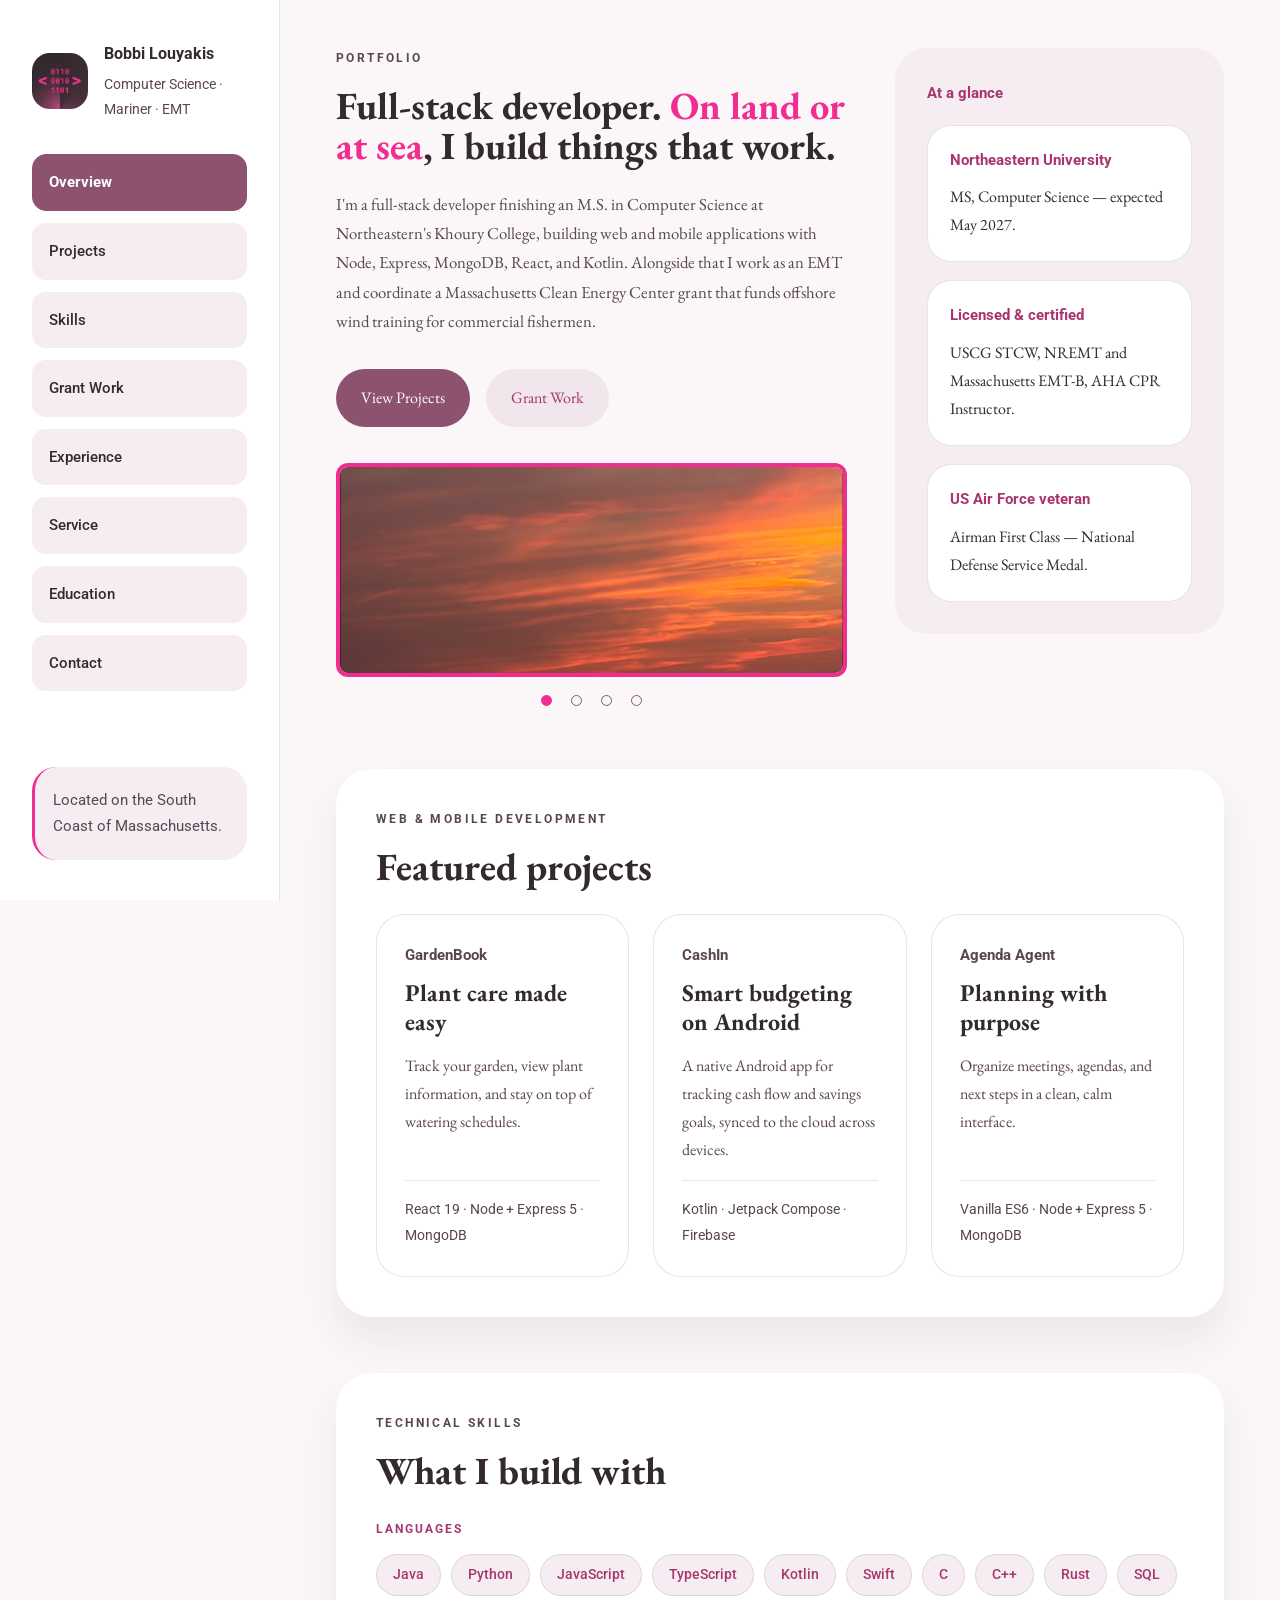
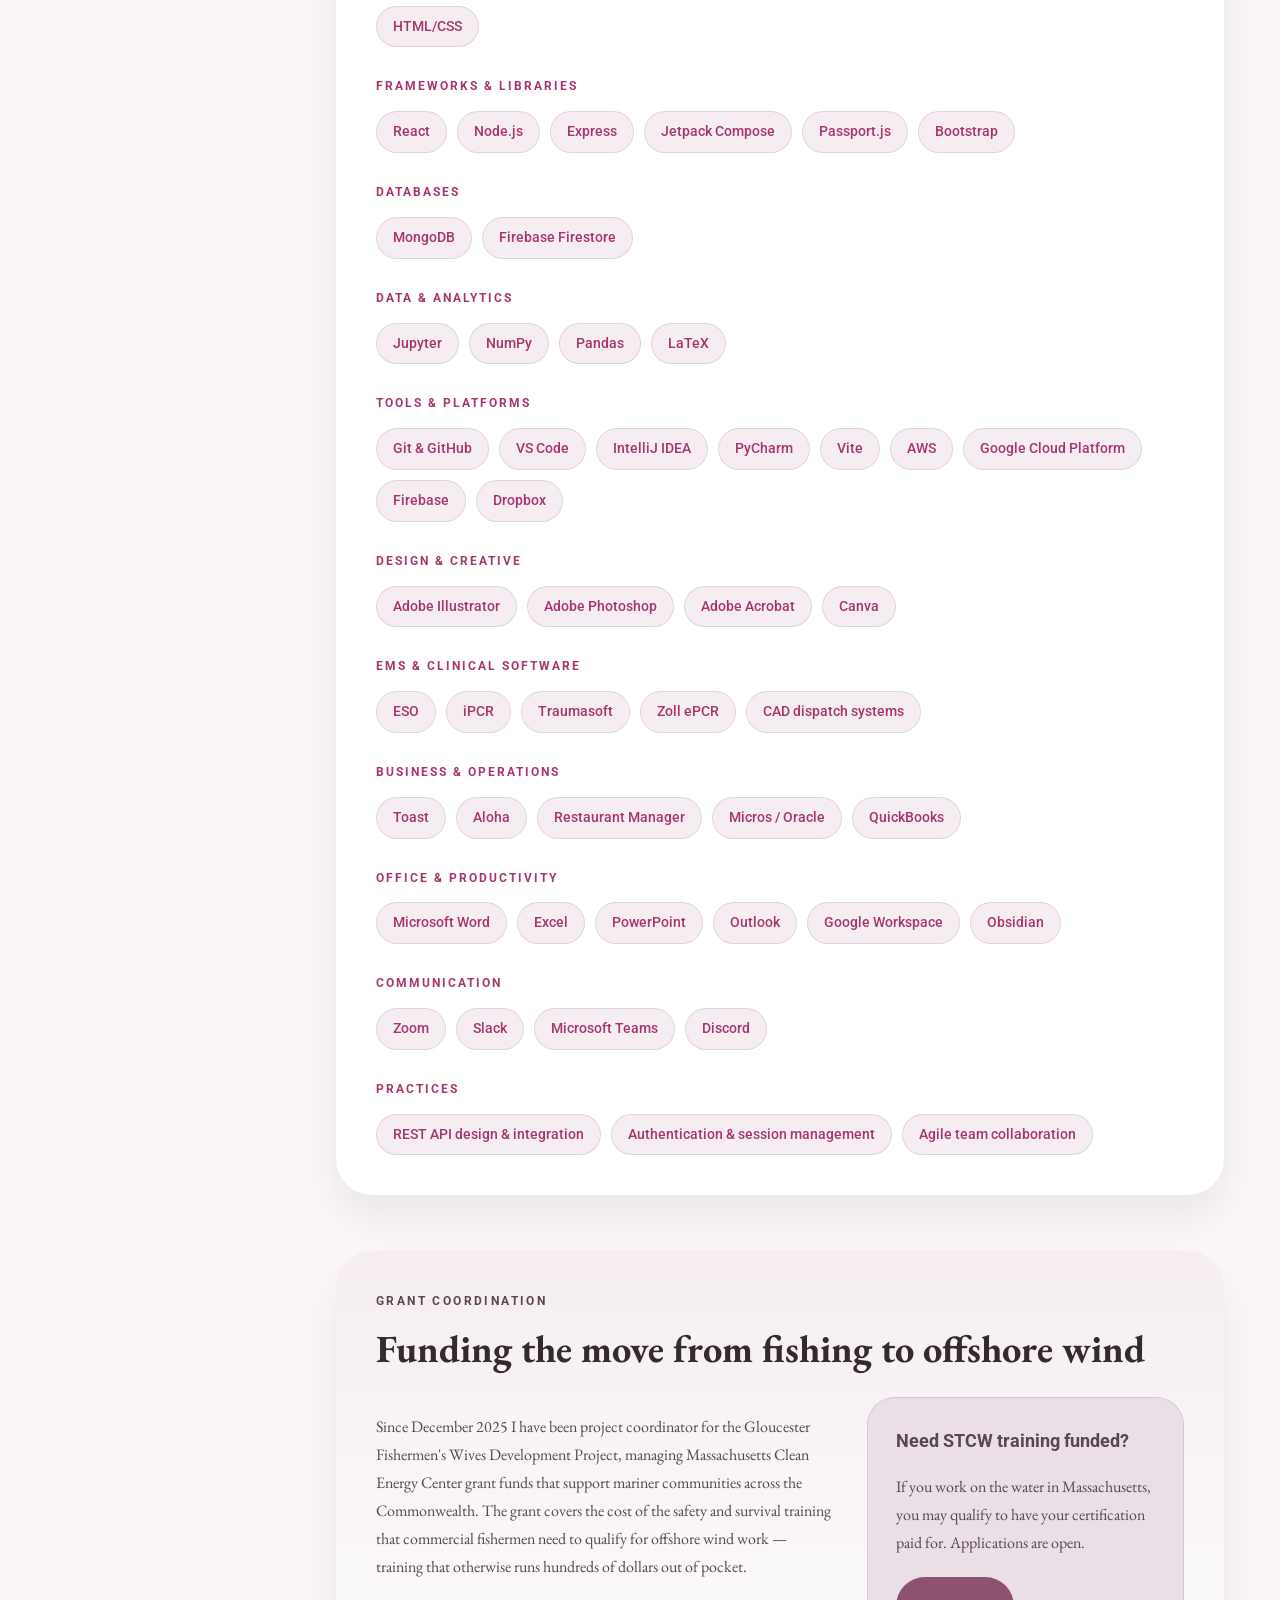
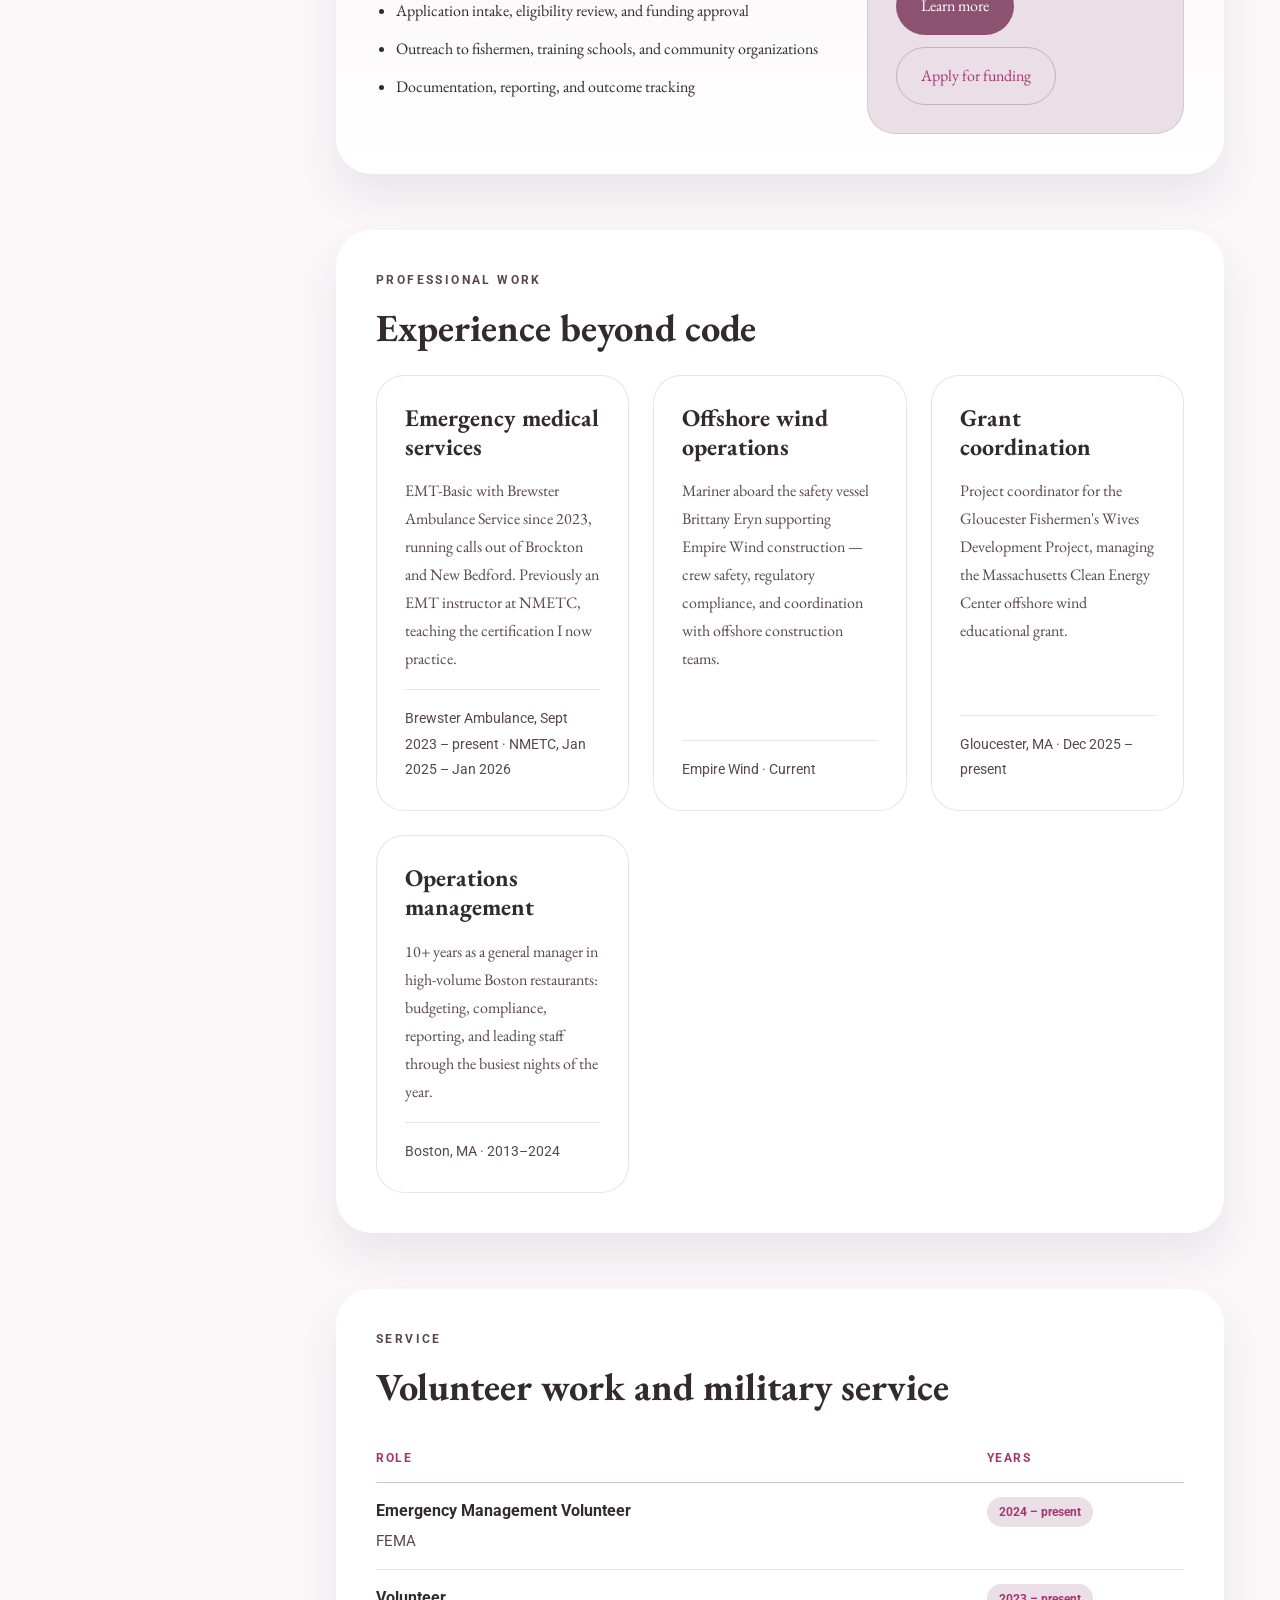
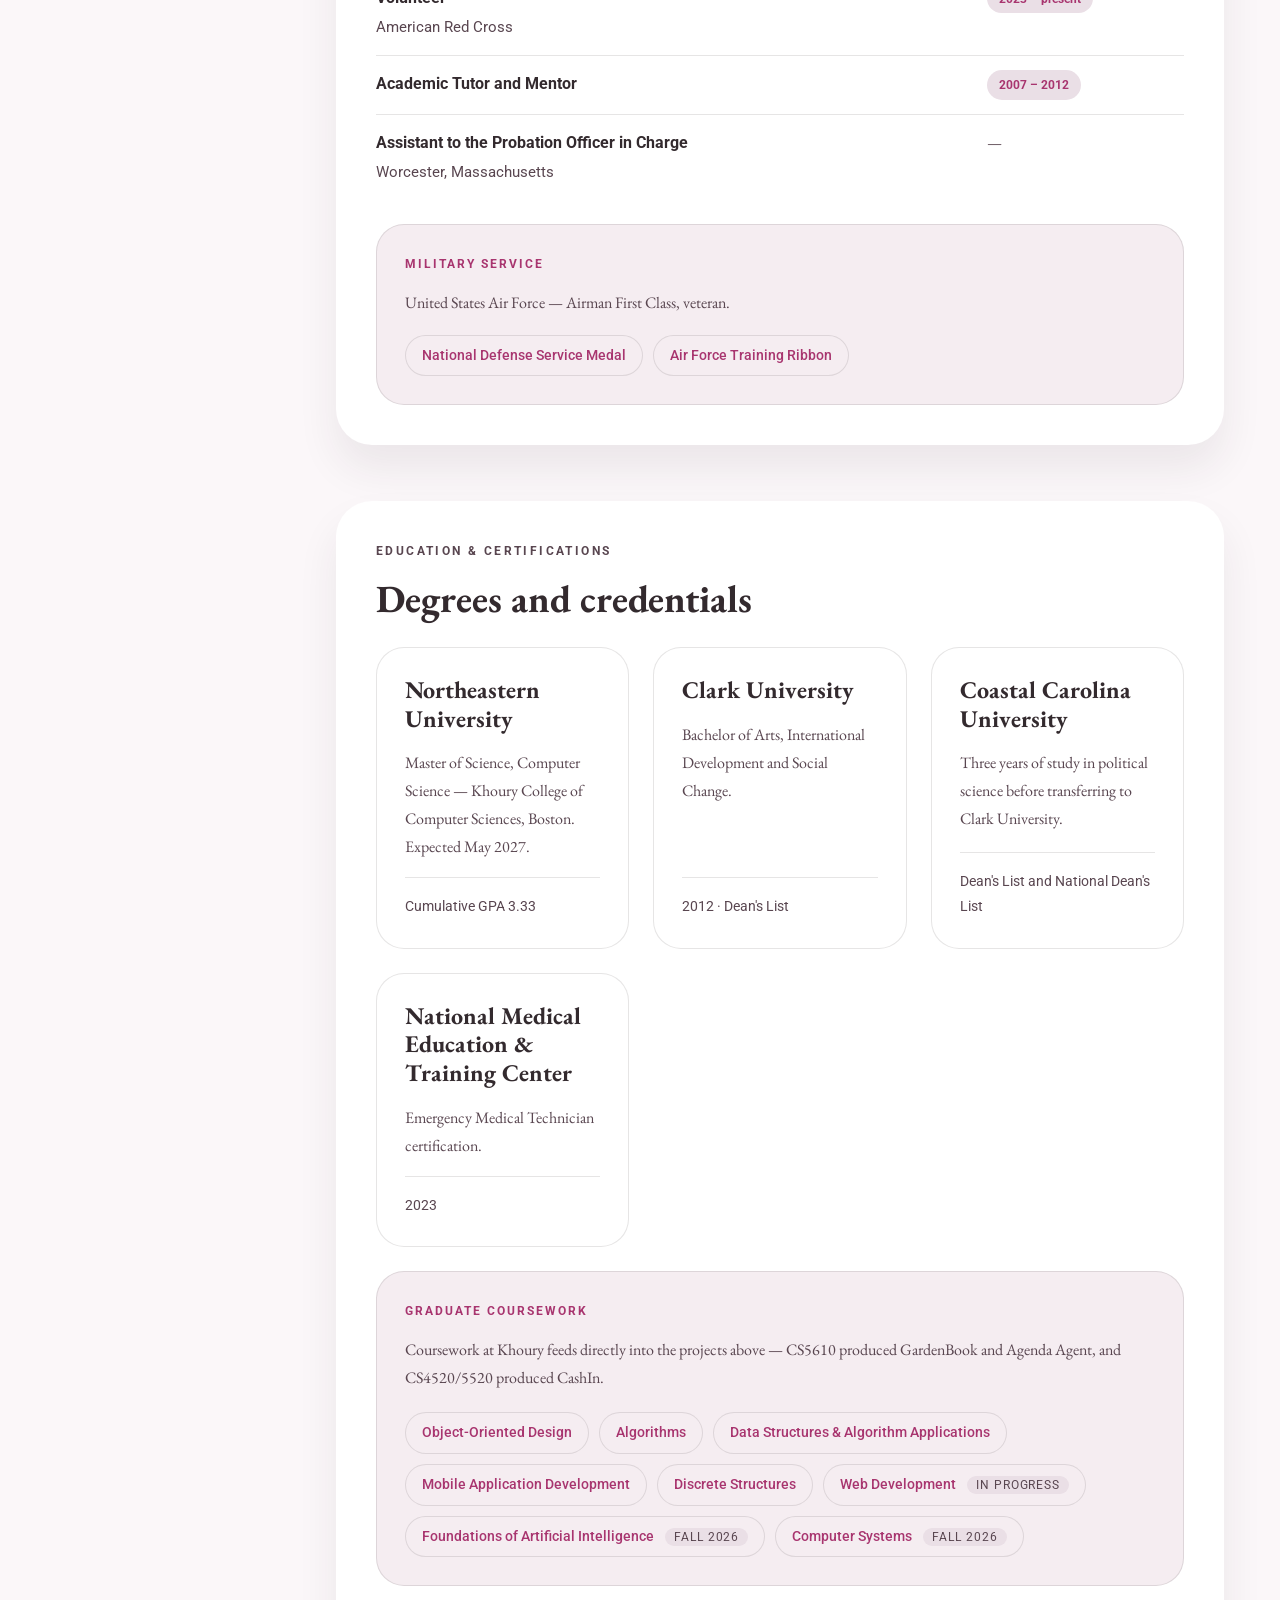
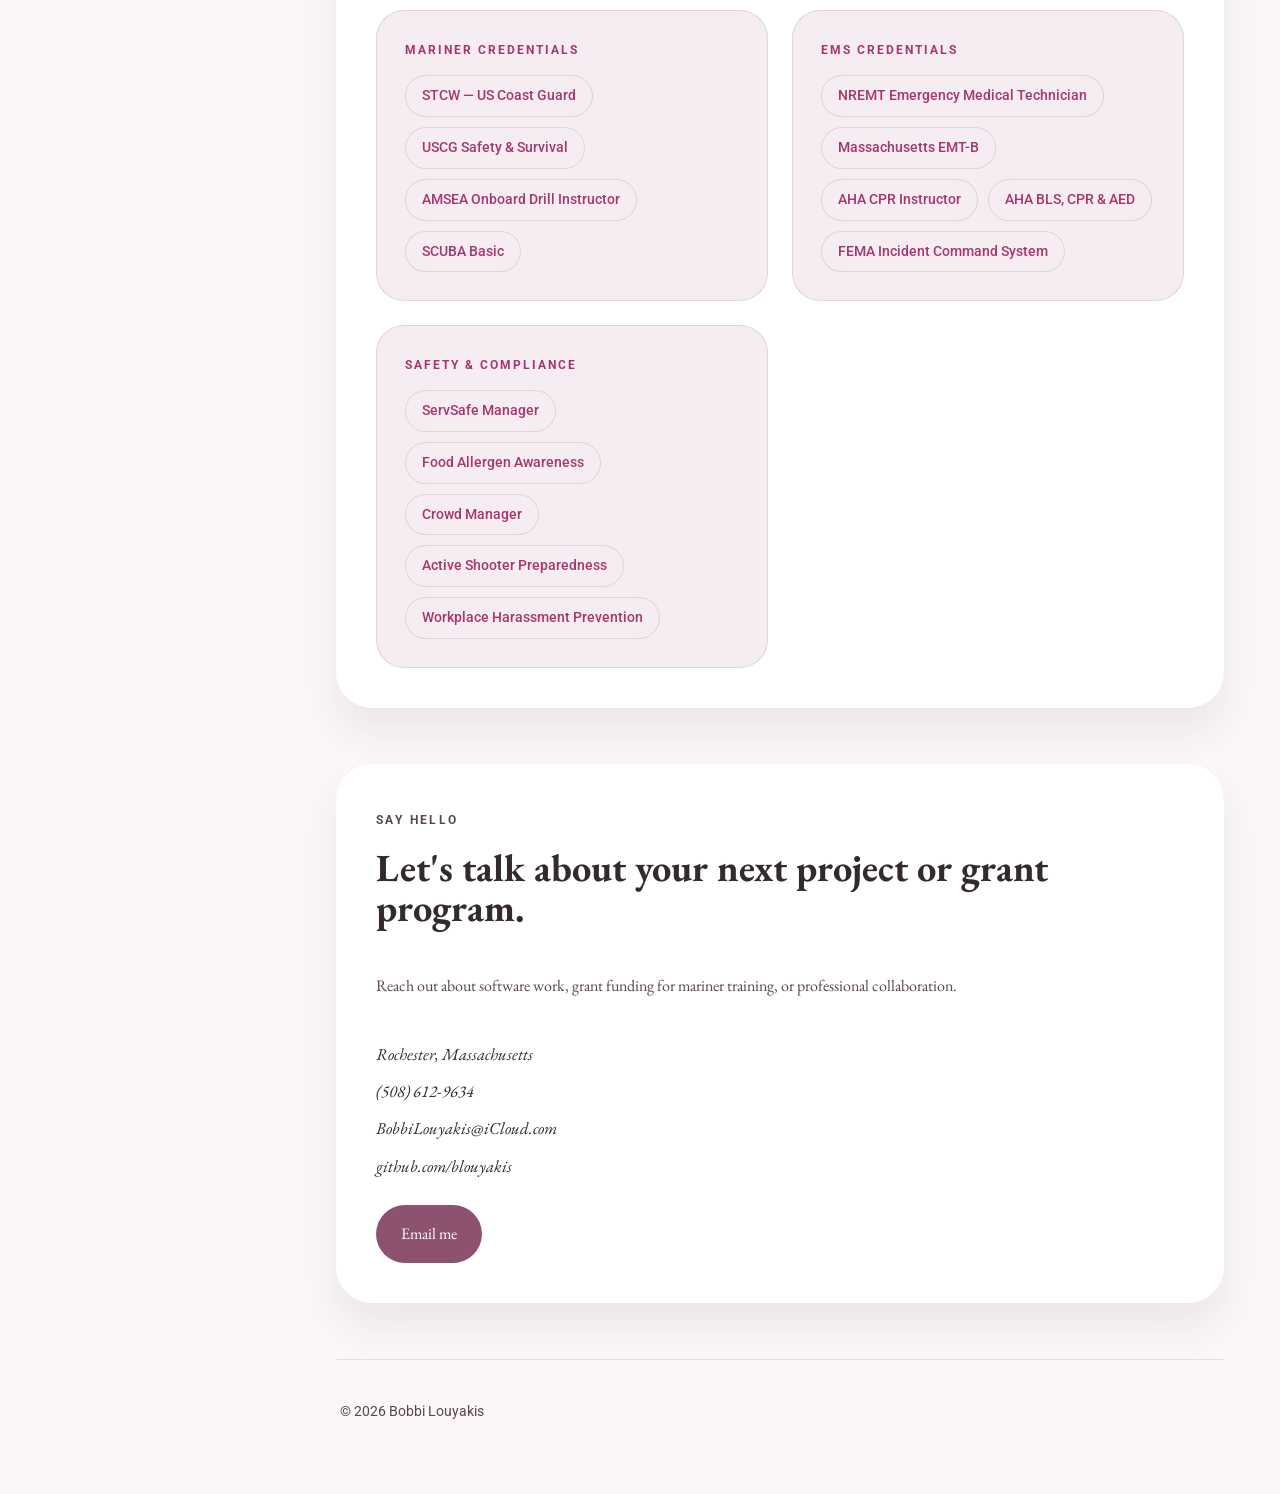
==== index.html @ 6239b2ac "Keep images from stretching when scaled down base.css set max-width:100% on img without height:auto." ====
<!doctype html>
<html lang="en">
  <head>
    <meta charset="UTF-8" />
    <meta name="viewport" content="width=device-width, initial-scale=1.0" />
    <meta name="author" content="Bobbi Louyakis" />
    <meta
      name="description"
      content="Portfolio of Bobbi Louyakis — computer science graduate student, mariner, and EMT coordinating offshore wind training grants for Massachusetts fishing communities."
    />
    <title>Bobbi Louyakis | Portfolio</title>
    <link rel="icon" href="assets/icons/logo.png" type="image/png" />
    <link rel="apple-touch-icon" href="assets/icons/logo.png" />
    <link rel="preconnect" href="https://fonts.googleapis.com" />
    <link rel="preconnect" href="https://fonts.gstatic.com" crossorigin />
    <link
      href="https://fonts.googleapis.com/css2?family=EB+Garamond:wght@400;500;600;700&family=Roboto:wght@400;500;700&display=swap"
      rel="stylesheet"
    />
    <link rel="stylesheet" href="css/base.css?v=2" />
    <link rel="stylesheet" href="css/layout.css?v=2" />
    <link rel="stylesheet" href="css/components.css?v=2" />
  </head>
  <body>
    <a class="skip-link" href="#hero">Skip to main content</a>
    <div class="site-shell">
      <aside class="sidebar">
        <div class="brand">
          <img
            class="brand-mark"
            src="assets/icons/logo.png"
            alt="Bobbi Louyakis logo"
            width="56"
            height="56"
          />
          <div>
            <p class="brand-name">Bobbi Louyakis</p>
            <p class="brand-tag">Computer Science · Mariner · EMT</p>
          </div>
        </div>

        <nav class="sidebar-nav" aria-label="Primary navigation">
          <a class="nav-link" href="#hero">Overview</a>
          <a class="nav-link" href="#projects">Projects</a>
          <a class="nav-link" href="#skills">Skills</a>
          <a class="nav-link" href="#grant-work">Grant Work</a>
          <a class="nav-link" href="#experience">Experience</a>
          <a class="nav-link" href="#service">Service</a>
          <a class="nav-link" href="#education">Education</a>
          <a class="nav-link" href="#contact">Contact</a>
        </nav>

        <div class="sidebar-note">
          <p>
            Located on the South Coast of Massachusetts.
          </p>
        </div>
      </aside>

      <main class="content">
        <section id="hero" class="hero-section">
          <div class="hero-copy">
            <p class="eyebrow">Portfolio</p>
            <h1>
              Full-stack developer.
              <span class="hero-accent">On land or at sea</span>, I build things
              that work.
            </h1>
            <p class="hero-description">
              I'm a full-stack developer finishing an M.S. in Computer Science
              at Northeastern's Khoury College, building web and mobile
              applications with Node, Express, MongoDB, React, and Kotlin.
              Alongside that I work as an EMT and coordinate a Massachusetts
              Clean Energy Center grant that funds offshore wind training for
              commercial fishermen.
            </p>
            <div class="hero-actions">
              <a class="button primary" href="#projects">View Projects</a>
              <a class="button secondary" href="#grant-work">Grant Work</a>
            </div>

            <!-- To add a photo: drop a 1600x670 file in assets/images and add
                 another <img class="hero-slide"> below. Dots and rotation are
                 wired up automatically. Keep is-active on the first one. -->
            <div class="hero-slideshow" data-slideshow>
              <img
                class="hero-slide is-active"
                src="assets/images/sunset.jpg"
                alt="A sunset sky streaked with pink, coral, and gold clouds"
                width="1600"
                height="670"
              />
              <img
                class="hero-slide"
                src="assets/images/sun.jpg"
                alt="A deep red sun setting over the water behind a sailboat on the horizon"
                width="1600"
                height="670"
              />
              <img
                class="hero-slide"
                src="assets/images/rainbow.jpg"
                alt="A rainbow meeting the ocean horizon beyond a channel buoy"
                width="1600"
                height="670"
              />
              <img
                class="hero-slide"
                src="assets/images/bow.jpg"
                alt="Looking down over the white bow of a vessel and its anchor gear into deep blue-green water"
                width="1600"
                height="670"
              />
            </div>
          </div>

          <div class="hero-panel">
            <div class="panel-headline">At a glance</div>
            <div class="hero-highlights">
              <div class="highlight-card">
                <p class="highlight-title">Northeastern University</p>
                <p class="highlight-copy">
                  MS, Computer Science — expected May 2027.
                </p>
              </div>
              <div class="highlight-card">
                <p class="highlight-title">Licensed &amp; certified</p>
                <p class="highlight-copy">
                  USCG STCW, NREMT and Massachusetts EMT-B, AHA CPR Instructor.
                </p>
              </div>
              <div class="highlight-card">
                <p class="highlight-title">US Air Force veteran</p>
                <p class="highlight-copy">
                  Airman First Class — National Defense Service Medal.
                </p>
              </div>
            </div>
          </div>
        </section>

        <section id="projects" class="section-panel">
          <div class="section-header">
            <p class="section-label">Web &amp; Mobile Development</p>
            <h2>Featured projects</h2>
          </div>
          <div class="grid cards-grid">
            <a class="project-card" href="projects/gardenbook.html">
              <p class="project-tag">GardenBook</p>
              <h3>Plant care made easy</h3>
              <p>
                Track your garden, view plant information, and stay on top of
                watering schedules.
              </p>
              <div class="project-meta">
                React 19 · Node + Express 5 · MongoDB
              </div>
            </a>
            <a class="project-card" href="projects/cashin.html">
              <p class="project-tag">CashIn</p>
              <h3>Smart budgeting on Android</h3>
              <p>
                A native Android app for tracking cash flow and savings goals,
                synced to the cloud across devices.
              </p>
              <div class="project-meta">
                Kotlin · Jetpack Compose · Firebase
              </div>
            </a>
            <a class="project-card" href="projects/agenda-agent.html">
              <p class="project-tag">Agenda Agent</p>
              <h3>Planning with purpose</h3>
              <p>
                Organize meetings, agendas, and next steps in a clean, calm
                interface.
              </p>
              <div class="project-meta">
                Vanilla ES6 · Node + Express 5 · MongoDB
              </div>
            </a>
          </div>
        </section>

        <section id="skills" class="section-panel">
          <div class="section-header">
            <p class="section-label">Technical Skills</p>
            <h2>What I build with</h2>
          </div>
          <div class="skill-groups">
            <div class="skill-group">
              <h3>Languages</h3>
              <ul class="tech-list">
                <li>Java</li>
                <li>Python</li>
                <li>JavaScript</li>
                <li>TypeScript</li>
                <li>Kotlin</li>
                <li>Swift</li>
                <li>C</li>
                <li>C++</li>
                <li>Rust</li>
                <li>SQL</li>
                <li>HTML/CSS</li>
              </ul>
            </div>
            <div class="skill-group">
              <h3>Frameworks &amp; libraries</h3>
              <ul class="tech-list">
                <li>React</li>
                <li>Node.js</li>
                <li>Express</li>
                <li>Jetpack Compose</li>
                <li>Passport.js</li>
                <li>Bootstrap</li>
              </ul>
            </div>
            <div class="skill-group">
              <h3>Databases</h3>
              <ul class="tech-list">
                <li>MongoDB</li>
                <li>Firebase Firestore</li>
              </ul>
            </div>
            <div class="skill-group">
              <h3>Data &amp; analytics</h3>
              <ul class="tech-list">
                <li>Jupyter</li>
                <li>NumPy</li>
                <li>Pandas</li>
                <li>LaTeX</li>
              </ul>
            </div>
            <div class="skill-group">
              <h3>Tools &amp; platforms</h3>
              <ul class="tech-list">
                <li>Git &amp; GitHub</li>
                <li>VS Code</li>
                <li>IntelliJ IDEA</li>
                <li>PyCharm</li>
                <li>Vite</li>
                <li>AWS</li>
                <li>Google Cloud Platform</li>
                <li>Firebase</li>
                <li>Dropbox</li>
              </ul>
            </div>
            <div class="skill-group">
              <h3>Design &amp; creative</h3>
              <ul class="tech-list">
                <li>Adobe Illustrator</li>
                <li>Adobe Photoshop</li>
                <li>Adobe Acrobat</li>
                <li>Canva</li>
              </ul>
            </div>
            <div class="skill-group">
              <h3>EMS &amp; clinical software</h3>
              <ul class="tech-list">
                <li>ESO</li>
                <li>iPCR</li>
                <li>Traumasoft</li>
                <li>Zoll ePCR</li>
                <li>CAD dispatch systems</li>
              </ul>
            </div>
            <div class="skill-group">
              <h3>Business &amp; operations</h3>
              <ul class="tech-list">
                <li>Toast</li>
                <li>Aloha</li>
                <li>Restaurant Manager</li>
                <li>Micros / Oracle</li>
                <li>QuickBooks</li>
              </ul>
            </div>
            <div class="skill-group">
              <h3>Office &amp; productivity</h3>
              <ul class="tech-list">
                <li>Microsoft Word</li>
                <li>Excel</li>
                <li>PowerPoint</li>
                <li>Outlook</li>
                <li>Google Workspace</li>
                <li>Obsidian</li>
              </ul>
            </div>
            <div class="skill-group">
              <h3>Communication</h3>
              <ul class="tech-list">
                <li>Zoom</li>
                <li>Slack</li>
                <li>Microsoft Teams</li>
                <li>Discord</li>
              </ul>
            </div>
            <div class="skill-group">
              <h3>Practices</h3>
              <ul class="tech-list">
                <li>REST API design &amp; integration</li>
                <li>Authentication &amp; session management</li>
                <li>Agile team collaboration</li>
              </ul>
            </div>
          </div>
        </section>

        <section id="grant-work" class="section-panel highlighted-section">
          <div class="section-header">
            <p class="section-label">Grant Coordination</p>
            <h2>Funding the move from fishing to offshore wind</h2>
          </div>
          <div class="highlight-grid">
            <div>
              <p>
                Since December 2025 I have been project coordinator for the
                Gloucester Fishermen's Wives Development Project, managing
                Massachusetts Clean Energy Center grant funds that support
                mariner communities across the Commonwealth.
                The grant covers the cost of the safety and survival training
                that commercial fishermen need to qualify for offshore wind
                work — training that otherwise runs hundreds of dollars out of
                pocket.
              </p>
              <ul>
                <li>
                  Application intake, eligibility review, and funding approval
                </li>
                <li>
                  Outreach to fishermen, training schools, and community
                  organizations
                </li>
                <li>Documentation, reporting, and outcome tracking</li>
              </ul>
            </div>
            <div class="callout-card">
              <p class="callout-title">Need STCW training funded?</p>
              <p>
                If you work on the water in Massachusetts, you may qualify to
                have your certification paid for. Applications are open.
              </p>
              <div class="callout-actions">
                <a class="button primary" href="grant.html">Learn more</a>
                <a
                  class="button tertiary"
                  href="https://form.jotform.com/253586722565063"
                  target="_blank"
                  rel="noopener"
                  >Apply for funding</a
                >
              </div>
            </div>
          </div>
        </section>

        <section id="experience" class="section-panel">
          <div class="section-header">
            <p class="section-label">Professional Work</p>
            <h2>Experience beyond code</h2>
          </div>
          <div class="grid cards-grid">
            <article class="work-card">
              <h3>Emergency medical services</h3>
              <p>
                EMT-Basic with Brewster Ambulance Service since 2023, running
                calls out of Brockton and New Bedford. Previously an EMT
                instructor at NMETC, teaching the certification I now practice.
              </p>
              <div class="project-meta">
                Brewster Ambulance, Sept 2023 – present · NMETC, Jan 2025 – Jan
                2026
              </div>
            </article>
            <article class="work-card">
              <h3>Offshore wind operations</h3>
              <p>
                Mariner aboard the safety vessel Brittany Eryn supporting Empire
                Wind construction — crew safety, regulatory compliance, and
                coordination with offshore construction teams.
              </p>
              <div class="project-meta">Empire Wind · Current</div>
            </article>
            <article class="work-card">
              <h3>Grant coordination</h3>
              <p>
                Project coordinator for the Gloucester Fishermen's Wives
                Development Project, managing the Massachusetts Clean Energy
                Center offshore wind educational grant.
              </p>
              <div class="project-meta">Gloucester, MA · Dec 2025 – present</div>
            </article>
            <article class="work-card">
              <h3>Operations management</h3>
              <p>
                10+ years as a general manager in high-volume Boston
                restaurants: budgeting, compliance, reporting, and leading
                staff through the busiest nights of the year.
              </p>
              <div class="project-meta">Boston, MA · 2013–2024</div>
            </article>
          </div>
        </section>

        <section id="service" class="section-panel">
          <div class="section-header">
            <p class="section-label">Service</p>
            <h2>Volunteer work and military service</h2>
          </div>
          <div class="table-wrap">
            <table class="course-table">
              <caption class="visually-hidden">
                Volunteer roles and the years served
              </caption>
              <thead>
                <tr>
                  <th scope="col">Role</th>
                  <th scope="col">Years</th>
                </tr>
              </thead>
              <tbody>
                <tr>
                  <th scope="row">
                    Emergency Management Volunteer
                    <span class="course-full">FEMA</span>
                  </th>
                  <td><span class="course-when">2024 – present</span></td>
                </tr>
                <tr>
                  <th scope="row">
                    Volunteer
                    <span class="course-full">American Red Cross</span>
                  </th>
                  <td><span class="course-when">2023 – present</span></td>
                </tr>
                <tr>
                  <th scope="row">Academic Tutor and Mentor</th>
                  <td><span class="course-when">2007 – 2012</span></td>
                </tr>
                <tr>
                  <th scope="row">
                    Assistant to the Probation Officer in Charge
                    <span class="course-full">Worcester, Massachusetts</span>
                  </th>
                  <td>
                    <span class="course-none" aria-label="Years not listed"
                      >—</span
                    >
                  </td>
                </tr>
              </tbody>
            </table>
          </div>

          <div class="credential-groups">
            <div class="credential-panel">
              <h3>Military service</h3>
              <p class="service-branch">
                United States Air Force — Airman First Class, veteran.
              </p>
              <ul class="tech-list">
                <li>National Defense Service Medal</li>
                <li>Air Force Training Ribbon</li>
              </ul>
            </div>
          </div>
        </section>

        <section id="education" class="section-panel">
          <div class="section-header">
            <p class="section-label">Education &amp; Certifications</p>
            <h2>Degrees and credentials</h2>
          </div>
          <div class="grid cards-grid">
            <article class="work-card">
              <h3>Northeastern University</h3>
              <p>
                Master of Science, Computer Science — Khoury College of Computer
                Sciences, Boston. Expected May 2027.
              </p>
              <div class="project-meta">Cumulative GPA 3.33</div>
            </article>
            <article class="work-card">
              <h3>Clark University</h3>
              <p>
                Bachelor of Arts, International Development and Social Change.
              </p>
              <div class="project-meta">2012 · Dean's List</div>
            </article>
            <article class="work-card">
              <h3>Coastal Carolina University</h3>
              <p>
                Three years of study in political science before transferring to
                Clark University.
              </p>
              <div class="project-meta">
                Dean's List and National Dean's List
              </div>
            </article>
            <article class="work-card">
              <h3>National Medical Education &amp; Training Center</h3>
              <p>Emergency Medical Technician certification.</p>
              <div class="project-meta">2023</div>
            </article>
          </div>

          <div class="course-panel">
            <h3>Graduate coursework</h3>
            <p>
              Coursework at Khoury feeds directly into the projects above —
              CS5610 produced GardenBook and Agenda Agent, and CS4520/5520
              produced CashIn.
            </p>
            <ul class="tech-list">
              <li>Object-Oriented Design</li>
              <li>Algorithms</li>
              <li>Data Structures &amp; Algorithm Applications</li>
              <li>Mobile Application Development</li>
              <li>Discrete Structures</li>
              <li>Web Development <span class="course-state">in progress</span></li>
              <li>
                Foundations of Artificial Intelligence
                <span class="course-state">Fall 2026</span>
              </li>
              <li>
                Computer Systems <span class="course-state">Fall 2026</span>
              </li>
            </ul>
          </div>
          <div class="credential-groups">
            <div class="credential-panel">
              <h3>Mariner credentials</h3>
              <ul class="tech-list">
                <li>STCW — US Coast Guard</li>
                <li>USCG Safety &amp; Survival</li>
                <li>AMSEA Onboard Drill Instructor</li>
                <li>SCUBA Basic</li>
              </ul>
            </div>
            <div class="credential-panel">
              <h3>EMS credentials</h3>
              <ul class="tech-list">
                <li>NREMT Emergency Medical Technician</li>
                <li>Massachusetts EMT-B</li>
                <li>AHA CPR Instructor</li>
                <li>AHA BLS, CPR &amp; AED</li>
                <li>FEMA Incident Command System</li>
              </ul>
            </div>
            <div class="credential-panel">
              <h3>Safety &amp; compliance</h3>
              <ul class="tech-list">
                <li>ServSafe Manager</li>
                <li>Food Allergen Awareness</li>
                <li>Crowd Manager</li>
                <li>Active Shooter Preparedness</li>
                <li>Workplace Harassment Prevention</li>
              </ul>
            </div>
          </div>
        </section>

        <section id="contact" class="section-panel contact-panel">
          <div class="section-header">
            <p class="section-label">Say hello</p>
            <h2>Let's talk about your next project or grant program.</h2>
          </div>
          <div class="contact-copy">
            <p>
              Reach out about software work, grant funding for mariner
              training, or professional collaboration.
            </p>
            <address class="contact-details">
              <span>Rochester, Massachusetts</span>
              <a href="tel:+15086129634">(508) 612-9634</a>
              <a href="mailto:BobbiLouyakis@iCloud.com"
                >BobbiLouyakis@iCloud.com</a
              >
              <a
                href="https://github.com/blouyakis"
                target="_blank"
                rel="noopener"
                >github.com/blouyakis</a
              >
            </address>
            <a class="button primary" href="mailto:BobbiLouyakis@iCloud.com"
              >Email me</a
            >
          </div>
        </section>

        <footer class="site-footer">
          <p>© 2026 Bobbi Louyakis</p>
        </footer>
      </main>
    </div>
    <script src="js/main.js"></script>
  </body>
</html>
---- css/base.css ----
:root {
  color-scheme: light;

  /* Surfaces — warm off-white with a pink tint */
  --bg: #fbf7f9;
  --surface: #ffffff;
  --surface-muted: #f5edf1;
  --surface-strong: #eadfe6;

  /* Text */
  --text: #332a2e;
  --muted: #594650;

  /* Brand — mauve carries interactive elements, pink is decorative only.
     #f22d92 tops out at 3.77:1 on white, so it never carries small text. */
  --primary: #8c5270;
  --primary-strong: #7a4462;
  --primary-soft: #bf4a86;
  --accent: #f22d92;
  --accent-text: #a8356f;

  --border: rgba(51, 42, 46, 0.12);
  --border-strong: rgba(140, 82, 112, 0.35);
  --shadow: 0 24px 40px rgba(51, 42, 46, 0.08);
  --shadow-lift: 0 16px 28px rgba(51, 42, 46, 0.1);

  --serif: "EB Garamond", Georgia, serif;
  --sans: "Roboto", system-ui, -apple-system, sans-serif;

  font-family: var(--serif);
  font-size: 16px;
  line-height: 1.75;
}

* {
  box-sizing: border-box;
}

html {
  scroll-behavior: smooth;
}

body {
  margin: 0;
  min-height: 100vh;
  background: var(--bg);
  color: var(--text);
}

/* height:auto must ride along with max-width. Without it, a shrunk image keeps
   the pixel height from its width/height attributes and stretches vertically. */
img {
  display: block;
  max-width: 100%;
  height: auto;
}

a {
  color: inherit;
  text-decoration: none;
}

button,
a.button {
  font: inherit;
  cursor: pointer;
}

::selection {
  background: rgba(242, 45, 146, 0.22);
}

body,
input,
button,
textarea,
select {
  font-family: var(--serif);
}

@media (prefers-reduced-motion: reduce) {
  html {
    scroll-behavior: auto;
  }

  *,
  *::before,
  *::after {
    animation-duration: 0.01ms !important;
    animation-iteration-count: 1 !important;
    transition-duration: 0.01ms !important;
  }
}
---- css/layout.css ----
:root {
  --sidebar-w: 320px;
}

.site-shell {
  min-height: 100vh;
}

.skip-link {
  position: fixed;
  left: -9999px;
  top: 0;
  z-index: 20;
  padding: 12px 20px;
  background: var(--primary);
  color: #fff;
  border-radius: 0 0 14px 0;
}

.skip-link:focus {
  left: 0;
}

.sidebar {
  position: fixed;
  top: 0;
  left: 0;
  z-index: 5;
  width: var(--sidebar-w);
  height: 100vh;
  overflow-y: auto;
  padding: 40px 32px;
  background: var(--surface);
  border-right: 1px solid var(--border);
  display: flex;
  flex-direction: column;
  gap: 32px;
}

.brand {
  display: flex;
  align-items: center;
  gap: 16px;
}

.brand-mark {
  width: 56px;
  height: 56px;
  flex: none;
  display: grid;
  place-items: center;
  background: linear-gradient(135deg, var(--accent) 0%, var(--primary) 100%);
  color: white;
  font-size: 1.1rem;
  font-weight: 700;
  border-radius: 18px;
}

.brand-name {
  margin: 0;
  font-size: 1rem;
  font-weight: 700;
}

.brand-tag {
  margin: 4px 0 0;
  font-size: 0.9rem;
  color: var(--muted);
}

.sidebar-nav {
  display: grid;
  gap: 12px;
}

.nav-link {
  display: inline-flex;
  align-items: center;
  gap: 12px;
  padding: 14px 16px;
  border-radius: 14px;
  border: 1px solid transparent;
  background: var(--surface-muted);
  color: var(--text);
  font-size: 0.95rem;
  font-weight: 500;
  transition:
    background-color 180ms ease,
    border-color 180ms ease,
    color 180ms ease;
}

.nav-link:hover,
.nav-link:focus-visible {
  border-color: var(--border-strong);
  background: var(--surface);
  color: var(--accent-text);
}

.nav-link.active {
  background: var(--primary);
  border-color: var(--primary);
  color: #fff;
  font-weight: 700;
}

.sidebar-note {
  margin-top: auto;
  padding: 20px 18px;
  border-radius: 24px;
  background: var(--surface-muted);
  border-left: 3px solid var(--accent);
  color: var(--muted);
  font-size: 0.95rem;
}

.sidebar-note p {
  margin: 0;
}

.content {
  margin-left: var(--sidebar-w);
  padding: 48px 56px;
  max-width: 1200px;
}

.hero-section {
  display: grid;
  grid-template-columns: 1.4fr 0.9fr;
  gap: 48px;
  align-items: start;
}

.section-panel {
  margin-top: 56px;
  padding: 40px;
  border-radius: 36px;
  background: var(--surface);
  box-shadow: var(--shadow);
}

.highlighted-section {
  background: linear-gradient(180deg, var(--surface-muted) 0%, #ffffff 100%);
}

.section-header {
  margin-bottom: 28px;
}

.eyebrow,
.section-label {
  text-transform: uppercase;
  letter-spacing: 0.2em;
  font-size: 0.75rem;
  font-weight: 700;
  color: var(--accent-text);
  margin: 0 0 16px;
}

.hero-copy h1,
.section-panel h2 {
  margin: 0;
  font-size: clamp(2rem, 3vw, 3.4rem);
  line-height: 1.05;
}

.project-card h3,
.work-card h3 {
  margin: 0;
  font-size: 1.5rem;
  line-height: 1.2;
}

.hero-copy p,
.section-panel p,
.project-card p,
.work-card p {
  color: var(--muted);
}

/* The bright pink clears WCAG AA only as large text (3.55:1 on --bg, above
   the 3:1 large-text floor). The h1 never renders below 32px, so it holds
   here — do not reuse this color at body sizes. */
.hero-accent {
  color: var(--accent);
}

.hero-description {
  max-width: 42rem;
  font-size: 1.05rem;
  margin: 24px 0 32px;
}

.hero-actions {
  display: flex;
  flex-wrap: wrap;
  gap: 16px;
}

.button {
  display: inline-flex;
  align-items: center;
  justify-content: center;
  padding: 14px 24px;
  border-radius: 999px;
  border: 1px solid transparent;
  transition:
    transform 180ms ease,
    background-color 180ms ease,
    border-color 180ms ease;
  text-decoration: none;
  font-weight: 700;
}

.button:hover,
.button:focus-visible {
  transform: translateY(-1px);
}

.button.primary {
  color: white;
  background: var(--primary);
}

.button.primary:hover,
.button.primary:focus-visible {
  background: var(--primary-strong);
}

.button.secondary {
  color: var(--accent-text);
  background: rgba(140, 82, 112, 0.1);
}

.button.secondary:hover,
.button.secondary:focus-visible {
  background: rgba(140, 82, 112, 0.18);
}

.button.tertiary {
  color: var(--accent-text);
  background: transparent;
  border-color: var(--border-strong);
}

.button.tertiary:hover,
.button.tertiary:focus-visible {
  background: var(--surface);
  border-color: var(--primary);
}

/* The aspect-ratio holds the box open before any image loads, so the hero
   never jumps. Slides stack on top of each other and cross-fade. */
.hero-slideshow {
  position: relative;
  margin-top: 36px;
  aspect-ratio: 1600 / 670;
  /* The frame lives here rather than on the slides, so it stays steady while
     the photos cross-fade behind it. */
  border: 4px solid var(--accent);
  border-radius: 12px;
  overflow: hidden;
}

.hero-slide {
  position: absolute;
  inset: 0;
  width: 100%;
  height: 100%;
  object-fit: cover;
  opacity: 0;
  transition: opacity 700ms ease;
}

.hero-slide.is-active {
  opacity: 1;
}

.slideshow-dots {
  display: flex;
  justify-content: center;
  gap: 6px;
  margin-top: 12px;
}

/* 24px button around a 9px dot keeps the tap target usable on touch. */
.slideshow-dot {
  width: 24px;
  height: 24px;
  display: grid;
  place-items: center;
  padding: 0;
  border: none;
  border-radius: 999px;
  background: none;
  cursor: pointer;
}

.slideshow-dot::before {
  content: "";
  width: 9px;
  height: 9px;
  border-radius: 999px;
  border: 1px solid var(--primary);
  transition:
    background-color 180ms ease,
    border-color 180ms ease;
}

.slideshow-dot:hover::before {
  border-color: var(--accent);
}

.slideshow-dot[aria-current="true"]::before {
  background: var(--accent);
  border-color: var(--accent);
}

.hero-panel {
  padding: 32px;
  border-radius: 32px;
  background: var(--surface-muted);
}

.panel-headline {
  margin-bottom: 18px;
  color: var(--accent-text);
  font-size: 0.95rem;
  font-weight: 700;
}

.hero-highlights {
  display: grid;
  gap: 18px;
}

.highlight-card {
  padding: 22px;
  border-radius: 24px;
  background: var(--surface);
  border: 1px solid var(--border);
}

.highlight-title,
.project-tag {
  margin: 0 0 10px;
  font-size: 0.92rem;
  font-weight: 700;
  color: var(--accent-text);
}

.highlight-copy {
  margin: 0;
}

.grid {
  display: grid;
  gap: 24px;
}

.cards-grid {
  grid-template-columns: repeat(3, minmax(0, 1fr));
}

.project-card,
.work-card {
  display: flex;
  flex-direction: column;
  padding: 28px;
  border-radius: 28px;
  border: 1px solid var(--border);
  background: var(--surface);
  transition:
    transform 180ms ease,
    border-color 180ms ease,
    box-shadow 180ms ease;
}

.project-card:hover,
.project-card:focus-visible,
.work-card:hover,
.work-card:focus-visible {
  transform: translateY(-2px);
  border-color: var(--border-strong);
  box-shadow: var(--shadow-lift);
}

.project-meta {
  margin-top: auto;
  padding-top: 16px;
  border-top: 1px solid var(--border);
  color: var(--muted);
  font-size: 0.9rem;
}

.skill-groups {
  display: grid;
  gap: 28px;
}

.skill-group h3,
.course-panel h3,
.credential-panel h3 {
  margin: 0 0 14px;
  font-size: 0.78rem;
  font-weight: 700;
  text-transform: uppercase;
  letter-spacing: 0.16em;
  color: var(--accent-text);
}

/* auto-fit so a third or fourth credential block slots in without
   touching the CSS. */
.credential-groups {
  display: grid;
  grid-template-columns: repeat(auto-fit, minmax(270px, 1fr));
  gap: 24px;
  margin-top: 24px;
  align-items: start;
}

.credential-panel {
  padding: 28px;
  border-radius: 28px;
  background: var(--surface-muted);
  border: 1px solid var(--border);
}

.service-branch {
  margin: 0 0 18px;
}

#service .table-wrap {
  margin-top: 0;
}

.course-panel {
  margin-top: 24px;
  padding: 28px;
  border-radius: 28px;
  background: var(--surface-muted);
  border: 1px solid var(--border);
}

.course-panel p {
  margin: 0 0 20px;
  max-width: 52rem;
}

.course-state {
  margin-left: 8px;
  padding: 2px 9px;
  border-radius: 999px;
  background: var(--surface-strong);
  color: var(--muted);
  font-size: 0.72rem;
  font-weight: 400;
  text-transform: uppercase;
  letter-spacing: 0.08em;
}

.highlight-grid {
  display: grid;
  grid-template-columns: 1.3fr 0.9fr;
  gap: 32px;
  align-items: start;
}

.callout-card {
  padding: 28px;
  border-radius: 28px;
  background: var(--surface-strong);
  border: 1px solid var(--border);
}

.callout-title {
  margin: 0 0 14px;
  font-size: 1.1rem;
  font-weight: 700;
  color: var(--text);
}

/* Wide content scrolls inside its own container so the page body never
   scrolls horizontally. */
.table-wrap {
  margin-top: 22px;
  overflow-x: auto;
}

.course-table {
  width: 100%;
  border-collapse: collapse;
  text-align: left;
}

.course-table th,
.course-table td {
  padding: 14px 16px 14px 0;
  border-bottom: 1px solid var(--border);
  vertical-align: top;
}

.course-table td {
  padding-right: 0;
  white-space: nowrap;
}

.course-table thead th {
  font-size: 0.72rem;
  font-weight: 700;
  text-transform: uppercase;
  letter-spacing: 0.14em;
  color: var(--accent-text);
  border-bottom: 1px solid var(--border-strong);
}

.course-table tbody th {
  font-size: 0.98rem;
  font-weight: 700;
  color: var(--text);
}

.course-table tbody tr:last-child th,
.course-table tbody tr:last-child td {
  border-bottom: none;
}

.course-full {
  display: block;
  margin-top: 4px;
  max-width: 30rem;
  font-weight: 400;
  font-size: 0.92rem;
  color: var(--muted);
  white-space: normal;
}

.course-when {
  display: inline-block;
  padding: 4px 12px;
  border-radius: 999px;
  background: var(--surface-strong);
  color: var(--accent-text);
  font-size: 0.78rem;
  font-weight: 700;
}

.course-none {
  color: var(--muted);
}

.visually-hidden {
  position: absolute;
  width: 1px;
  height: 1px;
  margin: -1px;
  padding: 0;
  overflow: hidden;
  clip: rect(0 0 0 0);
  white-space: nowrap;
  border: 0;
}

.callout-actions {
  display: flex;
  flex-wrap: wrap;
  gap: 12px;
  margin-top: 20px;
}

.project-detail .contact-details {
  margin-top: 18px;
  font-size: 1rem;
}

.contact-panel {
  padding-top: 46px;
}

.contact-copy {
  display: grid;
  gap: 24px;
  justify-items: start;
}

.contact-details {
  display: grid;
  gap: 8px;
  margin: 0;
  font-size: 1.05rem;
}

.contact-details a:hover,
.contact-details a:focus-visible {
  color: var(--accent-text);
  text-decoration: underline;
}

.site-footer {
  margin-top: 56px;
  padding: 24px 4px 8px;
  border-top: 1px solid var(--border);
  color: var(--muted);
  font-size: 0.9rem;
}

/* ---------------------------------------------------------------
   Project detail pages (projects/*.html)
   --------------------------------------------------------------- */

.page-shell {
  max-width: 820px;
  margin: 0 auto;
  padding: 56px 32px 80px;
}

.page-header {
  padding-bottom: 32px;
  margin-bottom: 40px;
  border-bottom: 1px solid var(--border);
}

.back-link {
  display: inline-flex;
  align-items: center;
  gap: 8px;
  margin-bottom: 28px;
  padding: 10px 18px;
  border-radius: 999px;
  background: var(--surface-muted);
  border: 1px solid transparent;
  color: var(--accent-text);
  font-family: var(--sans);
  font-size: 0.9rem;
  font-weight: 700;
  transition:
    background-color 180ms ease,
    border-color 180ms ease;
}

.back-link:hover,
.back-link:focus-visible {
  background: var(--surface);
  border-color: var(--border-strong);
}

.page-header h1 {
  margin: 0 0 12px;
  font-size: clamp(2.4rem, 5vw, 3.6rem);
  line-height: 1.05;
}

.page-header .section-label {
  margin: 0;
}

.project-detail {
  display: grid;
  gap: 28px;
}

.project-detail section {
  padding: 32px;
  border-radius: 28px;
  background: var(--surface);
  border: 1px solid var(--border);
  box-shadow: var(--shadow);
}

.project-detail h2 {
  margin: 0 0 14px;
  font-size: 1.6rem;
  line-height: 1.2;
  color: var(--text);
}

.project-detail p {
  margin: 0;
  color: var(--muted);
}

.project-detail ul {
  color: var(--muted);
}

/* Cards that stack prose and lists need the gaps back — .project-detail p
   is margin-free so a lone paragraph sits flush under its heading. */
.project-detail p + ul,
.project-detail ul + p,
.project-detail p + p {
  margin-top: 18px;
}

.project-detail code {
  padding: 2px 7px;
  border-radius: 8px;
  background: var(--surface-muted);
  border: 1px solid var(--border);
  font-family: ui-monospace, SFMono-Regular, Menlo, monospace;
  font-size: 0.88em;
  color: var(--accent-text);
}

.byline {
  font-family: var(--sans);
  font-size: 0.9rem;
}

.section-label .course-state {
  vertical-align: middle;
}

.project-detail .button {
  margin-top: 22px;
}

/* The row already carries the spacing — don't stack both. */
.project-detail .callout-actions .button {
  margin-top: 0;
}

.project-detail li:last-child {
  margin-bottom: 0;
}

.tech-list {
  display: flex;
  flex-wrap: wrap;
  gap: 10px;
  margin: 0;
  padding: 0;
  list-style: none;
}

/* Screenshot galleries on the project pages. Wide browser captures stack one
   per row; phone captures sit three across because they read fine small. */
.shot-grid {
  display: grid;
  gap: 26px;
  margin-top: 20px;
}

.shot-grid.phone-shots {
  grid-template-columns: repeat(3, 1fr);
  gap: 20px;
}

.shot {
  margin: 0;
}

.shot img {
  width: 100%;
  height: auto;
  border-radius: 16px;
  border: 1px solid var(--border);
  box-shadow: var(--shadow-lift);
}

/* Phone captures carry their own device frame — a second border boxes it twice. */
.shot-grid.phone-shots .shot img {
  border: none;
  border-radius: 12px;
  box-shadow: none;
}

.shot figcaption {
  margin-top: 10px;
  font-family: var(--sans);
  font-size: 0.85rem;
  line-height: 1.5;
  color: var(--muted);
}

.shot-grid.phone-shots figcaption {
  margin-top: 8px;
  font-size: 0.8rem;
}

.tech-list li {
  margin: 0;
  padding: 8px 16px;
  border-radius: 999px;
  background: var(--surface-muted);
  border: 1px solid var(--border);
  color: var(--accent-text);
  font-family: var(--sans);
  font-size: 0.85rem;
  font-weight: 500;
}

/* ---------------------------------------------------------------
   Responsive
   --------------------------------------------------------------- */

@media (max-width: 1280px) {
  :root {
    --sidebar-w: 280px;
  }
}

@media (max-width: 1024px) {
  .sidebar {
    position: static;
    width: auto;
    height: auto;
    overflow-y: visible;
    border-right: none;
    border-bottom: 1px solid var(--border);
  }

  .content {
    margin-left: 0;
  }

  .sidebar-nav {
    grid-template-columns: repeat(auto-fit, minmax(150px, 1fr));
  }

  .sidebar-note {
    margin-top: 0;
  }

  .hero-section,
  .highlight-grid {
    grid-template-columns: 1fr;
  }

  .content {
    padding: 32px 24px;
  }

  .cards-grid {
    grid-template-columns: 1fr;
  }
}

@media (max-width: 700px) {
  .sidebar {
    padding: 28px 20px;
  }

  .content {
    padding: 24px 18px;
  }

  .page-shell {
    padding: 32px 20px 56px;
  }

  .section-panel,
  .project-detail section {
    padding: 28px 22px;
  }

  .hero-copy h1,
  .section-panel h2 {
    font-size: 2.4rem;
  }

  .button {
    width: 100%;
  }

  /* Three phones across gets each one too narrow to read on a handset. */
  .shot-grid.phone-shots {
    grid-template-columns: repeat(2, 1fr);
  }
}
---- css/components.css ----
/* Typography assignment — the serif carries headings, the sans carries
   labels, navigation, and anything small or uppercase. */

.brand-name,
.brand-tag,
.nav-link,
.sidebar-note p,
.eyebrow,
.section-label,
.project-tag,
.highlight-title,
.panel-headline,
.callout-title,
.project-meta,
.button,
.site-footer,
.skill-group h3,
.course-panel h3,
.credential-panel h3,
.course-state,
.course-table th,
.course-when,
.byline {
  font-family: var(--sans);
}

.hero-copy h1,
.section-panel h2,
.page-header h1,
.project-detail h2,
.project-card h3,
.work-card h3 {
  font-family: var(--serif);
}

ul {
  margin: 0;
  padding-left: 1.25rem;
}

li {
  margin-bottom: 10px;
}

button,
input,
textarea,
select {
  border: 1px solid var(--border);
  border-radius: 18px;
}

:focus-visible {
  outline: 3px solid rgba(140, 82, 112, 0.45);
  outline-offset: 3px;
}

button:focus,
input:focus,
textarea:focus,
select:focus {
  outline: 3px solid rgba(140, 82, 112, 0.45);
  outline-offset: 3px;
}
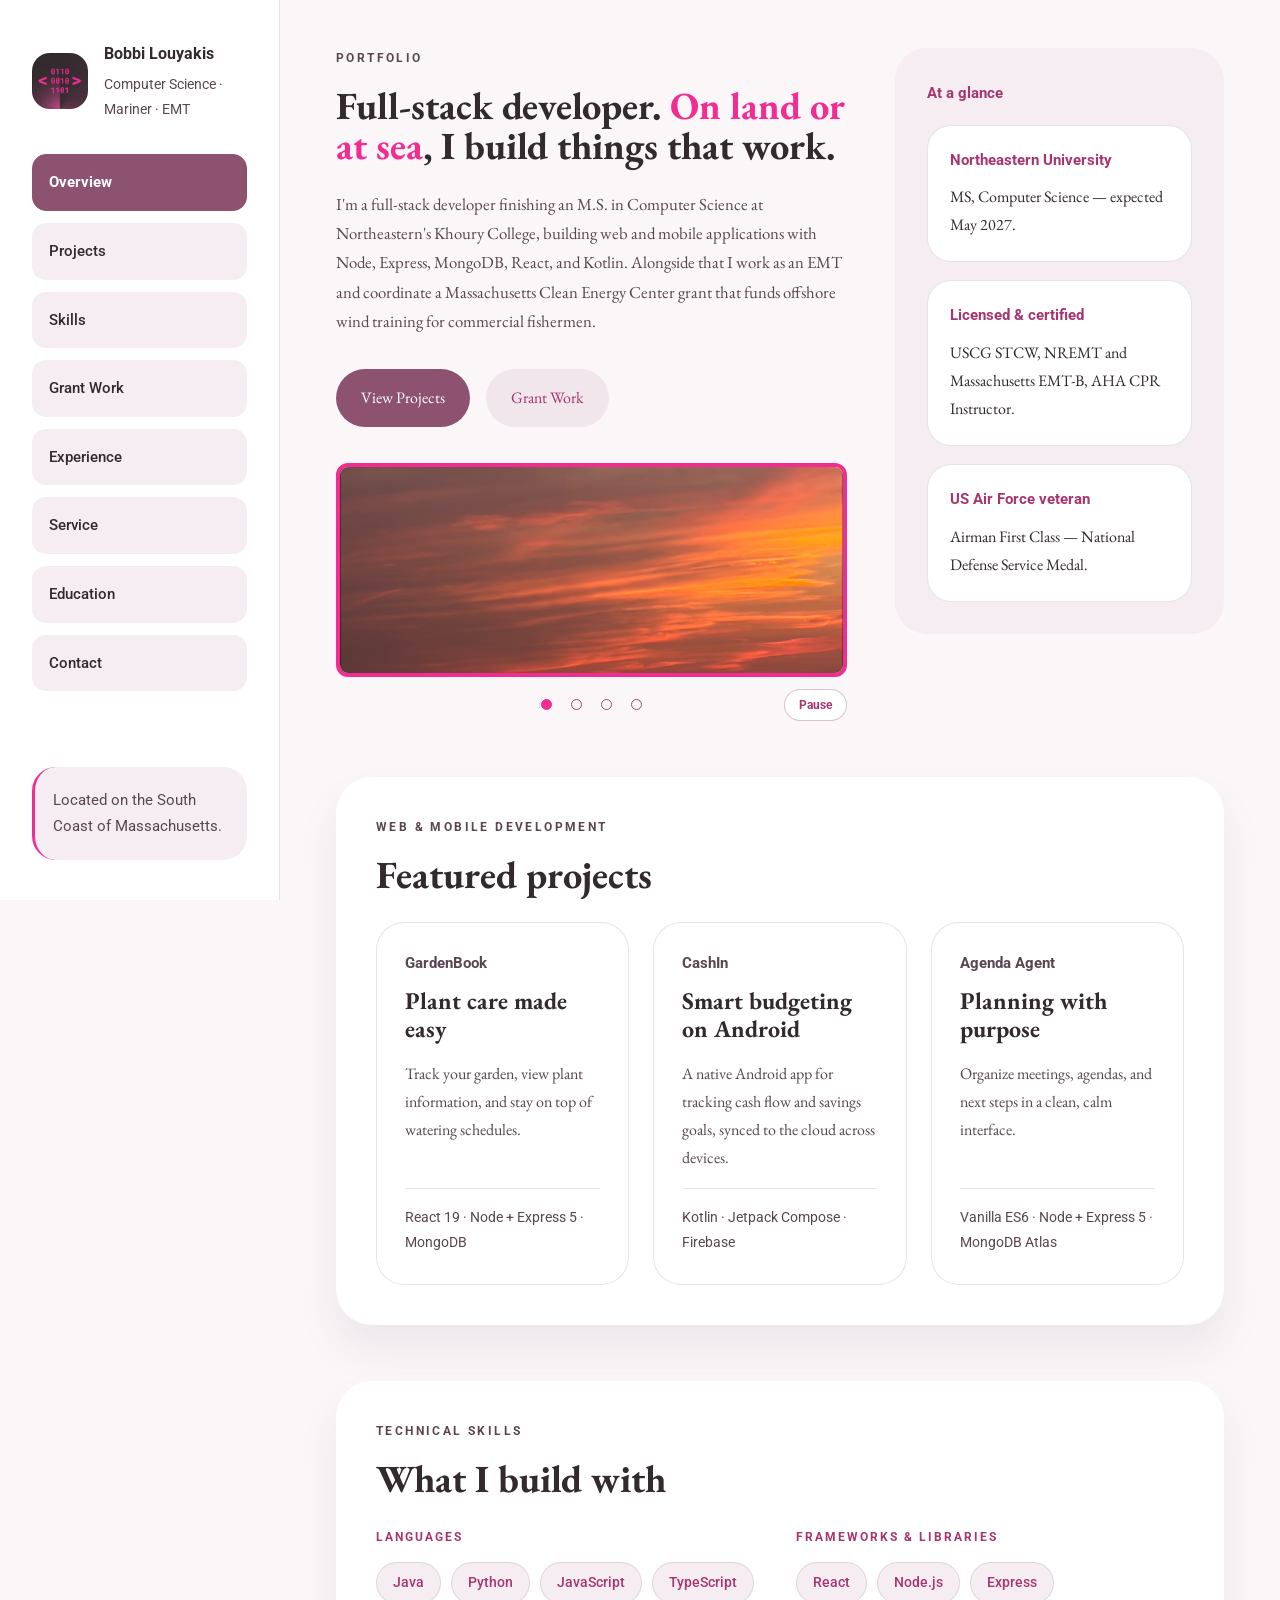
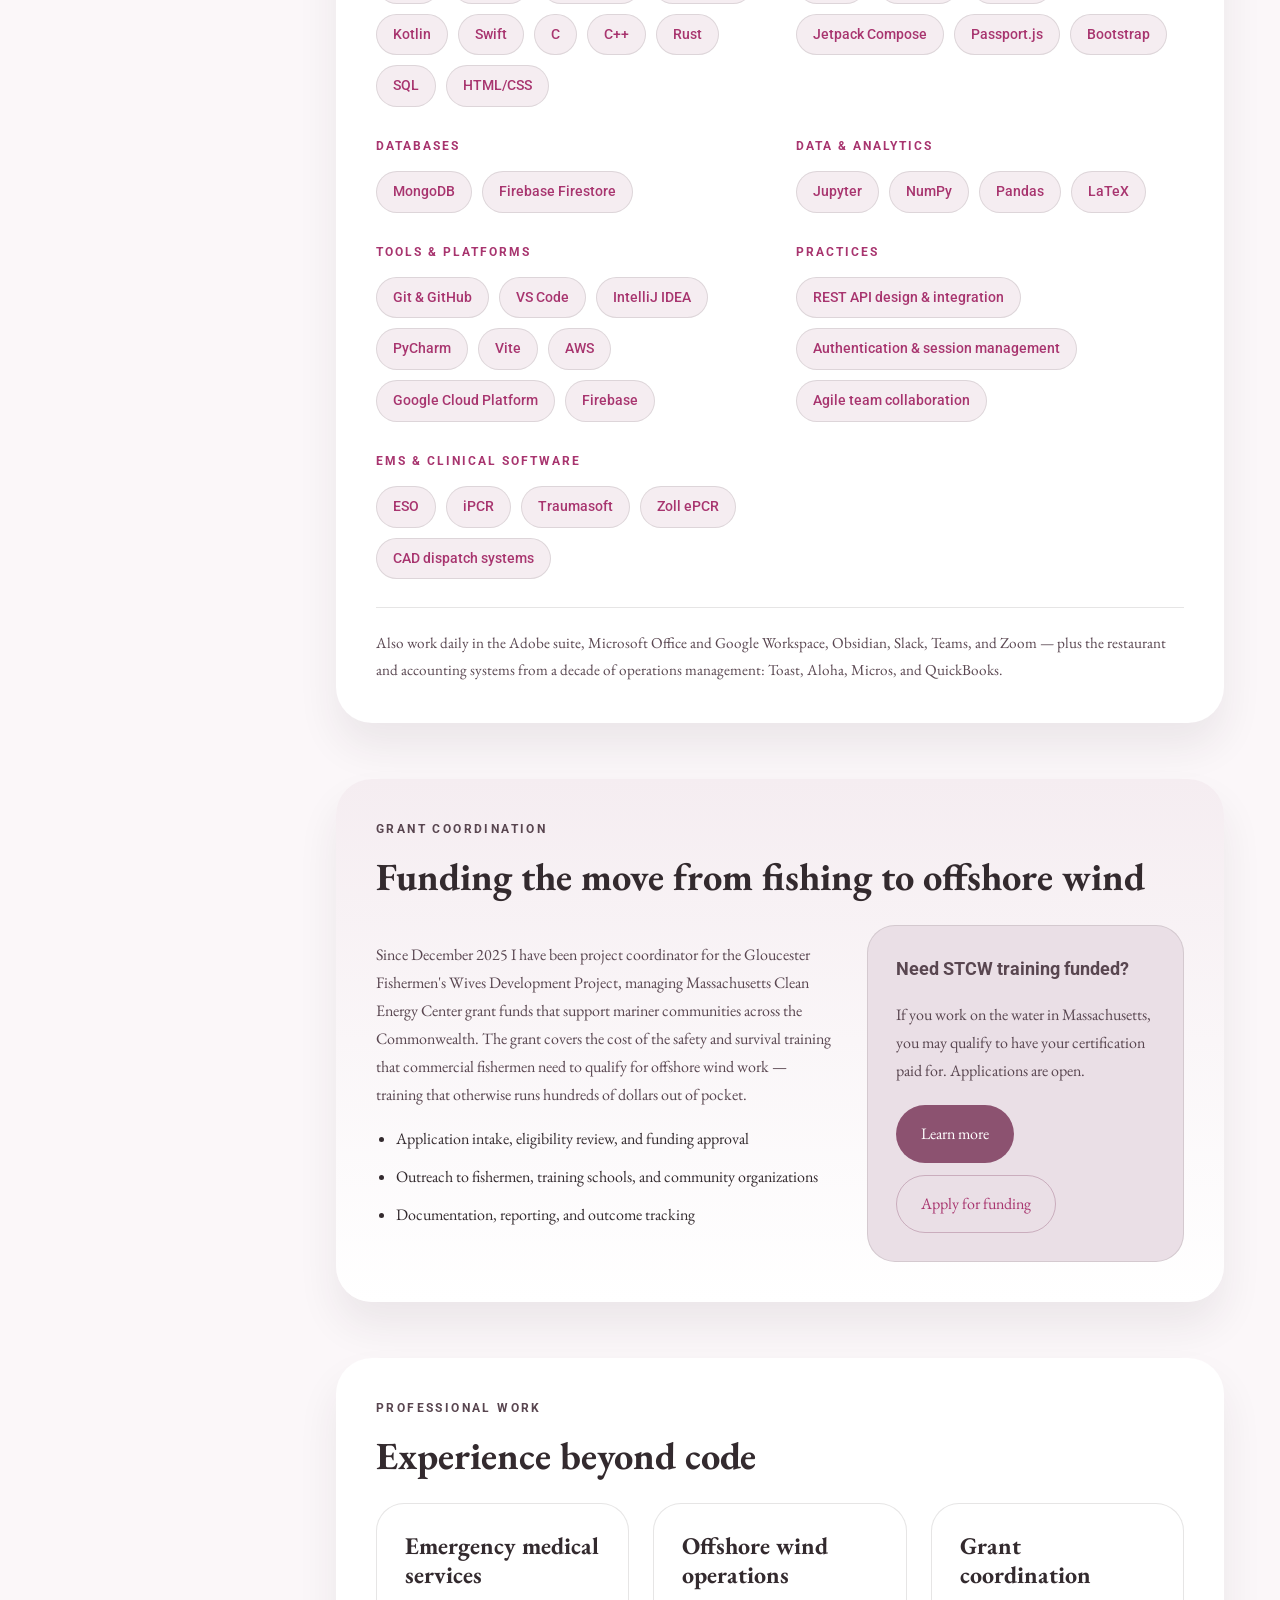
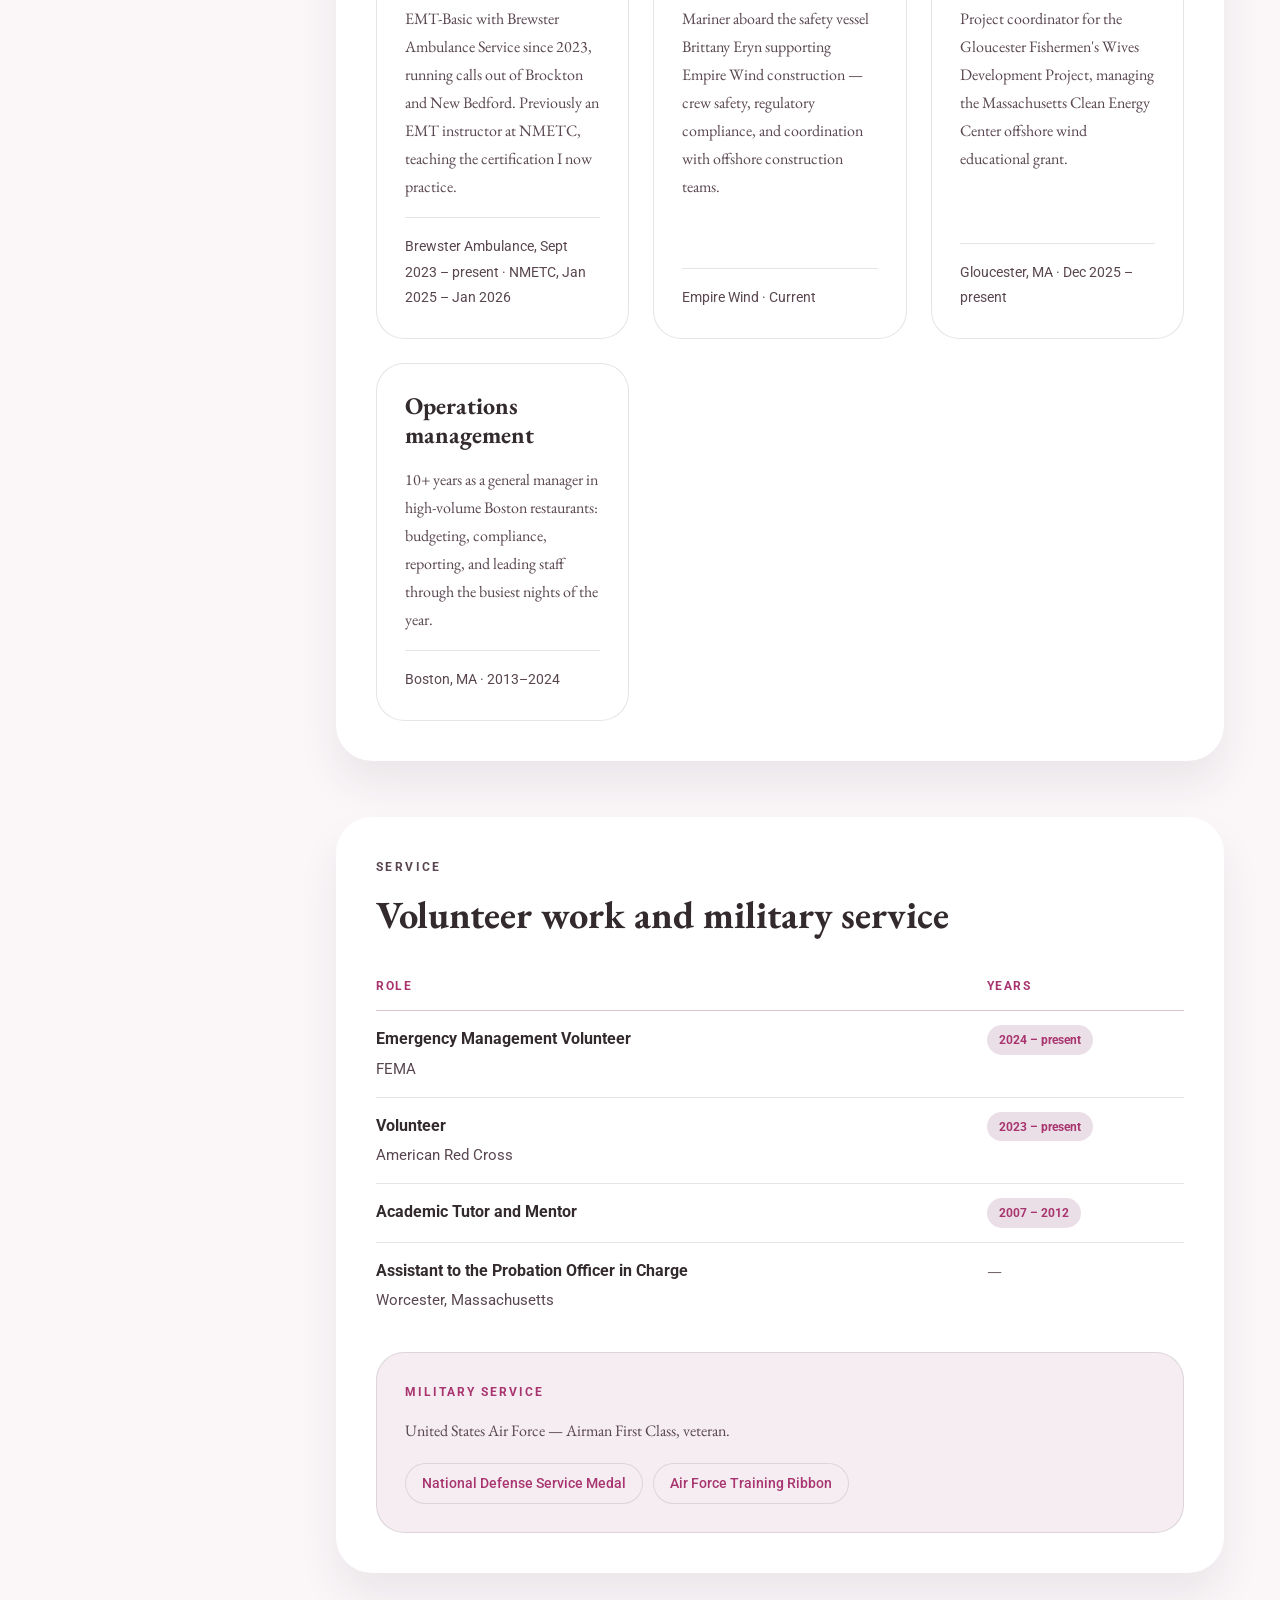
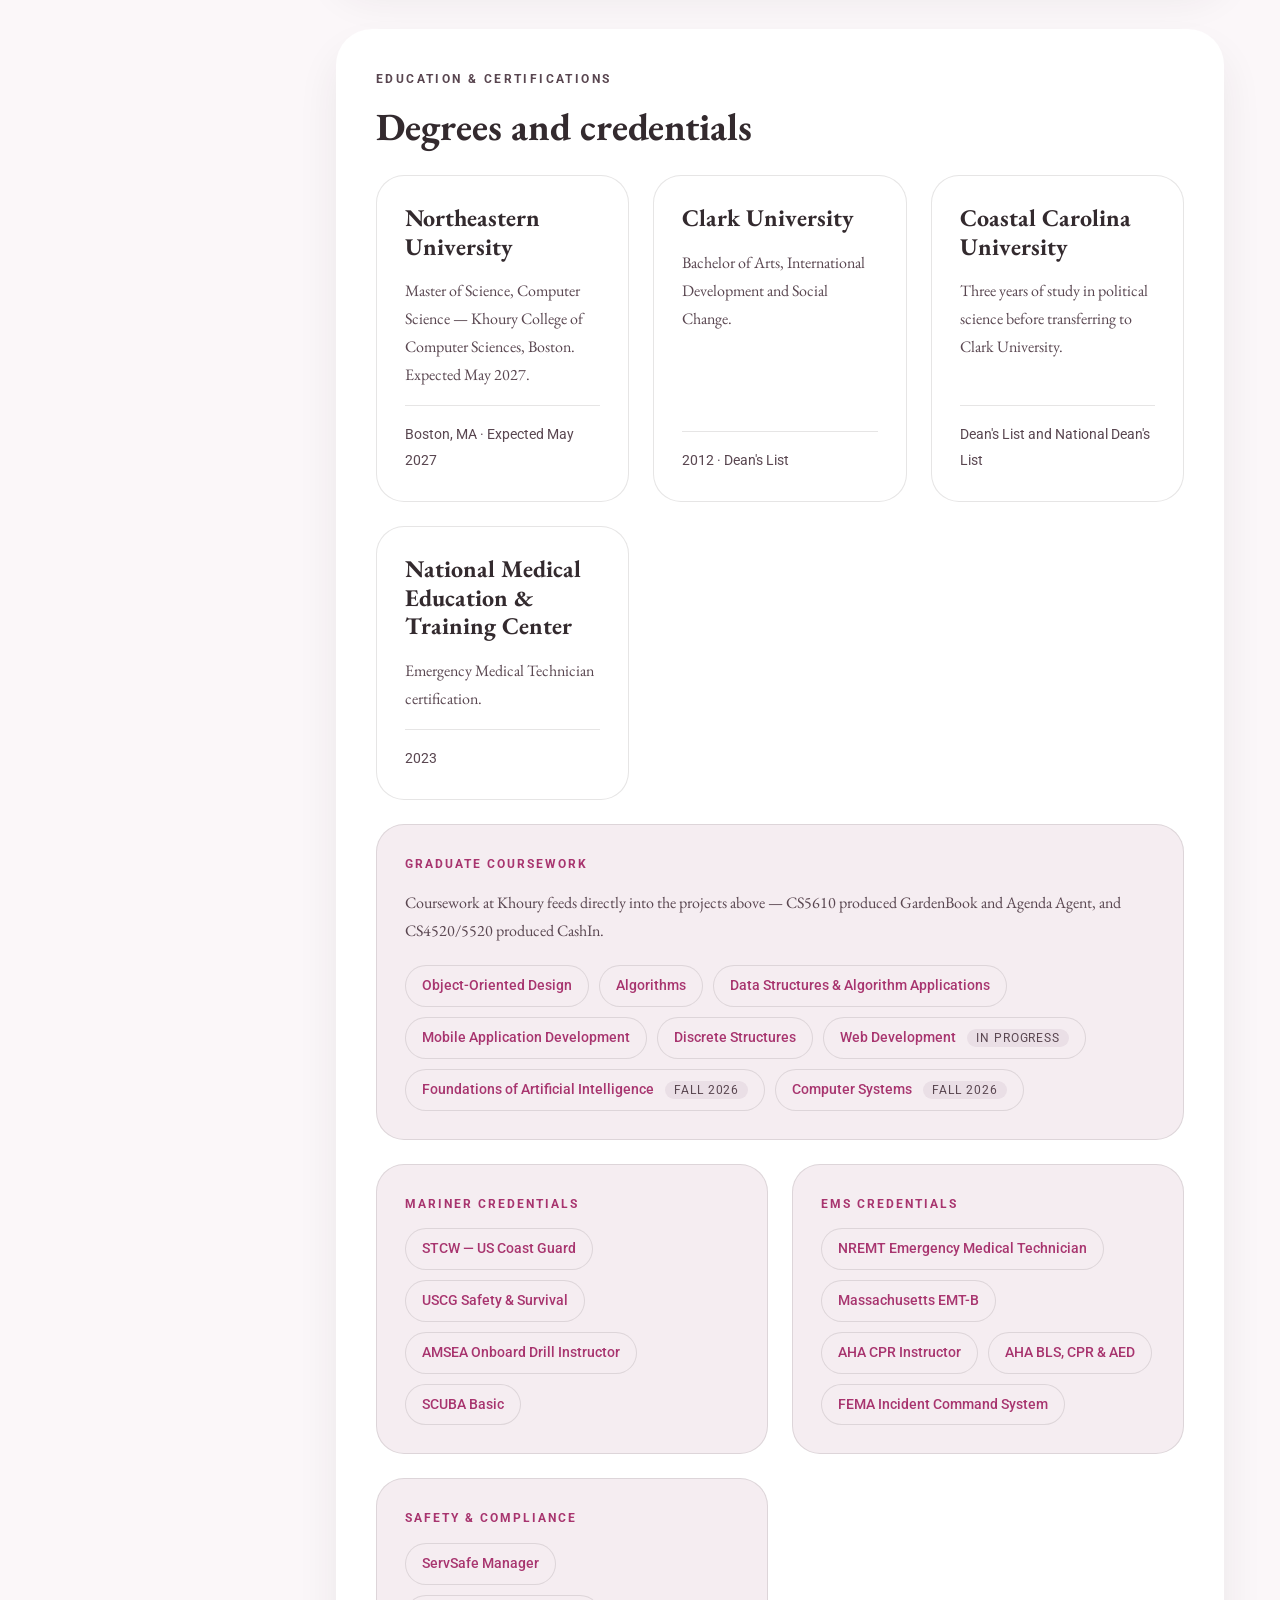
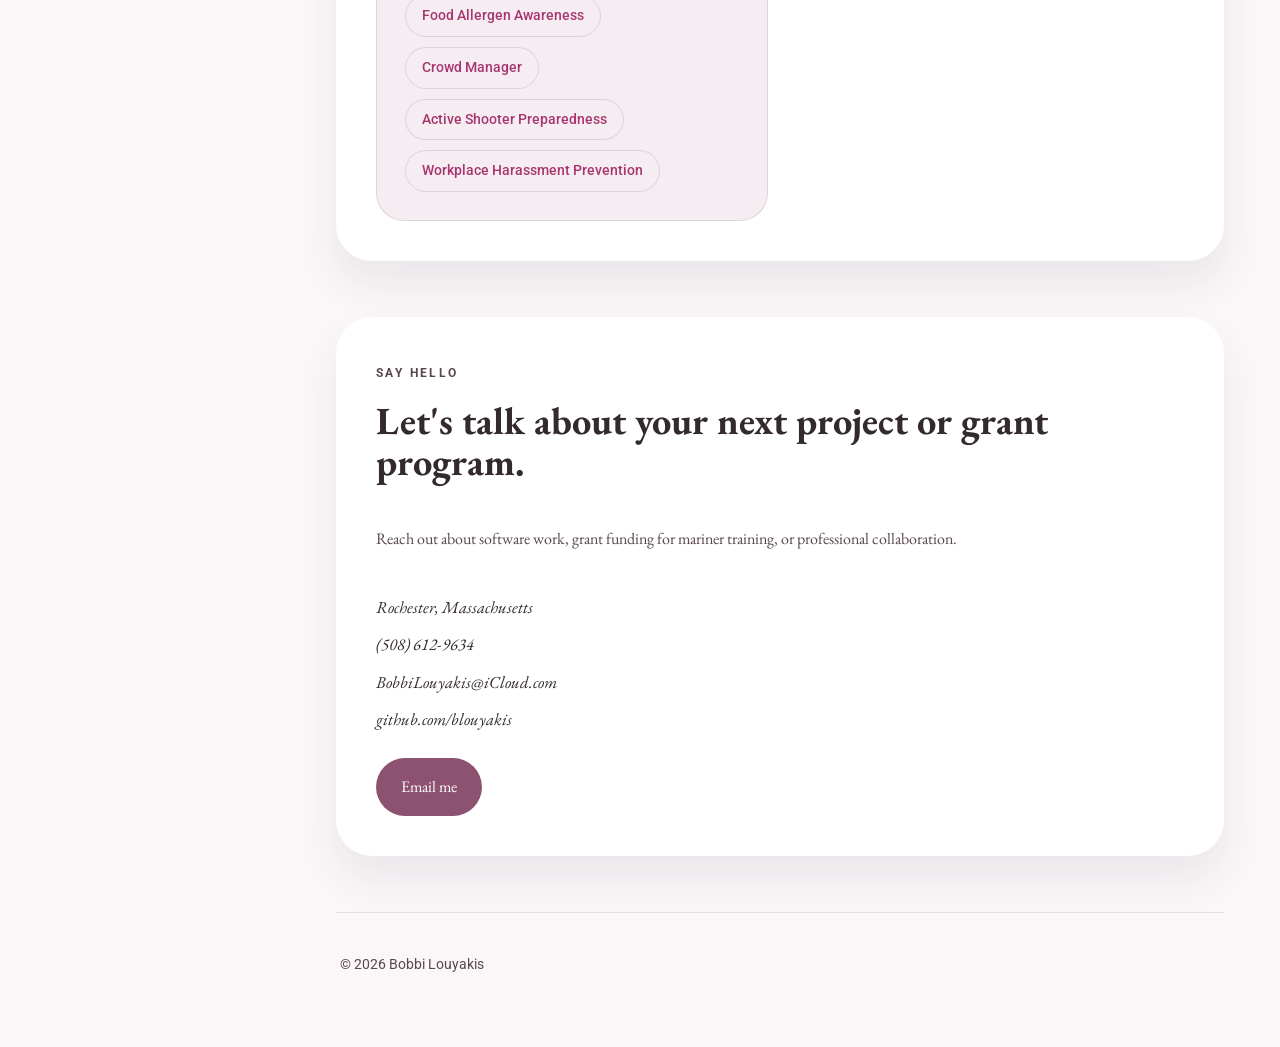
==== commit ce9328dc: "Site review fixes: layout, carousel, link previews, a11y Layout - .skill-groups had no grid-template" ====
--- a/index.html
+++ b/index.html
@@ -8,6 +8,30 @@
       name="description"
       content="Portfolio of Bobbi Louyakis — computer science graduate student, mariner, and EMT coordinating offshore wind training grants for Massachusetts fishing communities."
     />
+    <link rel="canonical" href="https://blouyakis.github.io/portfolio/" />
+
+    <!-- Link previews. og:image must be an absolute URL — relative paths are
+         ignored by every scraper, so all pages point at the same asset. -->
+    <meta property="og:type" content="website" />
+    <meta property="og:site_name" content="Bobbi Louyakis" />
+    <meta property="og:url" content="https://blouyakis.github.io/portfolio/" />
+    <meta property="og:title" content="Bobbi Louyakis | Portfolio" />
+    <meta
+      property="og:description"
+      content="Full-stack developer, mariner, and EMT on the South Coast of Massachusetts. Web and mobile projects built with Node, Express, MongoDB, React, and Kotlin."
+    />
+    <meta
+      property="og:image"
+      content="https://blouyakis.github.io/portfolio/assets/images/og-preview.jpg"
+    />
+    <meta property="og:image:width" content="1200" />
+    <meta property="og:image:height" content="630" />
+    <meta
+      property="og:image:alt"
+      content="Bobbi Louyakis — full-stack developer, mariner, and EMT"
+    />
+    <meta name="twitter:card" content="summary_large_image" />
+
     <title>Bobbi Louyakis | Portfolio</title>
     <link rel="icon" href="assets/icons/logo.png" type="image/png" />
     <link rel="apple-touch-icon" href="assets/icons/logo.png" />
@@ -175,7 +199,7 @@
                 interface.
               </p>
               <div class="project-meta">
-                Vanilla ES6 · Node + Express 5 · MongoDB
+                Vanilla ES6 · Node + Express 5 · MongoDB Atlas
               </div>
             </a>
           </div>
@@ -241,16 +265,14 @@
                 <li>AWS</li>
                 <li>Google Cloud Platform</li>
                 <li>Firebase</li>
-                <li>Dropbox</li>
-              </ul>
-            </div>
-            <div class="skill-group">
-              <h3>Design &amp; creative</h3>
-              <ul class="tech-list">
-                <li>Adobe Illustrator</li>
-                <li>Adobe Photoshop</li>
-                <li>Adobe Acrobat</li>
-                <li>Canva</li>
+              </ul>
+            </div>
+            <div class="skill-group">
+              <h3>Practices</h3>
+              <ul class="tech-list">
+                <li>REST API design &amp; integration</li>
+                <li>Authentication &amp; session management</li>
+                <li>Agile team collaboration</li>
               </ul>
             </div>
             <div class="skill-group">
@@ -263,45 +285,13 @@
                 <li>CAD dispatch systems</li>
               </ul>
             </div>
-            <div class="skill-group">
-              <h3>Business &amp; operations</h3>
-              <ul class="tech-list">
-                <li>Toast</li>
-                <li>Aloha</li>
-                <li>Restaurant Manager</li>
-                <li>Micros / Oracle</li>
-                <li>QuickBooks</li>
-              </ul>
-            </div>
-            <div class="skill-group">
-              <h3>Office &amp; productivity</h3>
-              <ul class="tech-list">
-                <li>Microsoft Word</li>
-                <li>Excel</li>
-                <li>PowerPoint</li>
-                <li>Outlook</li>
-                <li>Google Workspace</li>
-                <li>Obsidian</li>
-              </ul>
-            </div>
-            <div class="skill-group">
-              <h3>Communication</h3>
-              <ul class="tech-list">
-                <li>Zoom</li>
-                <li>Slack</li>
-                <li>Microsoft Teams</li>
-                <li>Discord</li>
-              </ul>
-            </div>
-            <div class="skill-group">
-              <h3>Practices</h3>
-              <ul class="tech-list">
-                <li>REST API design &amp; integration</li>
-                <li>Authentication &amp; session management</li>
-                <li>Agile team collaboration</li>
-              </ul>
-            </div>
-          </div>
+          </div>
+          <p class="skills-footnote">
+            Also work daily in the Adobe suite, Microsoft Office and Google
+            Workspace, Obsidian, Slack, Teams, and Zoom — plus the restaurant
+            and accounting systems from a decade of operations management:
+            Toast, Aloha, Micros, and QuickBooks.
+          </p>
         </section>
 
         <section id="grant-work" class="section-panel highlighted-section">
@@ -441,9 +431,7 @@
                     <span class="course-full">Worcester, Massachusetts</span>
                   </th>
                   <td>
-                    <span class="course-none" aria-label="Years not listed"
-                      >—</span
-                    >
+                    <span class="course-none"><span class="visually-hidden">Years not listed</span><span aria-hidden="true">—</span></span>
                   </td>
                 </tr>
               </tbody>
@@ -476,7 +464,7 @@
                 Master of Science, Computer Science — Khoury College of Computer
                 Sciences, Boston. Expected May 2027.
               </p>
-              <div class="project-meta">Cumulative GPA 3.33</div>
+              <div class="project-meta">Boston, MA · Expected May 2027</div>
             </article>
             <article class="work-card">
               <h3>Clark University</h3>
--- a/css/layout.css
+++ b/css/layout.css
@@ -276,11 +276,43 @@
   opacity: 1;
 }
 
+/* Dots centre in the row; the pause control sits at the end without
+   pushing them off-centre. */
+.slideshow-controls {
+  display: grid;
+  grid-template-columns: 1fr auto 1fr;
+  align-items: center;
+  margin-top: 12px;
+}
+
 .slideshow-dots {
+  grid-column: 2;
   display: flex;
   justify-content: center;
   gap: 6px;
-  margin-top: 12px;
+}
+
+.slideshow-toggle {
+  grid-column: 3;
+  justify-self: end;
+  padding: 4px 14px;
+  border: 1px solid var(--border-strong);
+  border-radius: 999px;
+  background: var(--surface);
+  color: var(--accent-text);
+  font-family: var(--sans);
+  font-size: 0.78rem;
+  font-weight: 700;
+  cursor: pointer;
+  transition:
+    background-color 180ms ease,
+    border-color 180ms ease;
+}
+
+.slideshow-toggle:hover,
+.slideshow-toggle:focus-visible {
+  background: var(--surface-muted);
+  border-color: var(--primary);
 }
 
 /* 24px button around a 9px dot keeps the tap target usable on touch. */
@@ -393,9 +425,23 @@
   font-size: 0.9rem;
 }
 
+/* auto-fit keeps the groups flowing into as many columns as fit, so the
+   section stays a readable block instead of one very long column. */
 .skill-groups {
   display: grid;
-  gap: 28px;
+  grid-template-columns: repeat(auto-fit, minmax(260px, 1fr));
+  gap: 28px 32px;
+  align-items: start;
+}
+
+/* The non-technical tooling lives here as one line rather than as more chip
+   groups, so the technical stack above keeps the reader's attention. */
+.skills-footnote {
+  margin: 28px 0 0;
+  padding-top: 22px;
+  border-top: 1px solid var(--border);
+  max-width: 60rem;
+  font-size: 0.95rem;
 }
 
 .skill-group h3,
@@ -811,6 +857,7 @@
 
   .content {
     margin-left: 0;
+    padding: 32px 24px;
   }
 
   .sidebar-nav {
@@ -826,10 +873,6 @@
     grid-template-columns: 1fr;
   }
 
-  .content {
-    padding: 32px 24px;
-  }
-
   .cards-grid {
     grid-template-columns: 1fr;
   }
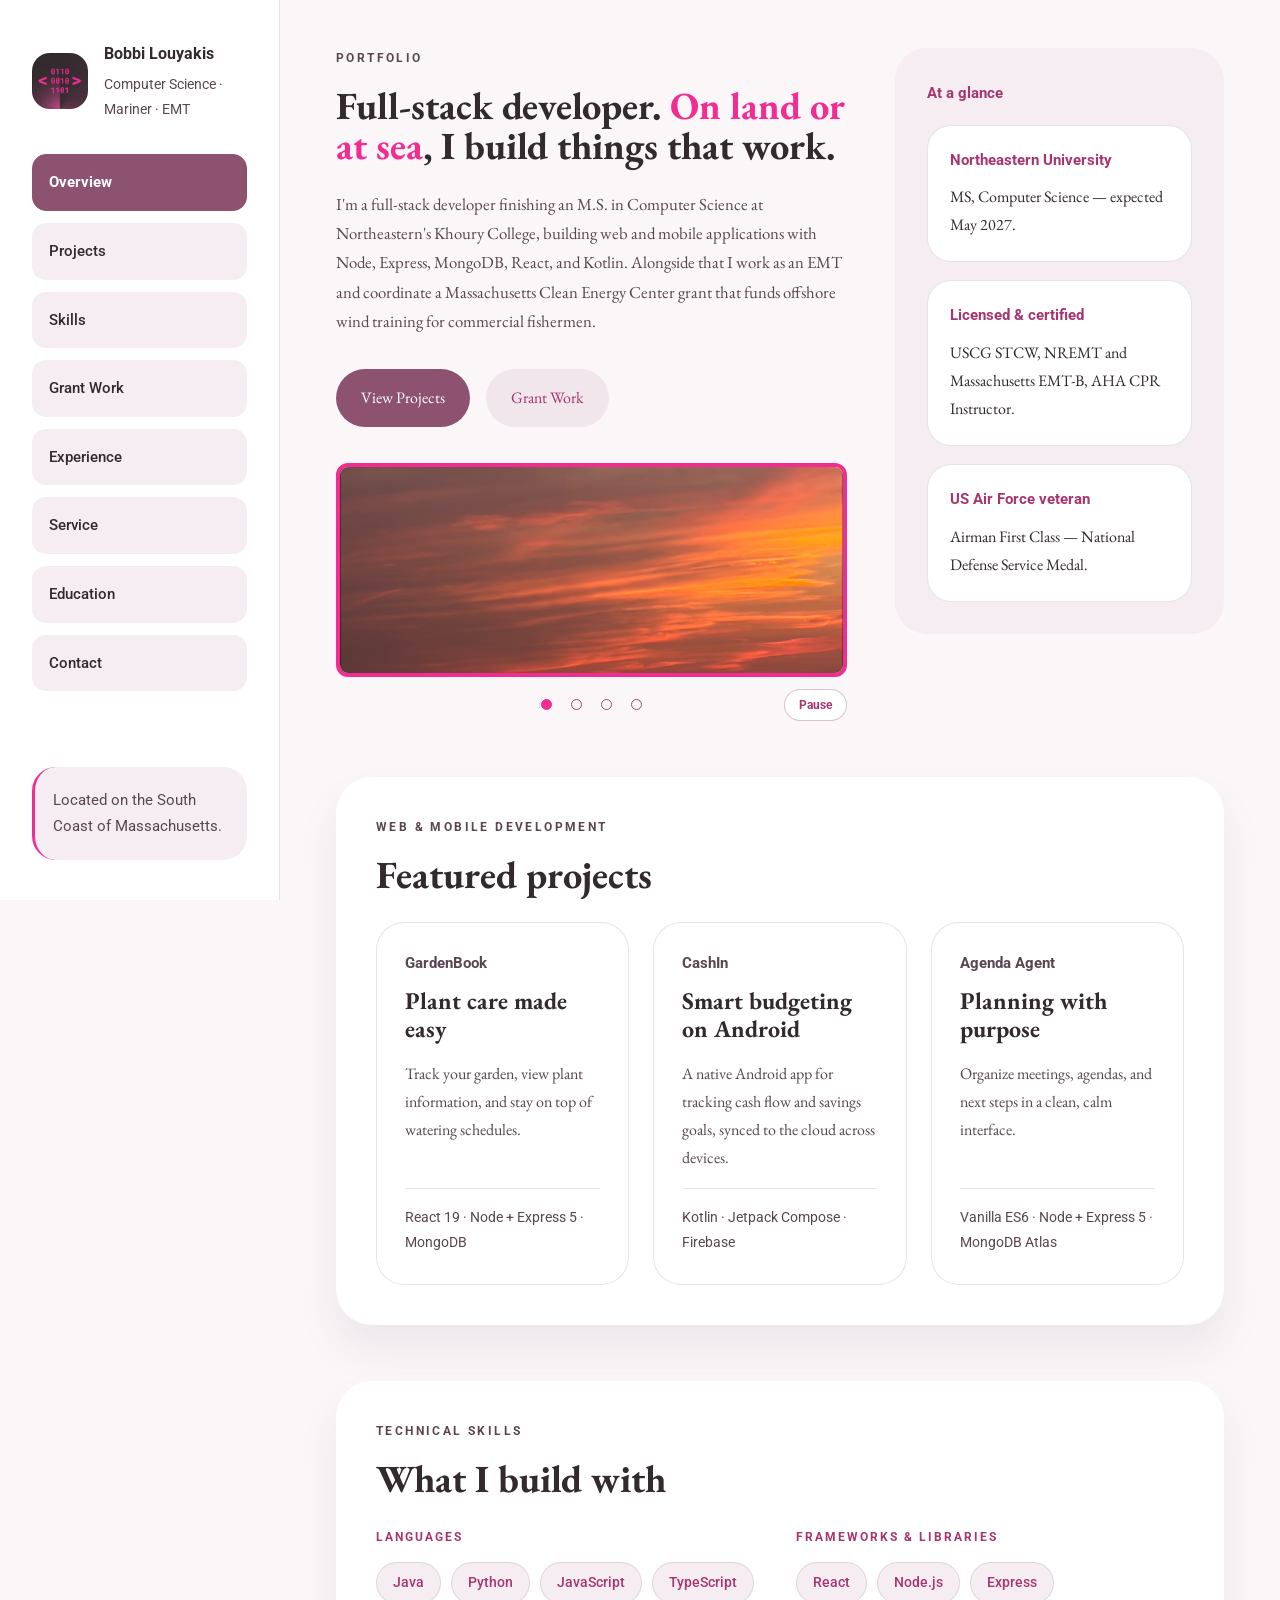
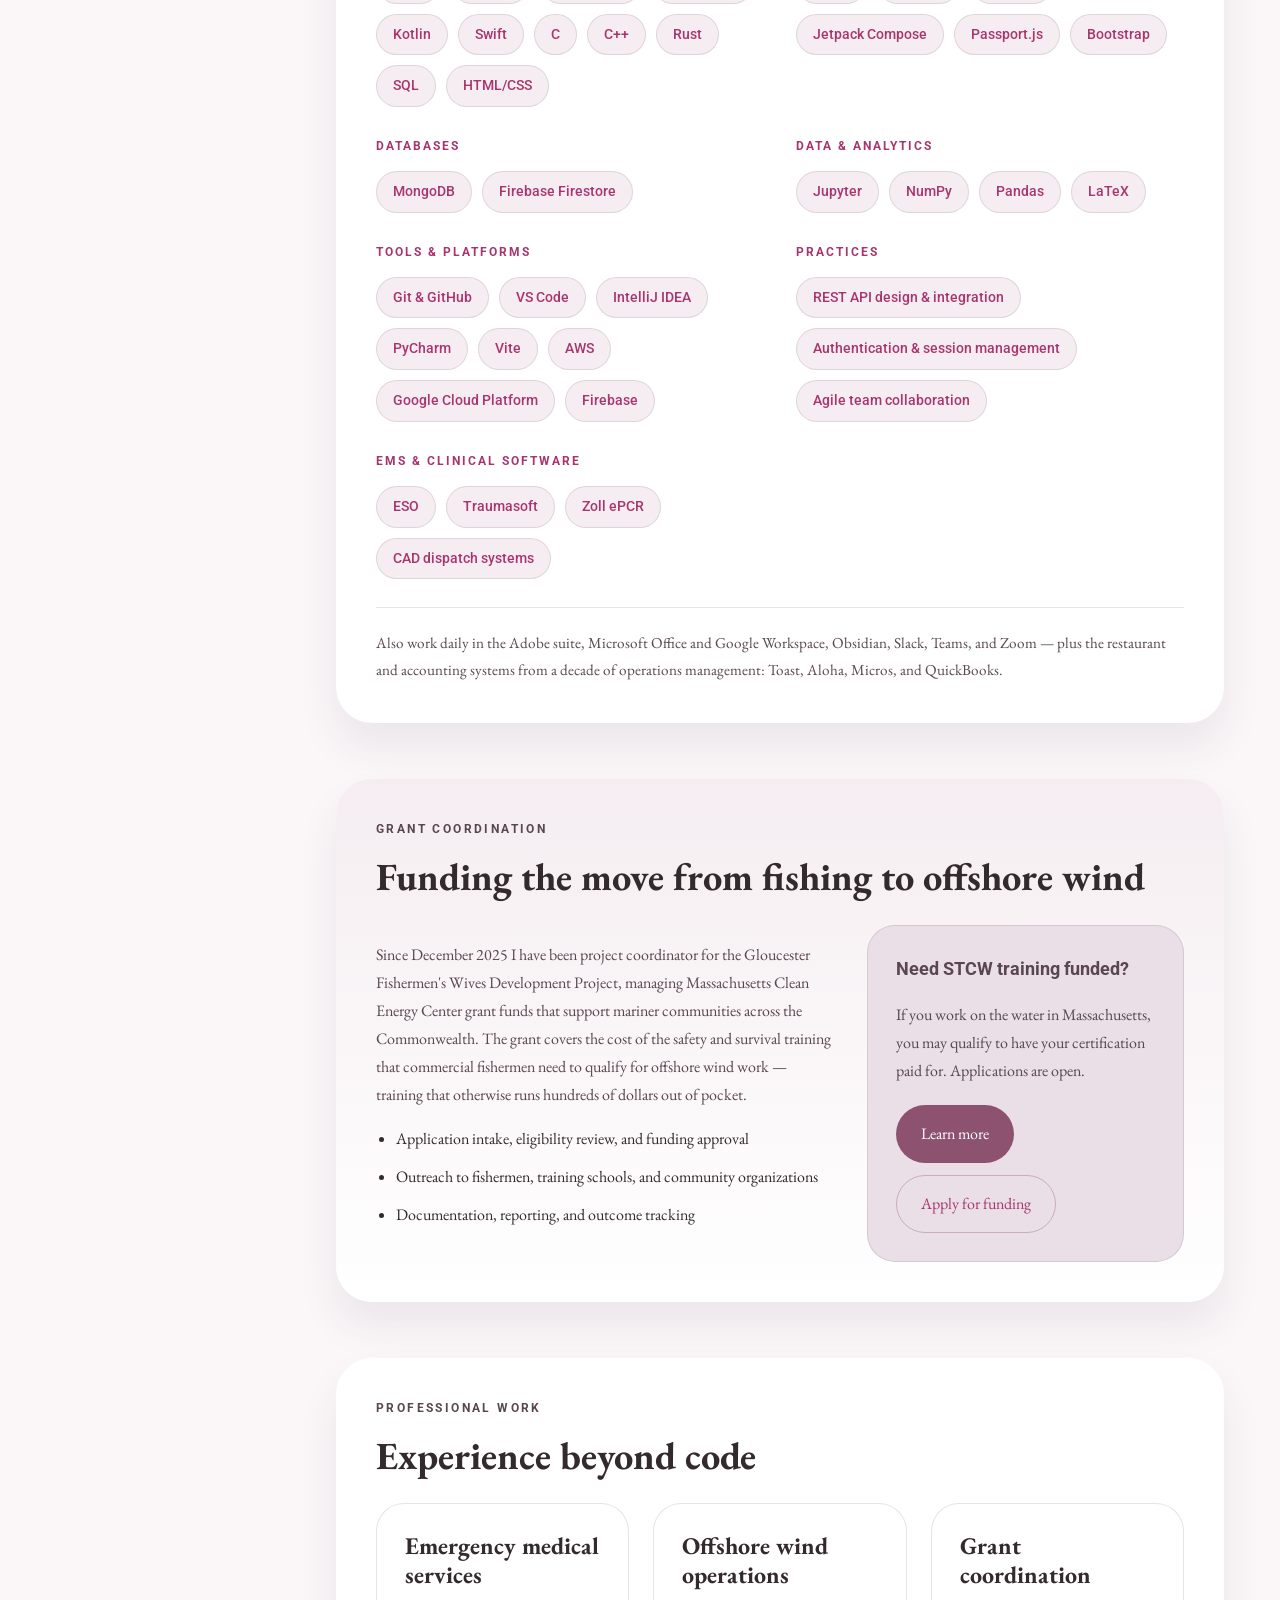
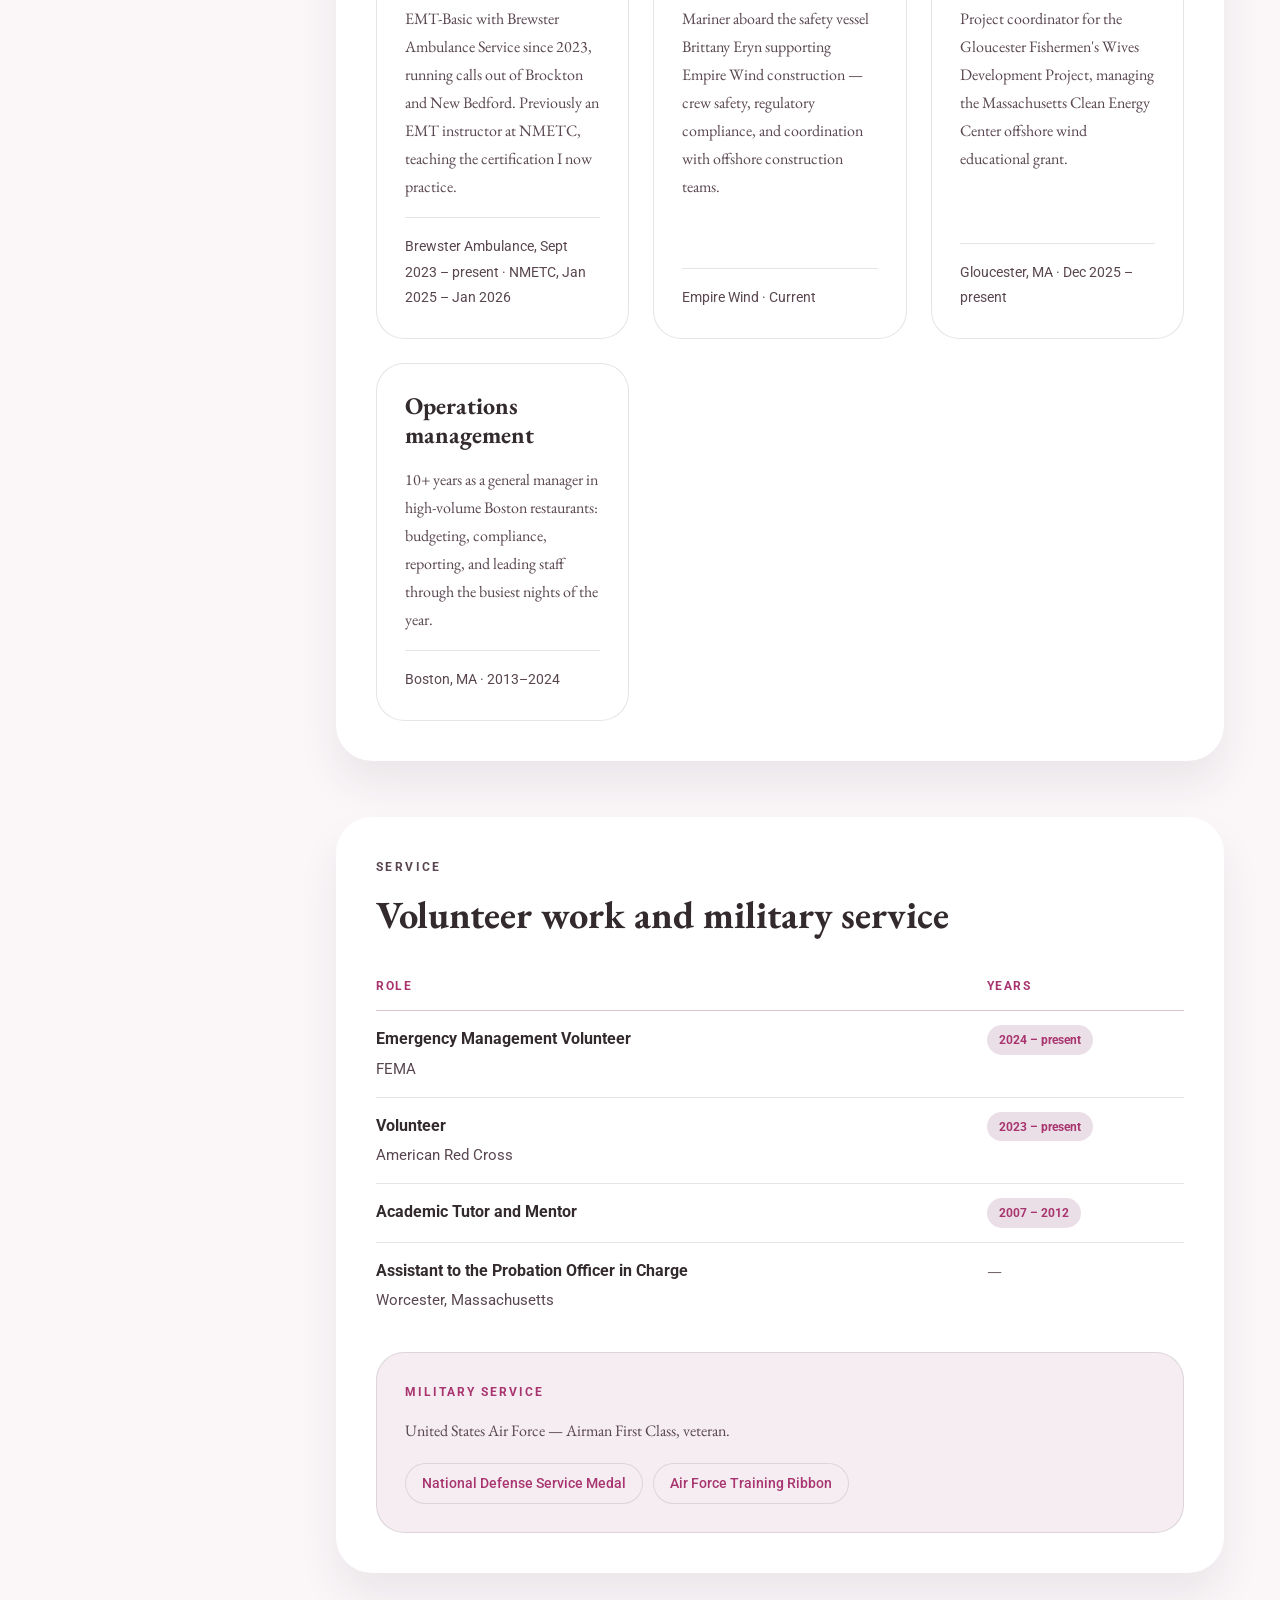
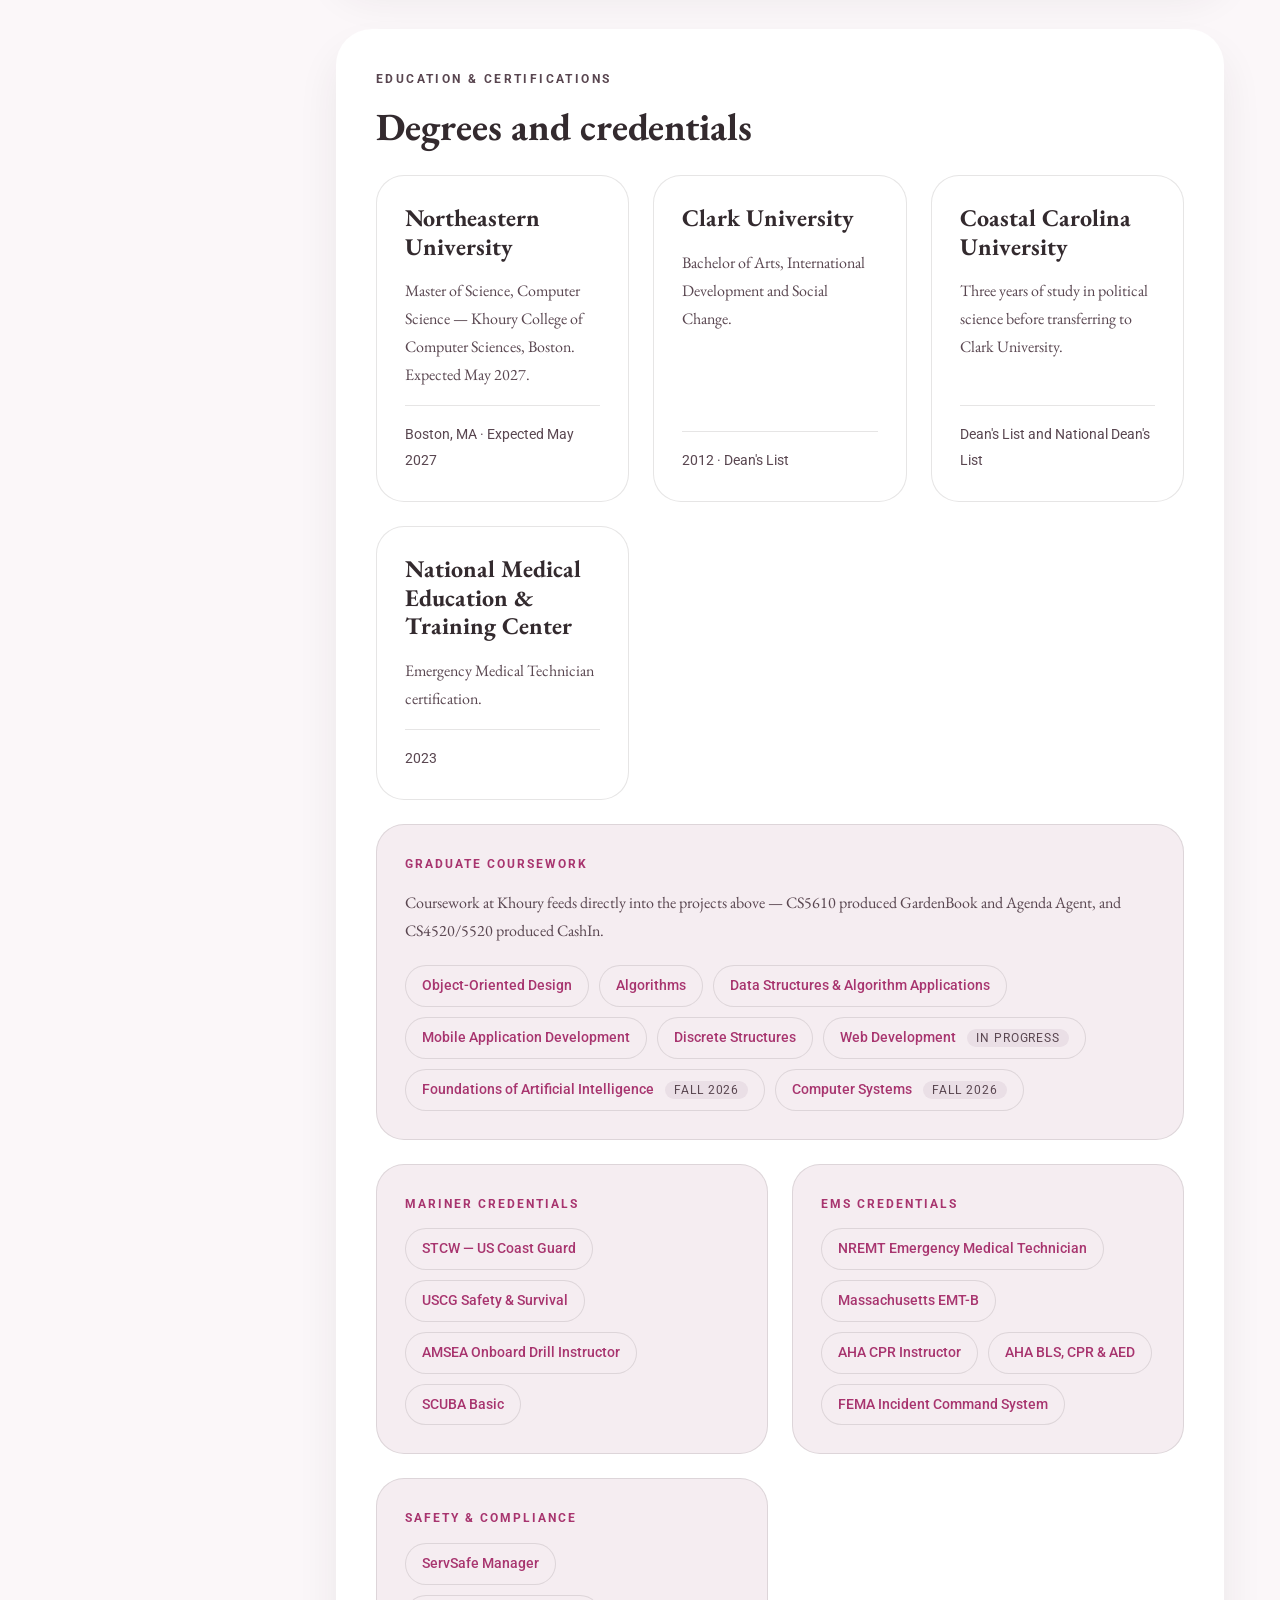
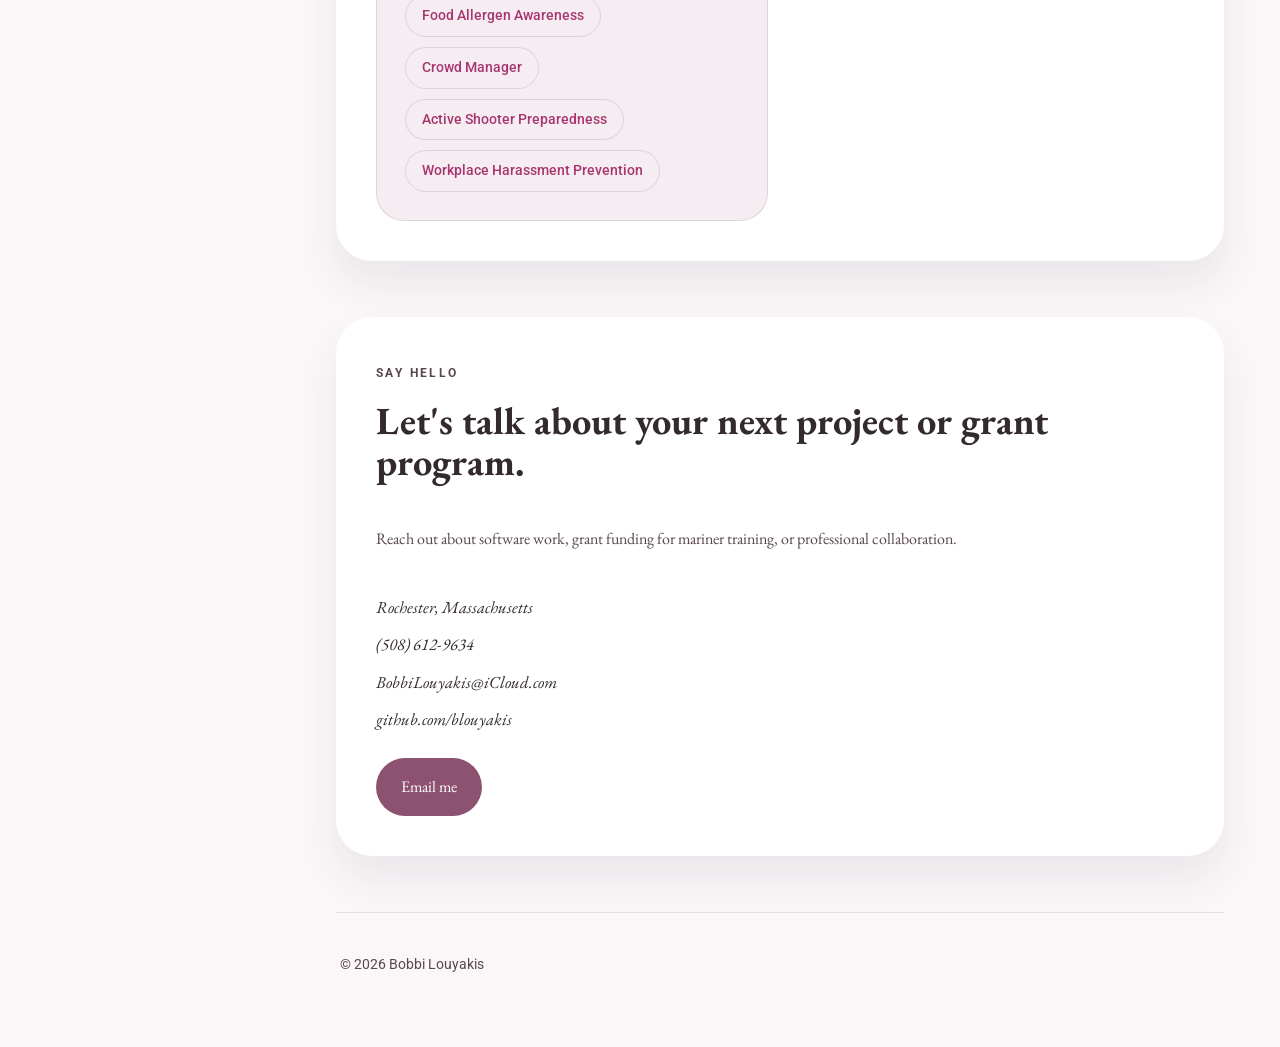
==== commit 4d19ee1e: "Lead the meta description with the developer framing The homepage description opened with "computer " ====
--- a/index.html
+++ b/index.html
@@ -6,7 +6,7 @@
     <meta name="author" content="Bobbi Louyakis" />
     <meta
       name="description"
-      content="Portfolio of Bobbi Louyakis — computer science graduate student, mariner, and EMT coordinating offshore wind training grants for Massachusetts fishing communities."
+      content="Portfolio of Bobbi Louyakis — Full-stack developer, mariner, and EMT coordinating offshore wind training grants for Massachusetts fishing communities."
     />
     <link rel="canonical" href="https://blouyakis.github.io/portfolio/" />
 
@@ -279,7 +279,6 @@
               <h3>EMS &amp; clinical software</h3>
               <ul class="tech-list">
                 <li>ESO</li>
-                <li>iPCR</li>
                 <li>Traumasoft</li>
                 <li>Zoll ePCR</li>
                 <li>CAD dispatch systems</li>
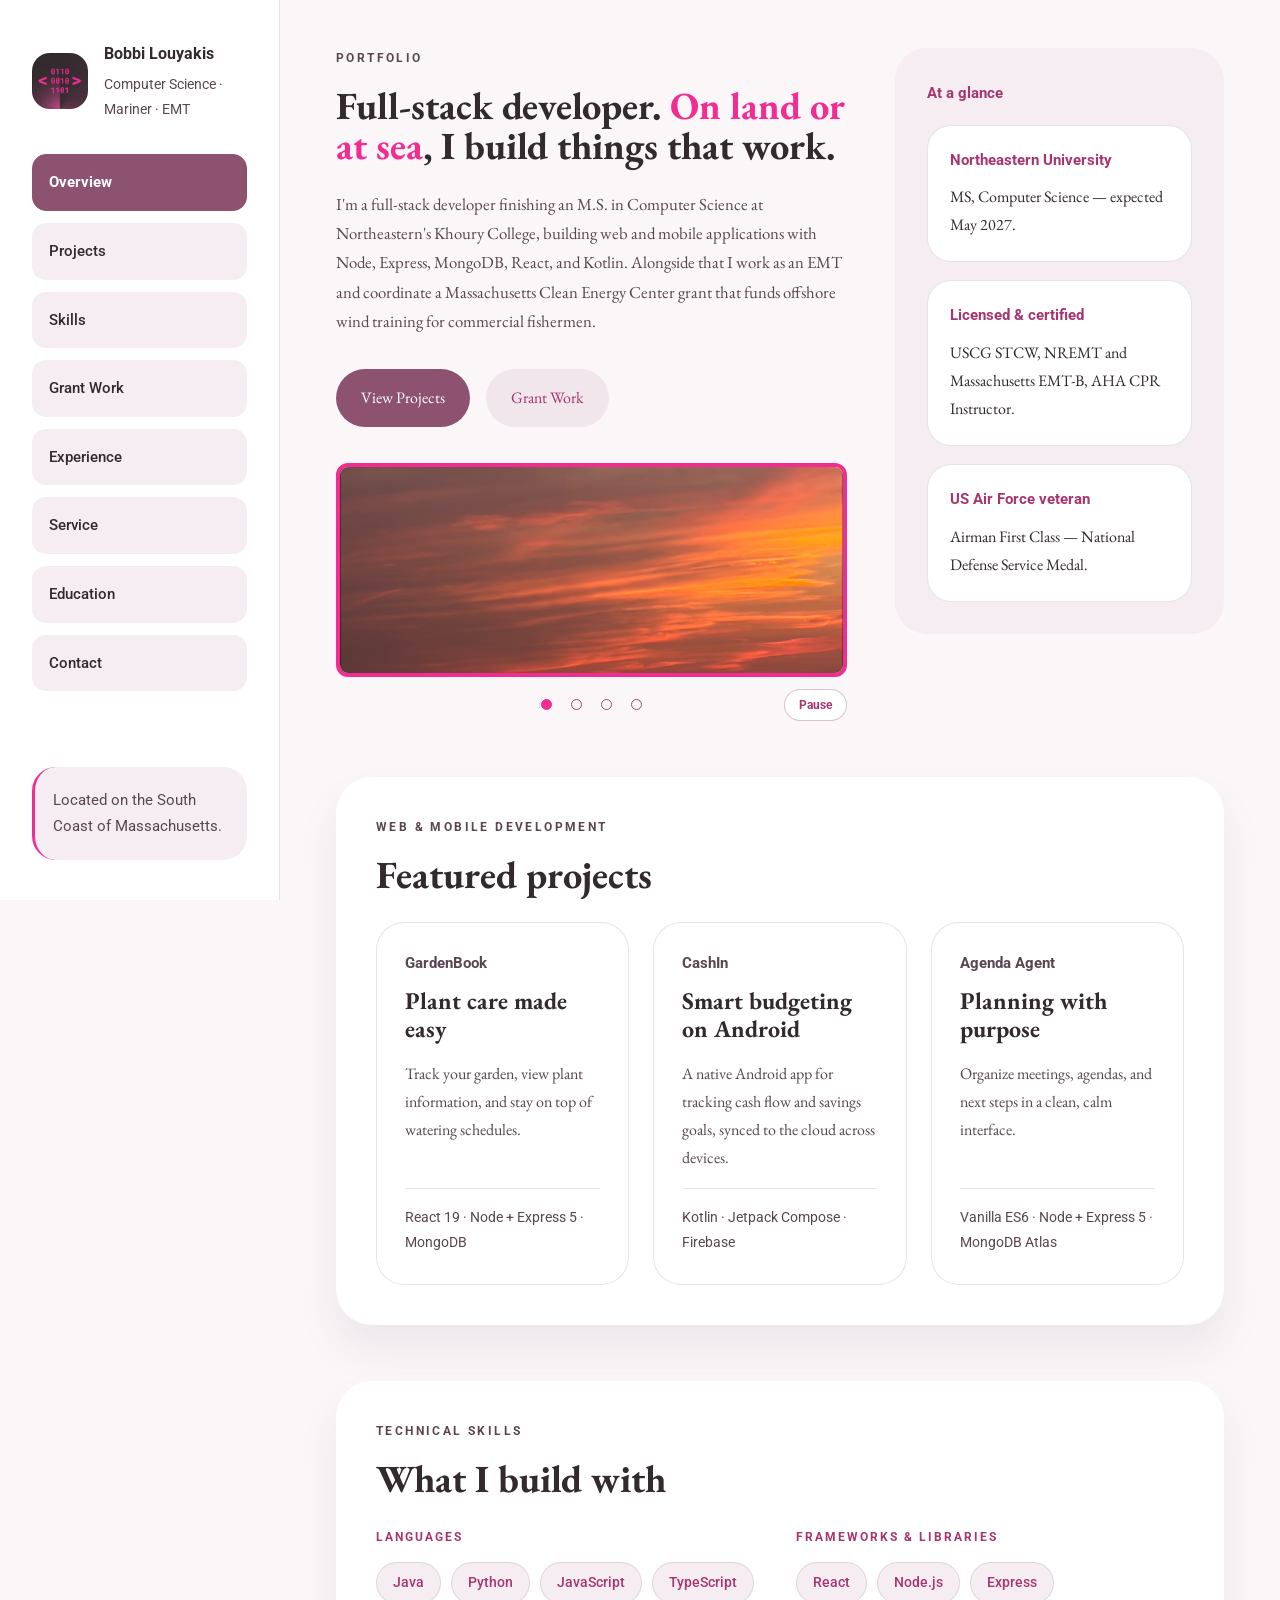
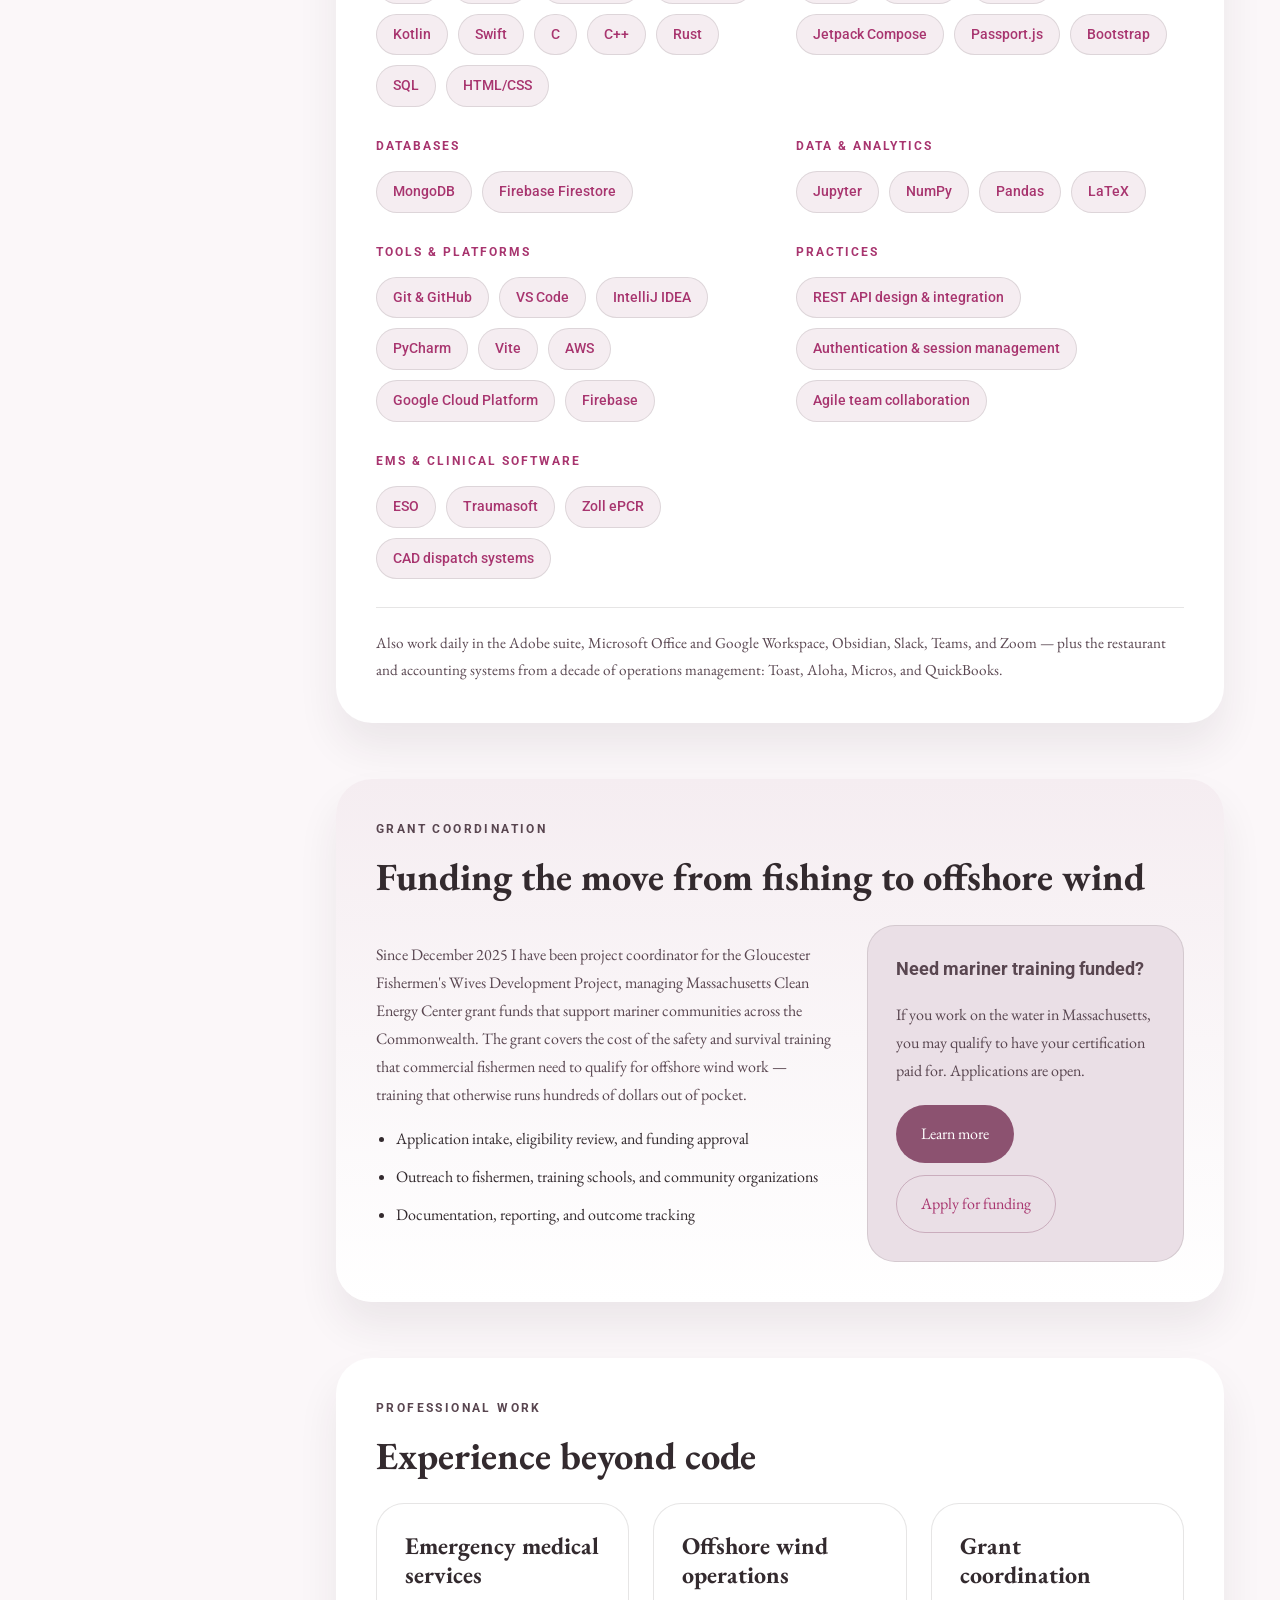
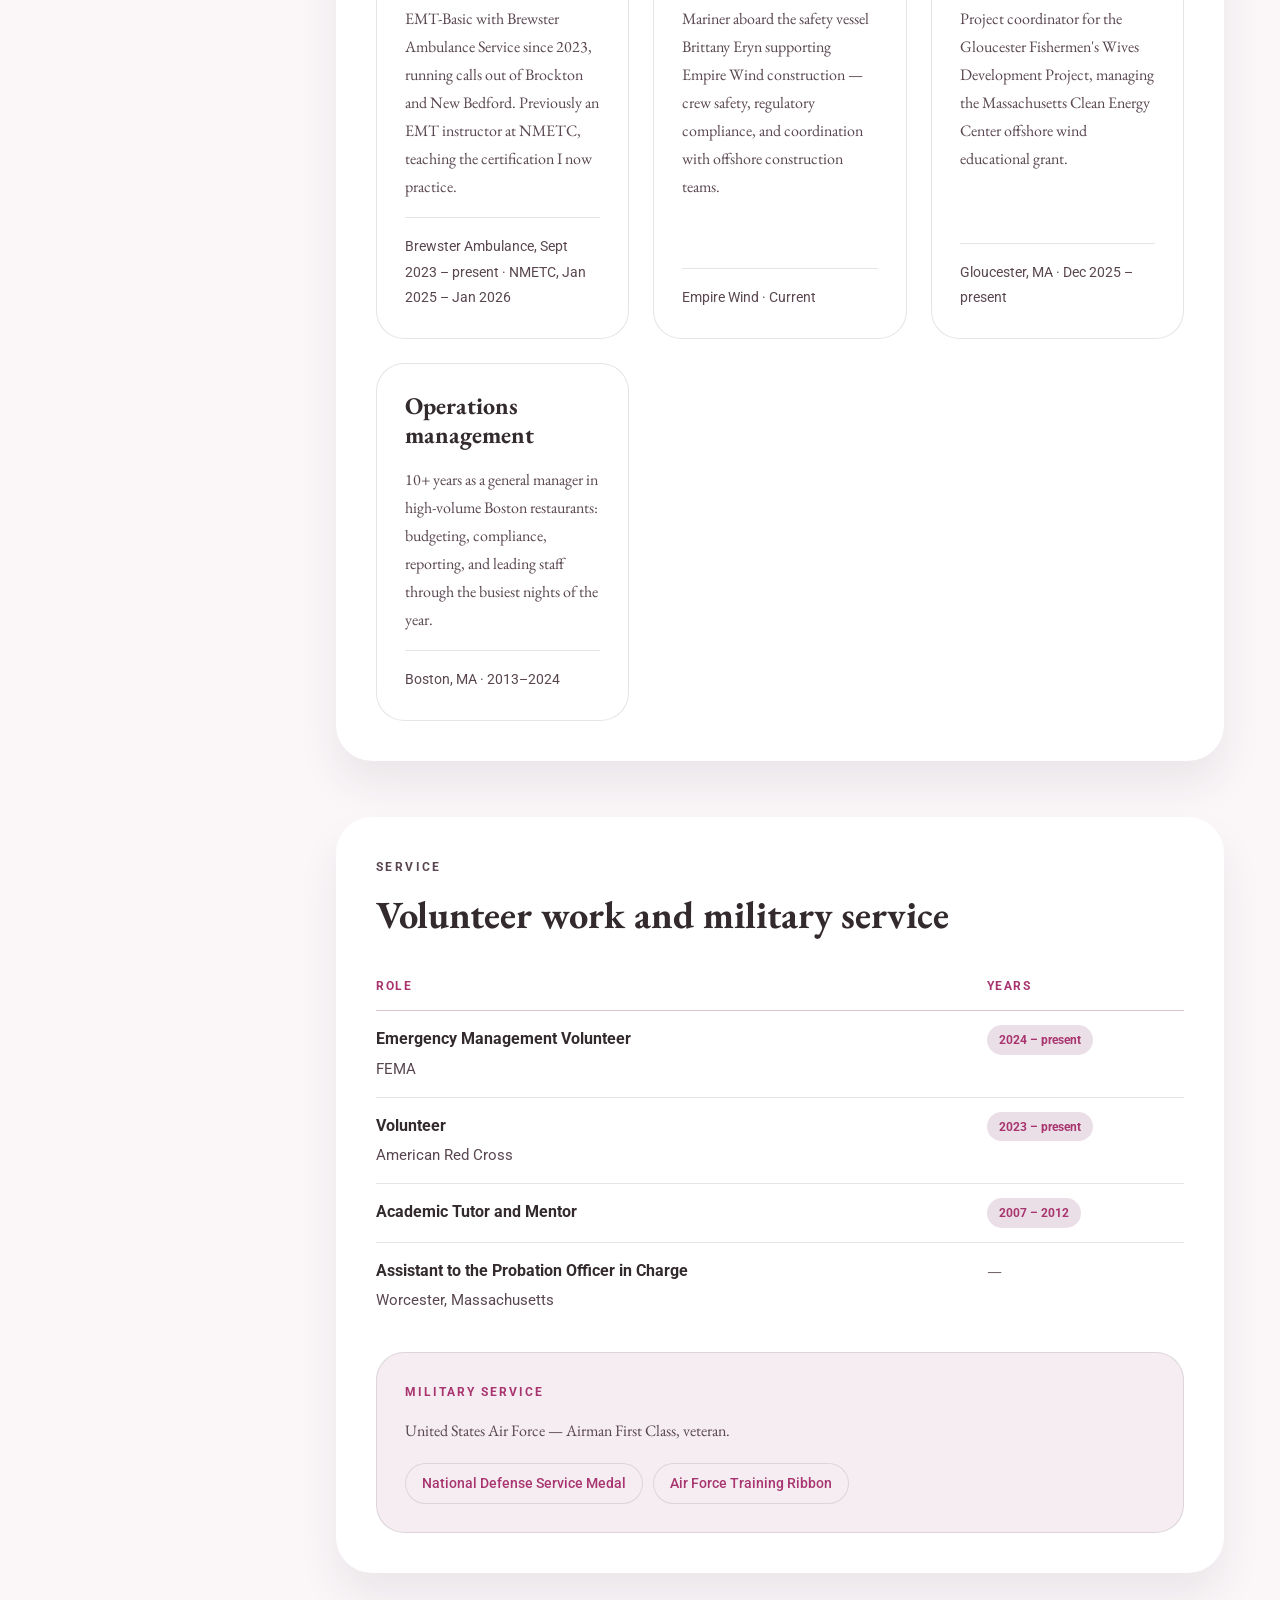
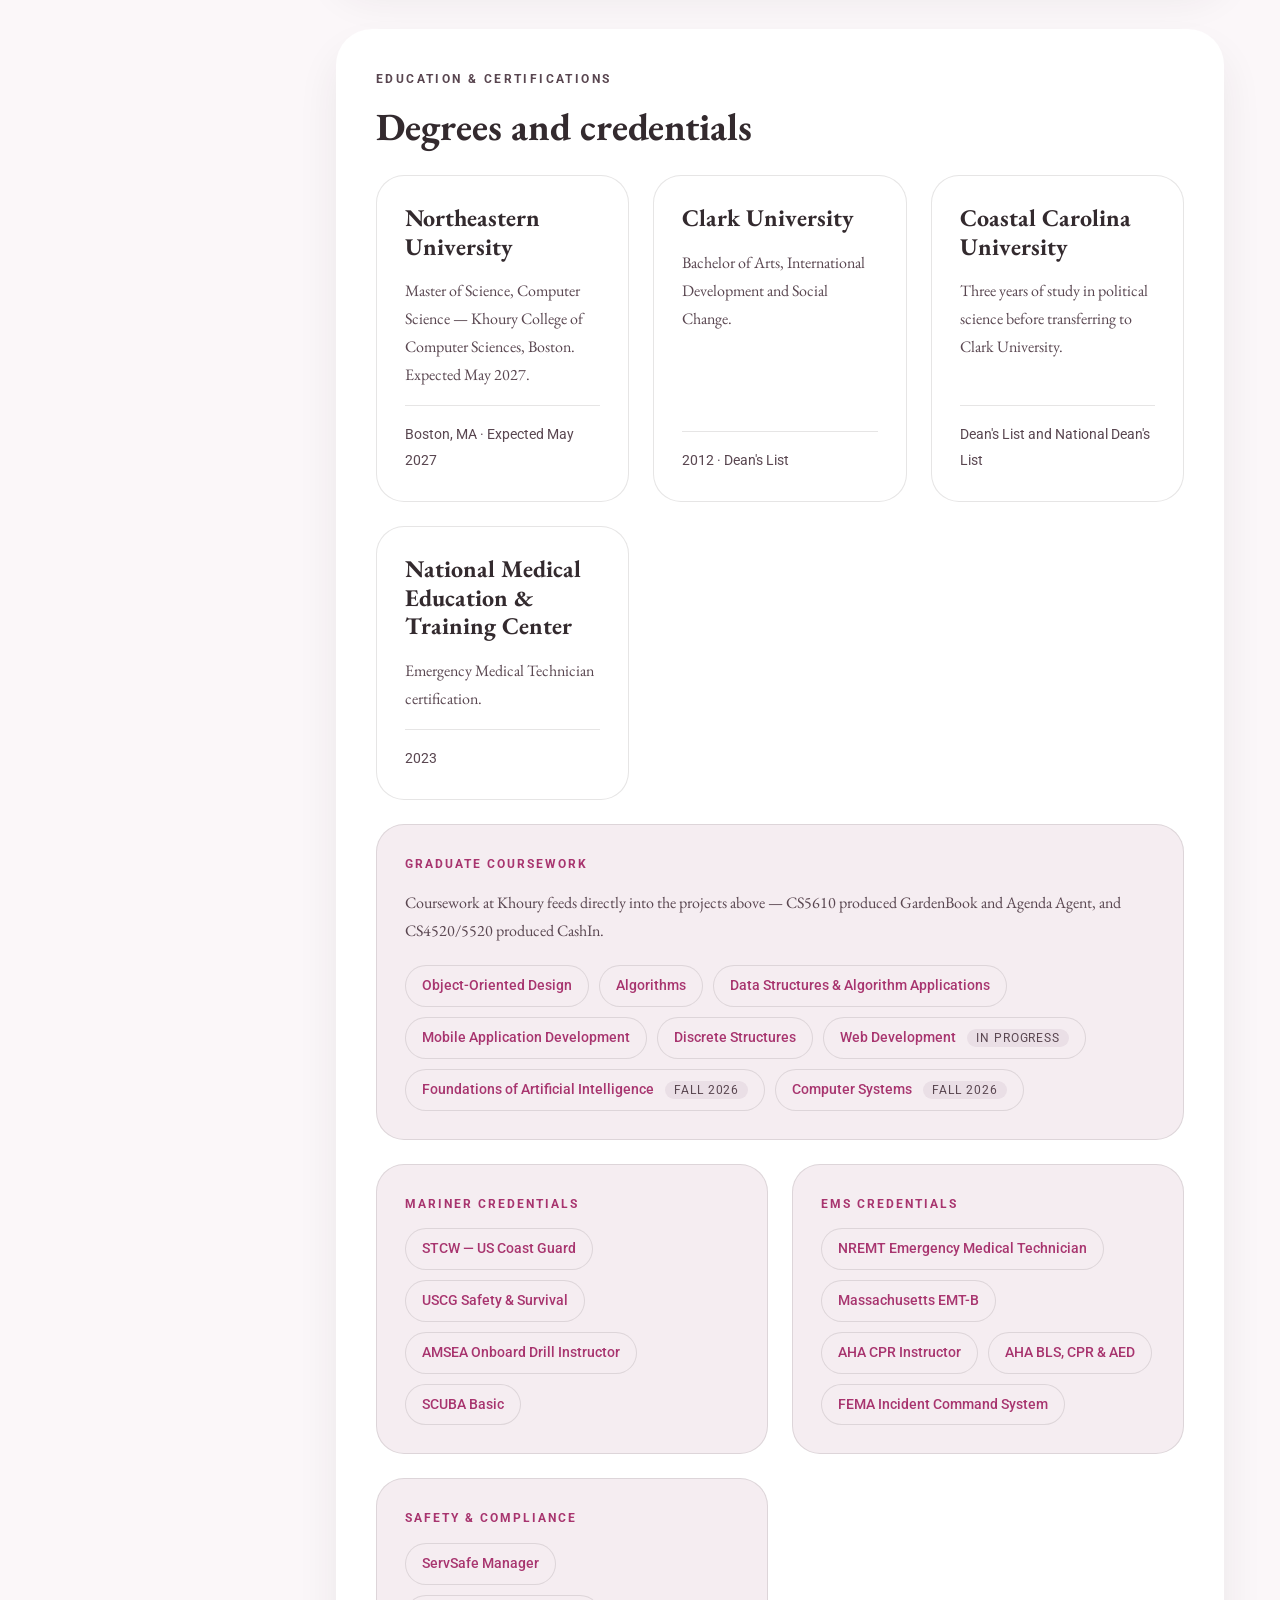
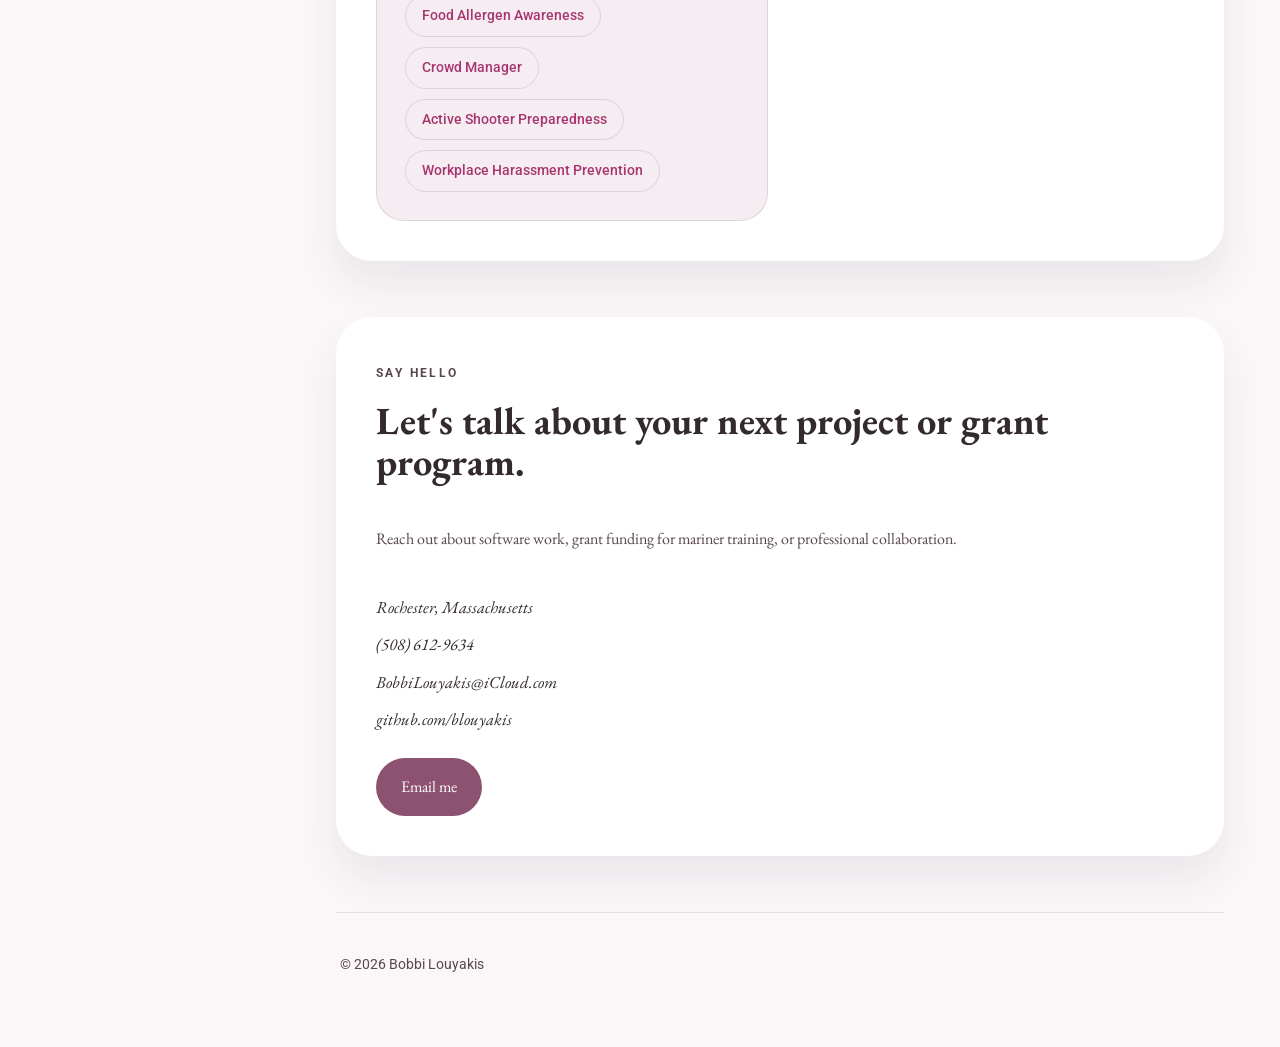
==== commit d105e822: "Broaden the grant callout from STCW to mariner training The grant covers sixteen licenses and certif" ====
--- a/index.html
+++ b/index.html
@@ -6,7 +6,7 @@
     <meta name="author" content="Bobbi Louyakis" />
     <meta
       name="description"
-      content="Portfolio of Bobbi Louyakis — Full-stack developer, mariner, and EMT coordinating offshore wind training grants for Massachusetts fishing communities."
+      content="Portfolio of Bobbi Louyakis — Full-stack developer, Mariner, and EMT coordinating offshore wind training grants for Massachusetts fishing communities."
     />
     <link rel="canonical" href="https://blouyakis.github.io/portfolio/" />
 
@@ -18,7 +18,7 @@
     <meta property="og:title" content="Bobbi Louyakis | Portfolio" />
     <meta
       property="og:description"
-      content="Full-stack developer, mariner, and EMT on the South Coast of Massachusetts. Web and mobile projects built with Node, Express, MongoDB, React, and Kotlin."
+      content="Full-stack developer, Mariner, and EMT on the South Coast of Massachusetts. Web and mobile projects built with Node, Express, MongoDB, React, and Kotlin."
     />
     <meta
       property="og:image"
@@ -322,7 +322,7 @@
               </ul>
             </div>
             <div class="callout-card">
-              <p class="callout-title">Need STCW training funded?</p>
+              <p class="callout-title">Need mariner training funded?</p>
               <p>
                 If you work on the water in Massachusetts, you may qualify to
                 have your certification paid for. Applications are open.
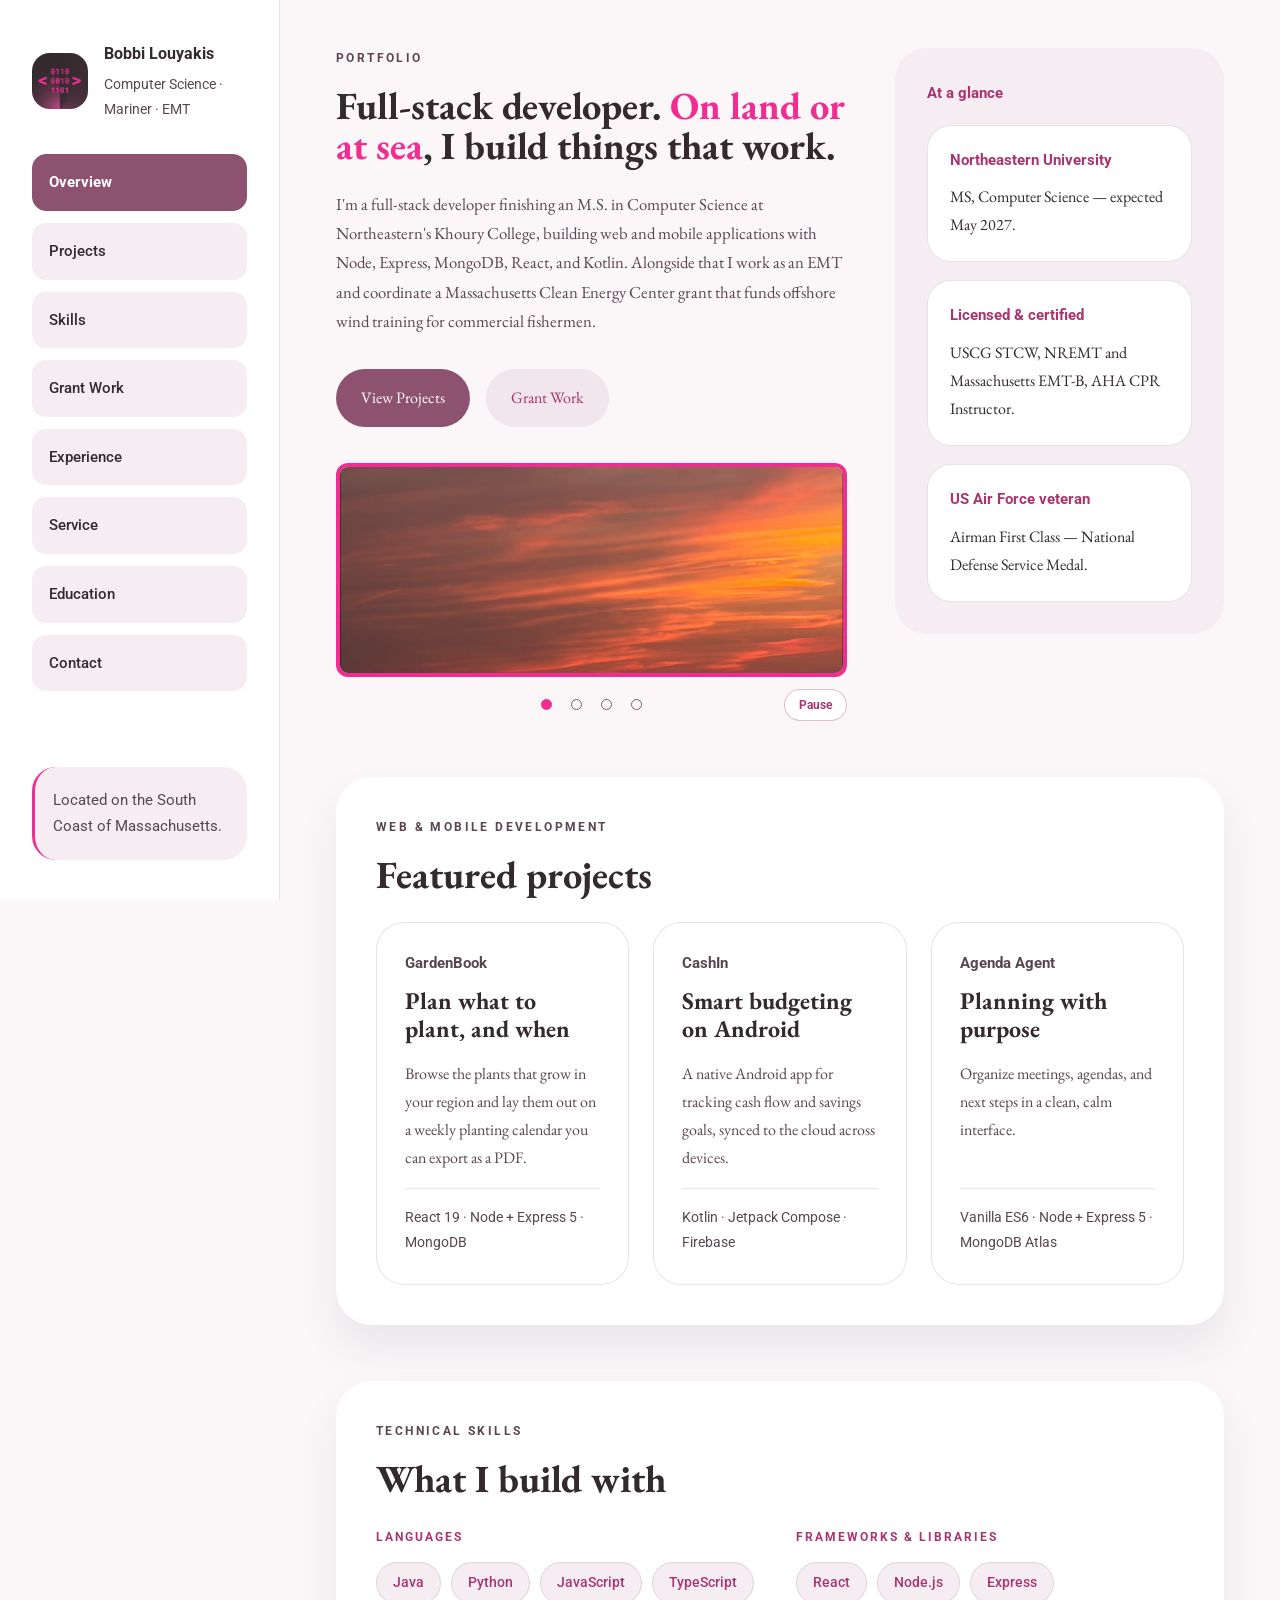
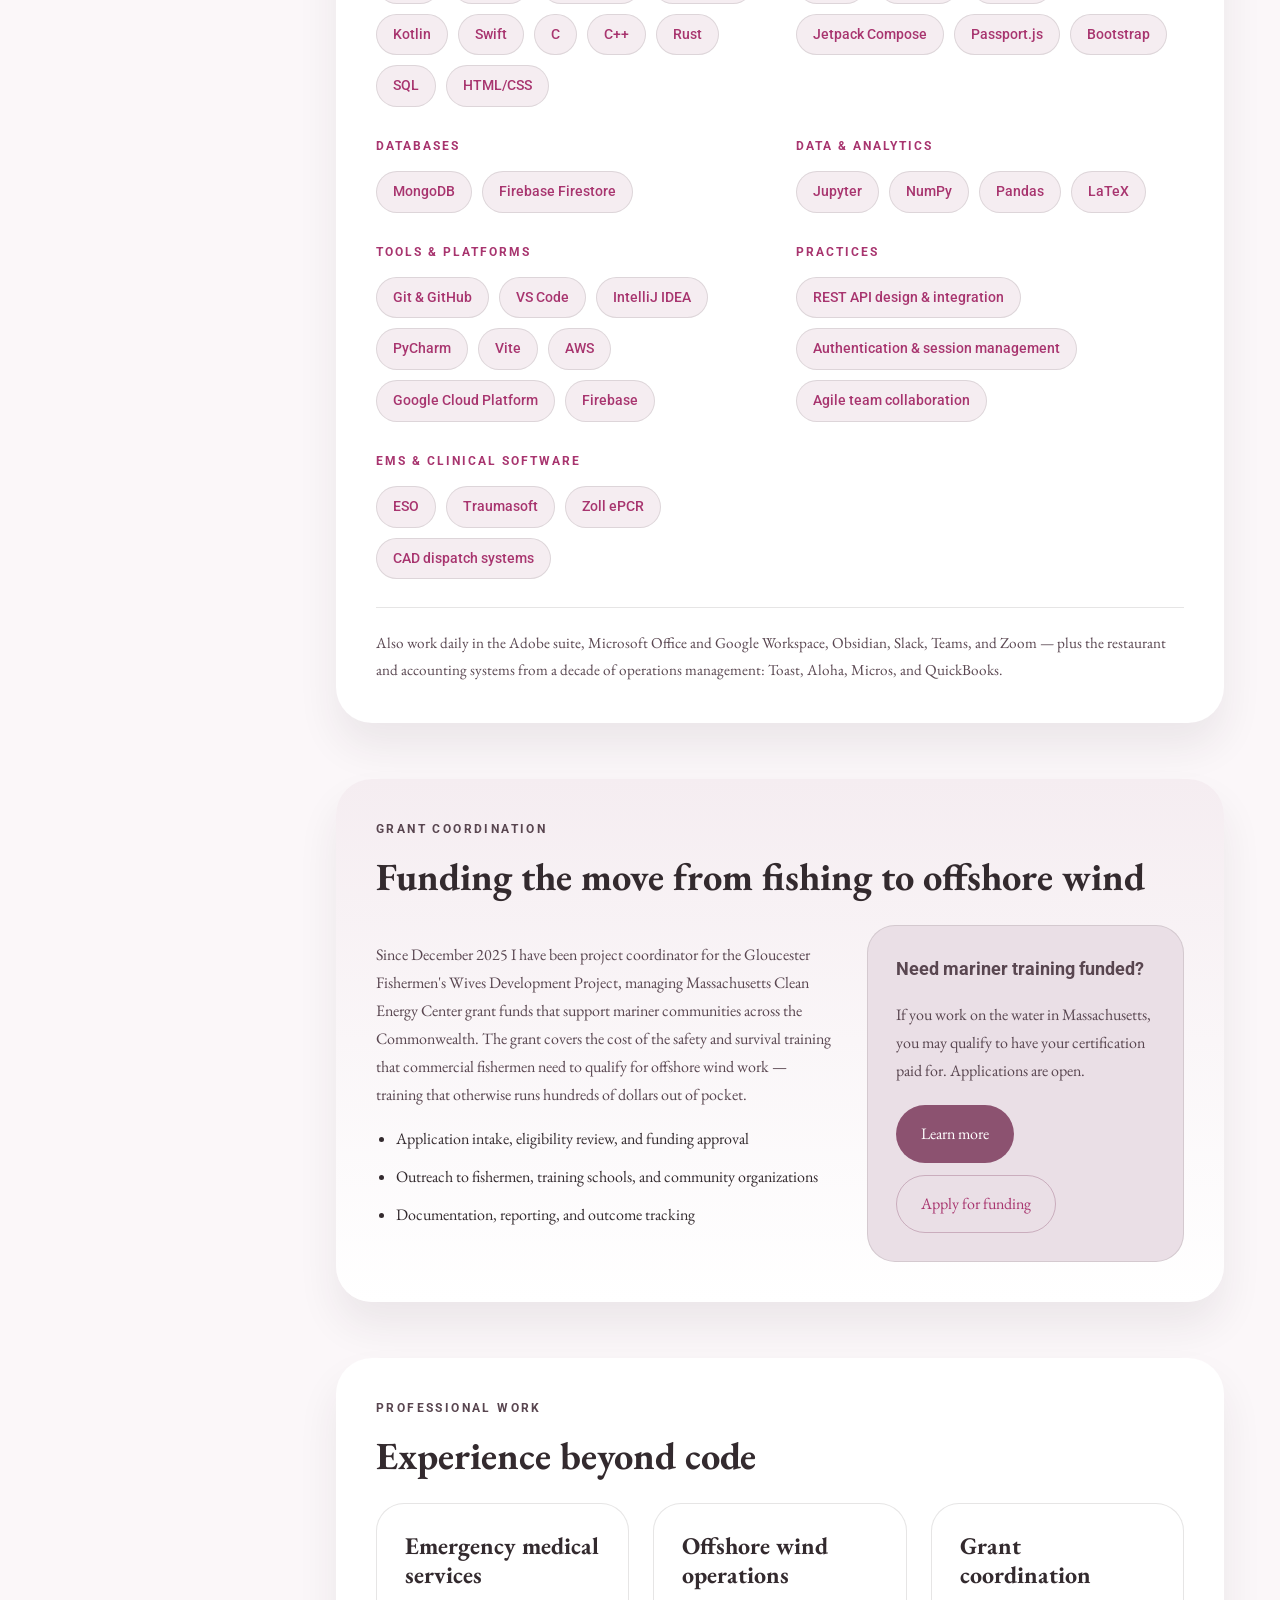
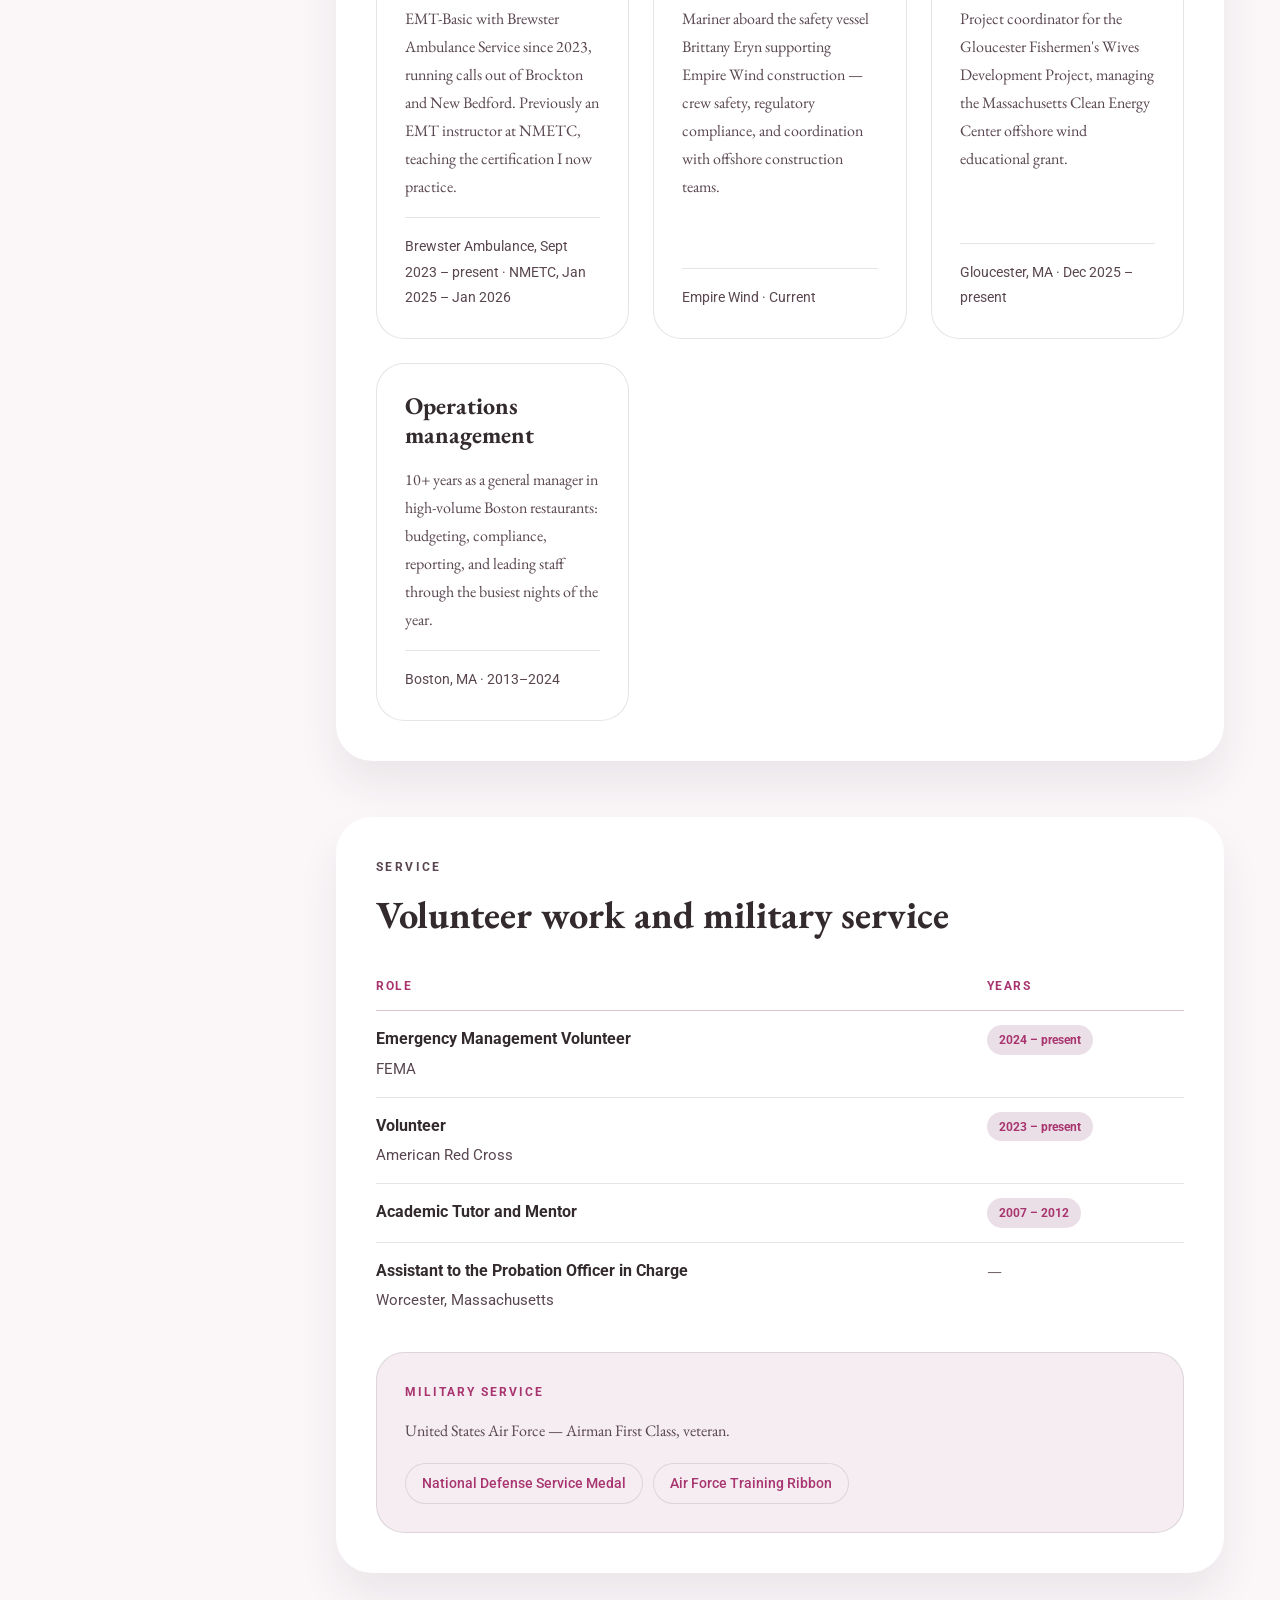
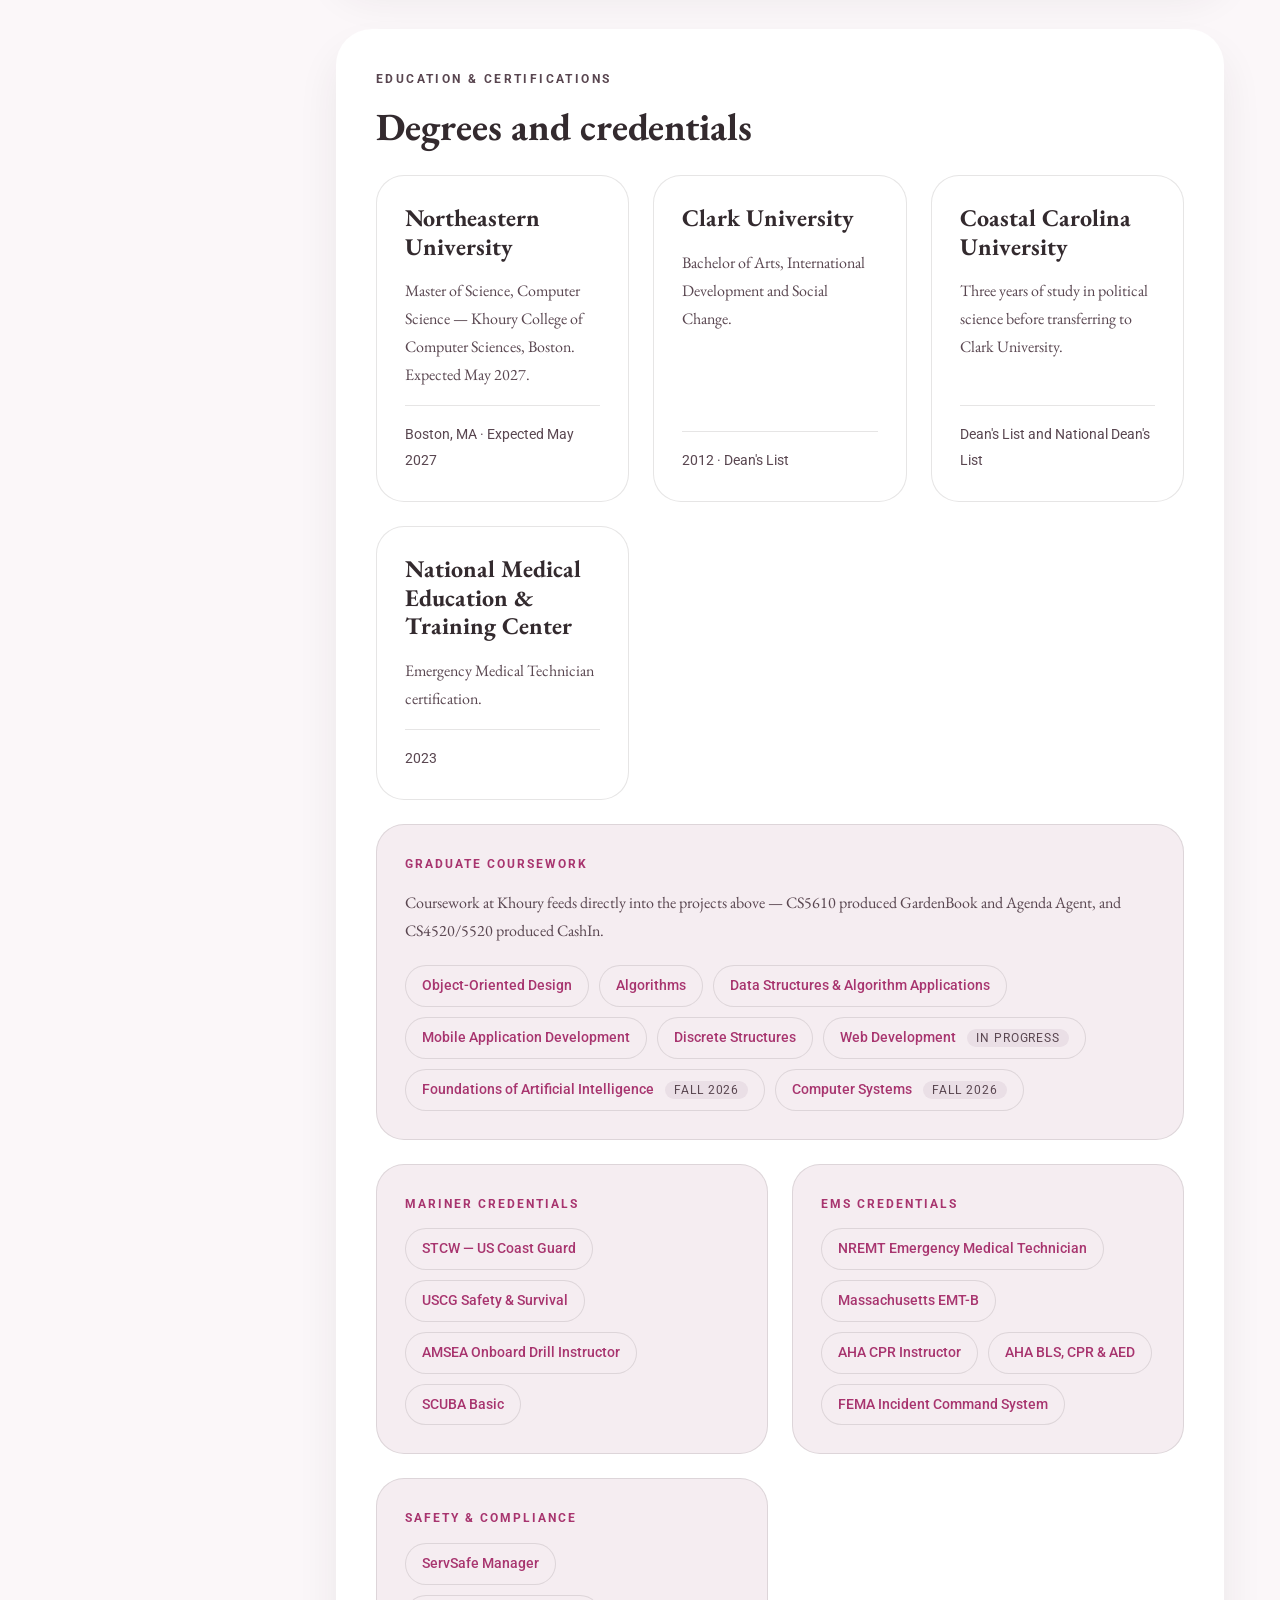
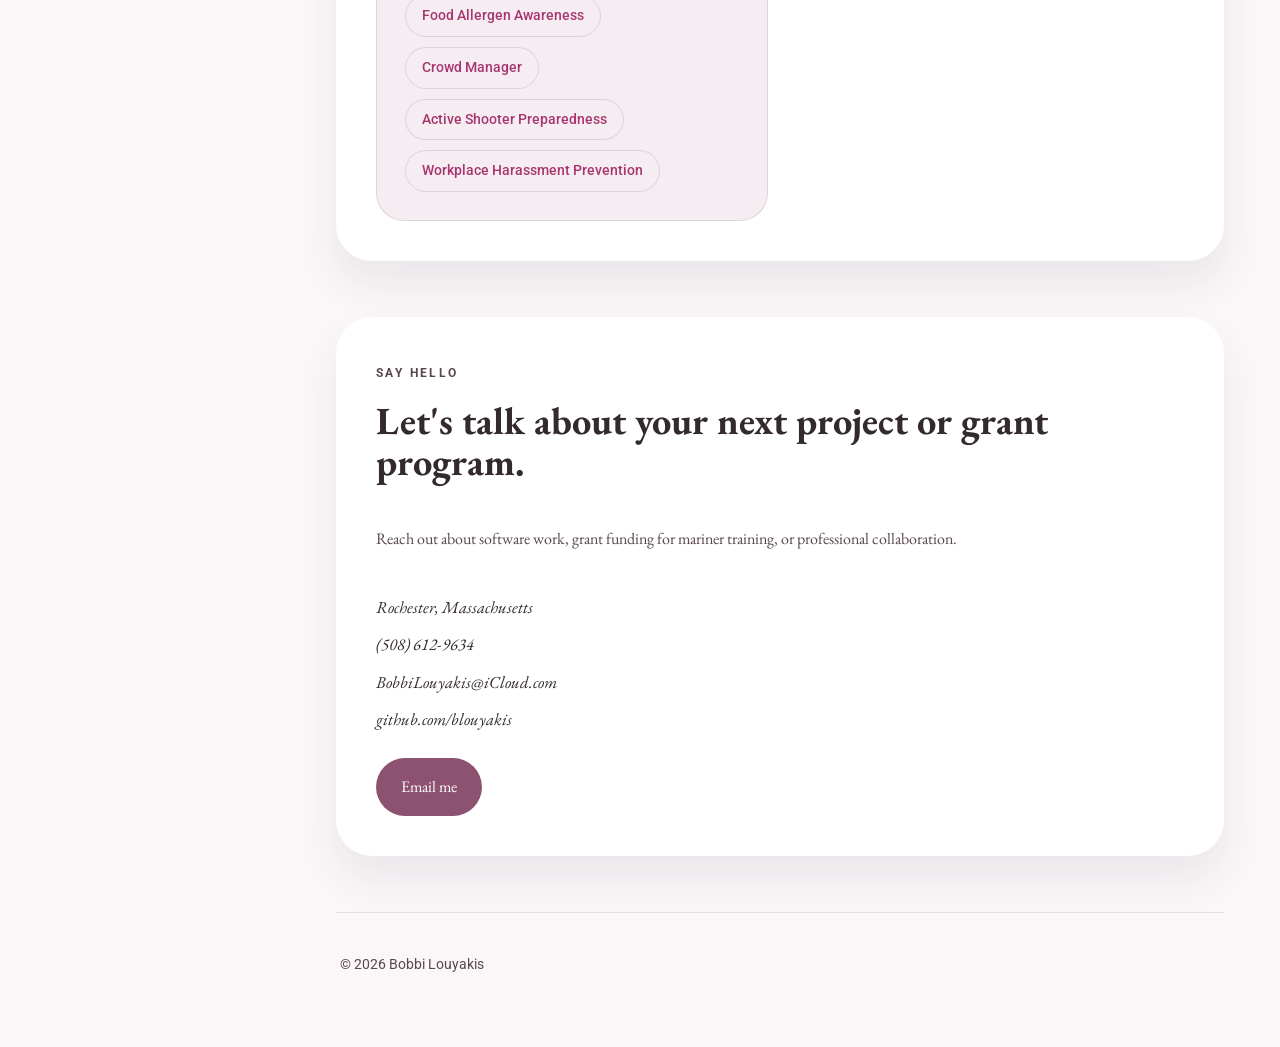
==== commit 7581be2c: "Updated GardenBook" ====
--- a/index.html
+++ b/index.html
@@ -171,10 +171,10 @@
           <div class="grid cards-grid">
             <a class="project-card" href="projects/gardenbook.html">
               <p class="project-tag">GardenBook</p>
-              <h3>Plant care made easy</h3>
-              <p>
-                Track your garden, view plant information, and stay on top of
-                watering schedules.
+              <h3>Plan what to plant, and when</h3>
+              <p>
+                Browse the plants that grow in your region and lay them out on a
+                weekly planting calendar you can export as a PDF.
               </p>
               <div class="project-meta">
                 React 19 · Node + Express 5 · MongoDB
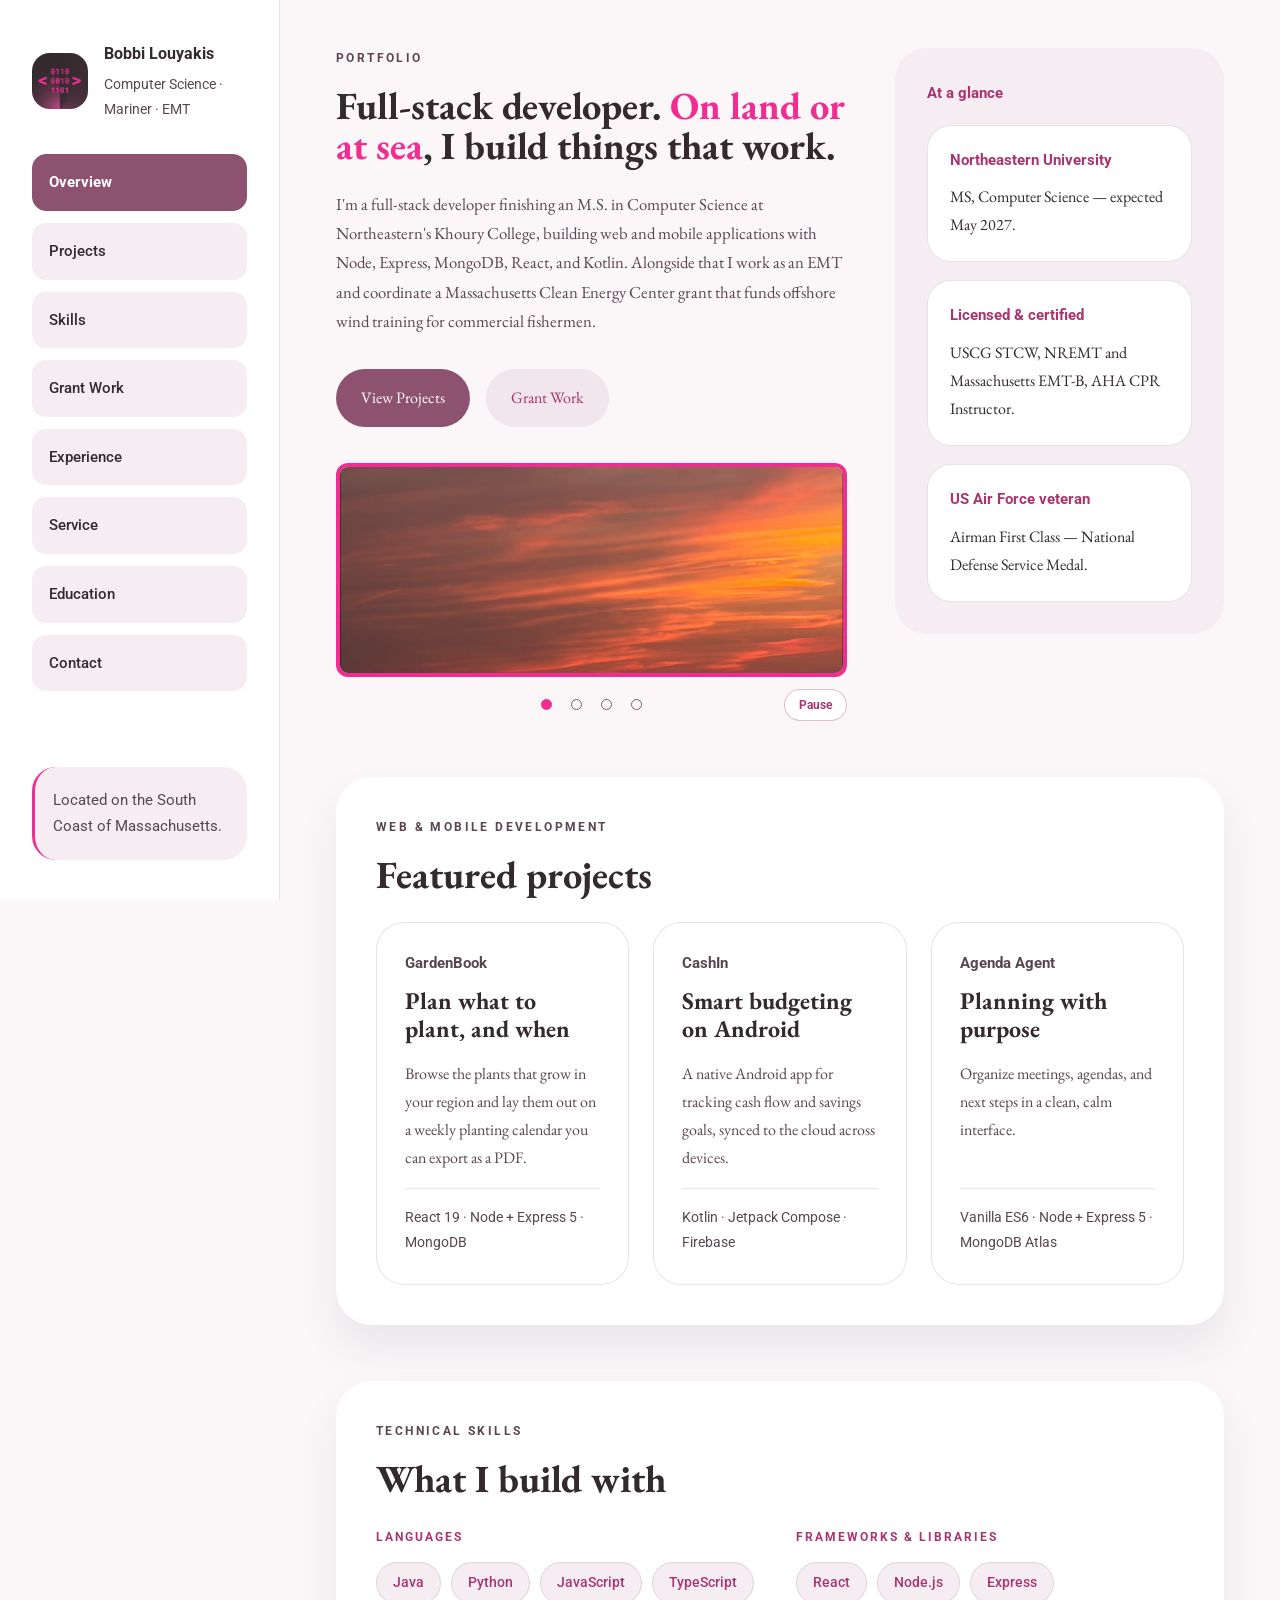
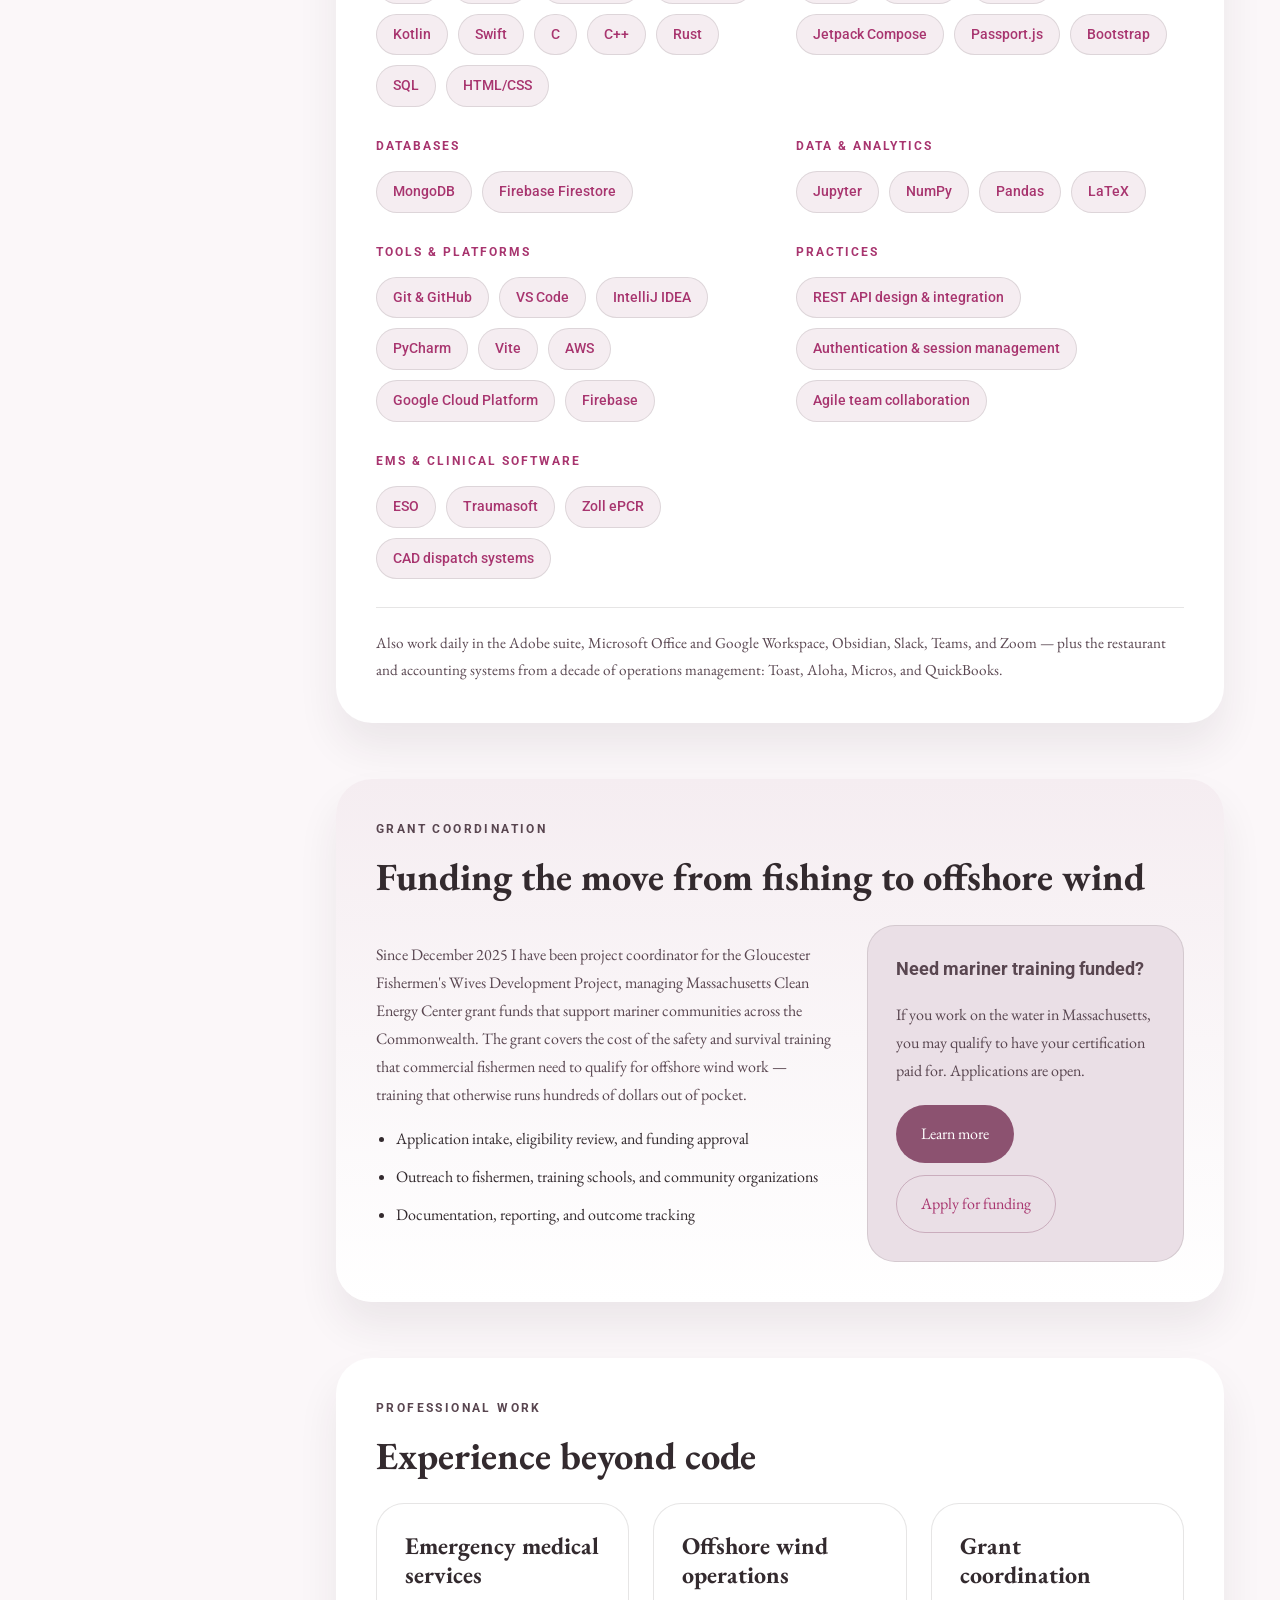
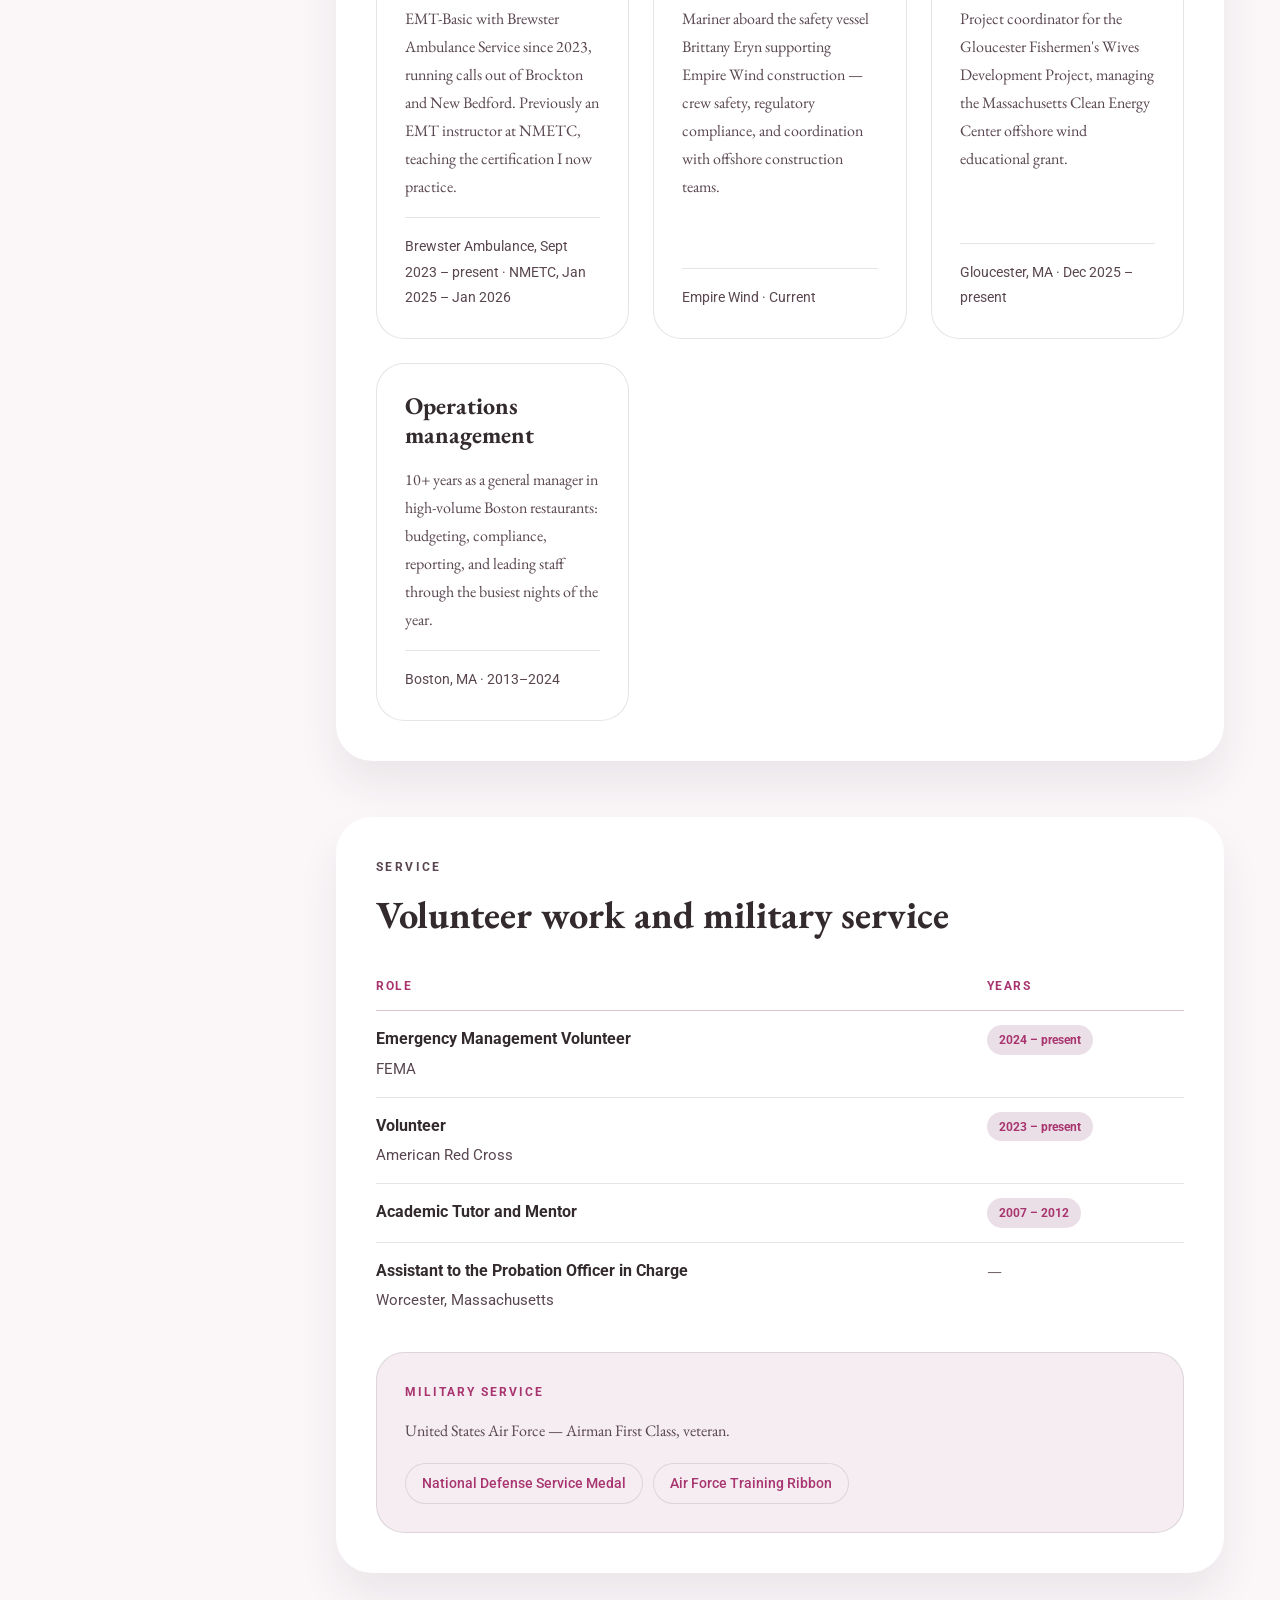
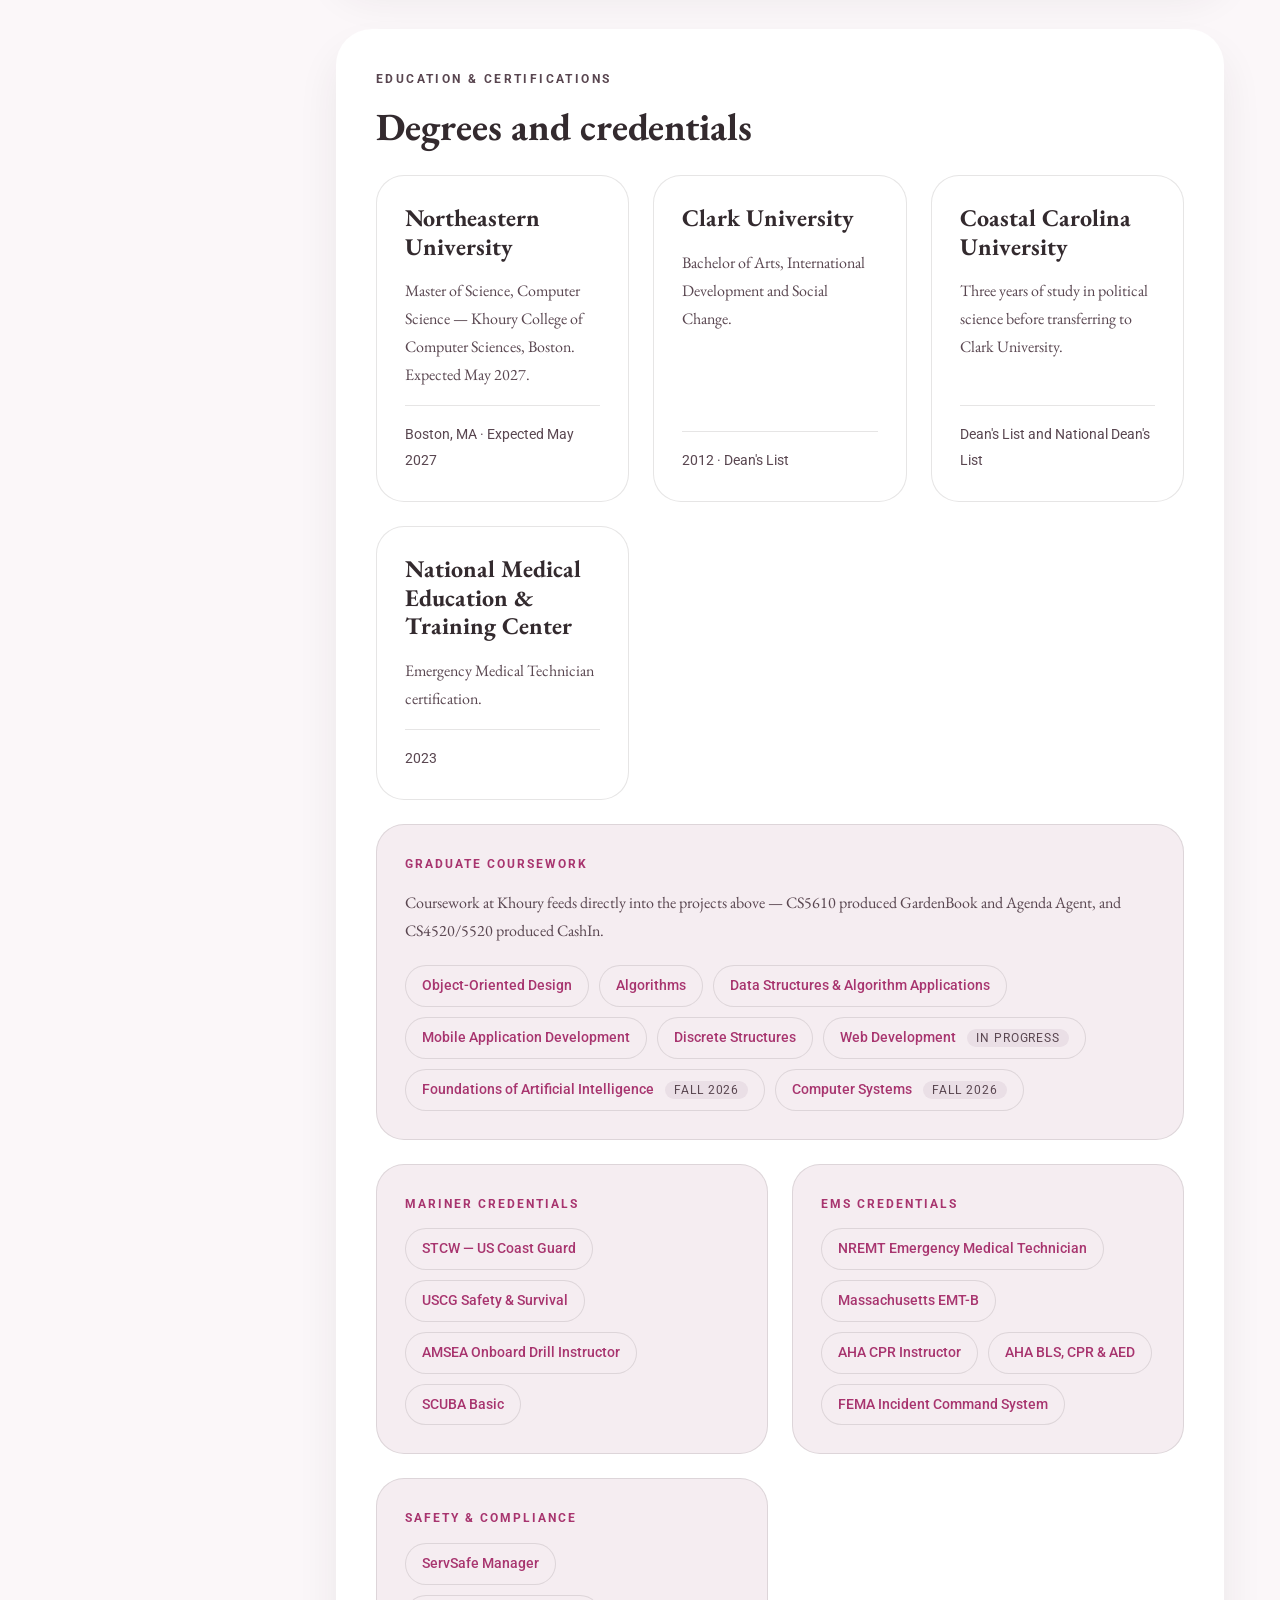
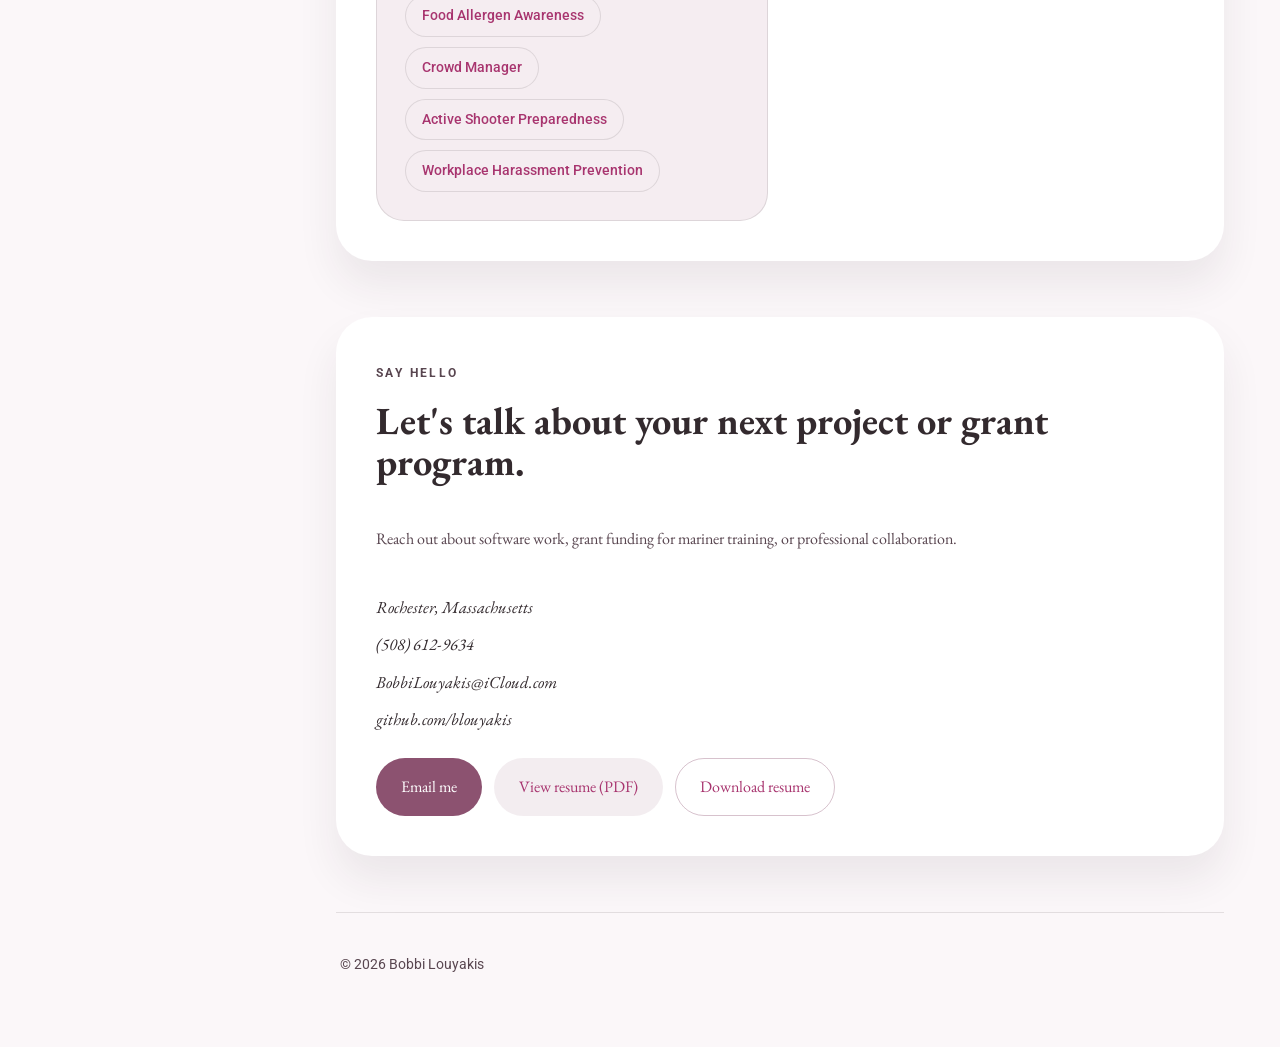
==== commit e2734fc9: "Updated resume" ====
--- a/index.html
+++ b/index.html
@@ -568,9 +568,28 @@
                 >github.com/blouyakis</a
               >
             </address>
-            <a class="button primary" href="mailto:BobbiLouyakis@iCloud.com"
-              >Email me</a
-            >
+            <div class="callout-actions">
+              <a class="button primary" href="mailto:BobbiLouyakis@iCloud.com"
+                >Email me</a
+              >
+              <!-- The download attribute only fires same-origin, which holds on
+                   GitHub Pages. Elsewhere the browser just opens the PDF. -->
+              <a
+                class="button secondary"
+                href="assets/bobbi-louyakis-resume.pdf"
+                type="application/pdf"
+                target="_blank"
+                rel="noopener"
+                >View resume (PDF)</a
+              >
+              <a
+                class="button tertiary"
+                href="assets/bobbi-louyakis-resume.pdf"
+                type="application/pdf"
+                download="Bobbi-Louyakis-Resume.pdf"
+                >Download resume</a
+              >
+            </div>
           </div>
         </section>
 
--- a/css/layout.css
+++ b/css/layout.css
@@ -629,6 +629,13 @@
   justify-items: start;
 }
 
+/* The grid gap already spaces this row, and stretching it back to the full
+   column keeps the buttons full-width once they stack on a handset. */
+.contact-copy .callout-actions {
+  margin-top: 0;
+  justify-self: stretch;
+}
+
 .contact-details {
   display: grid;
   gap: 8px;
